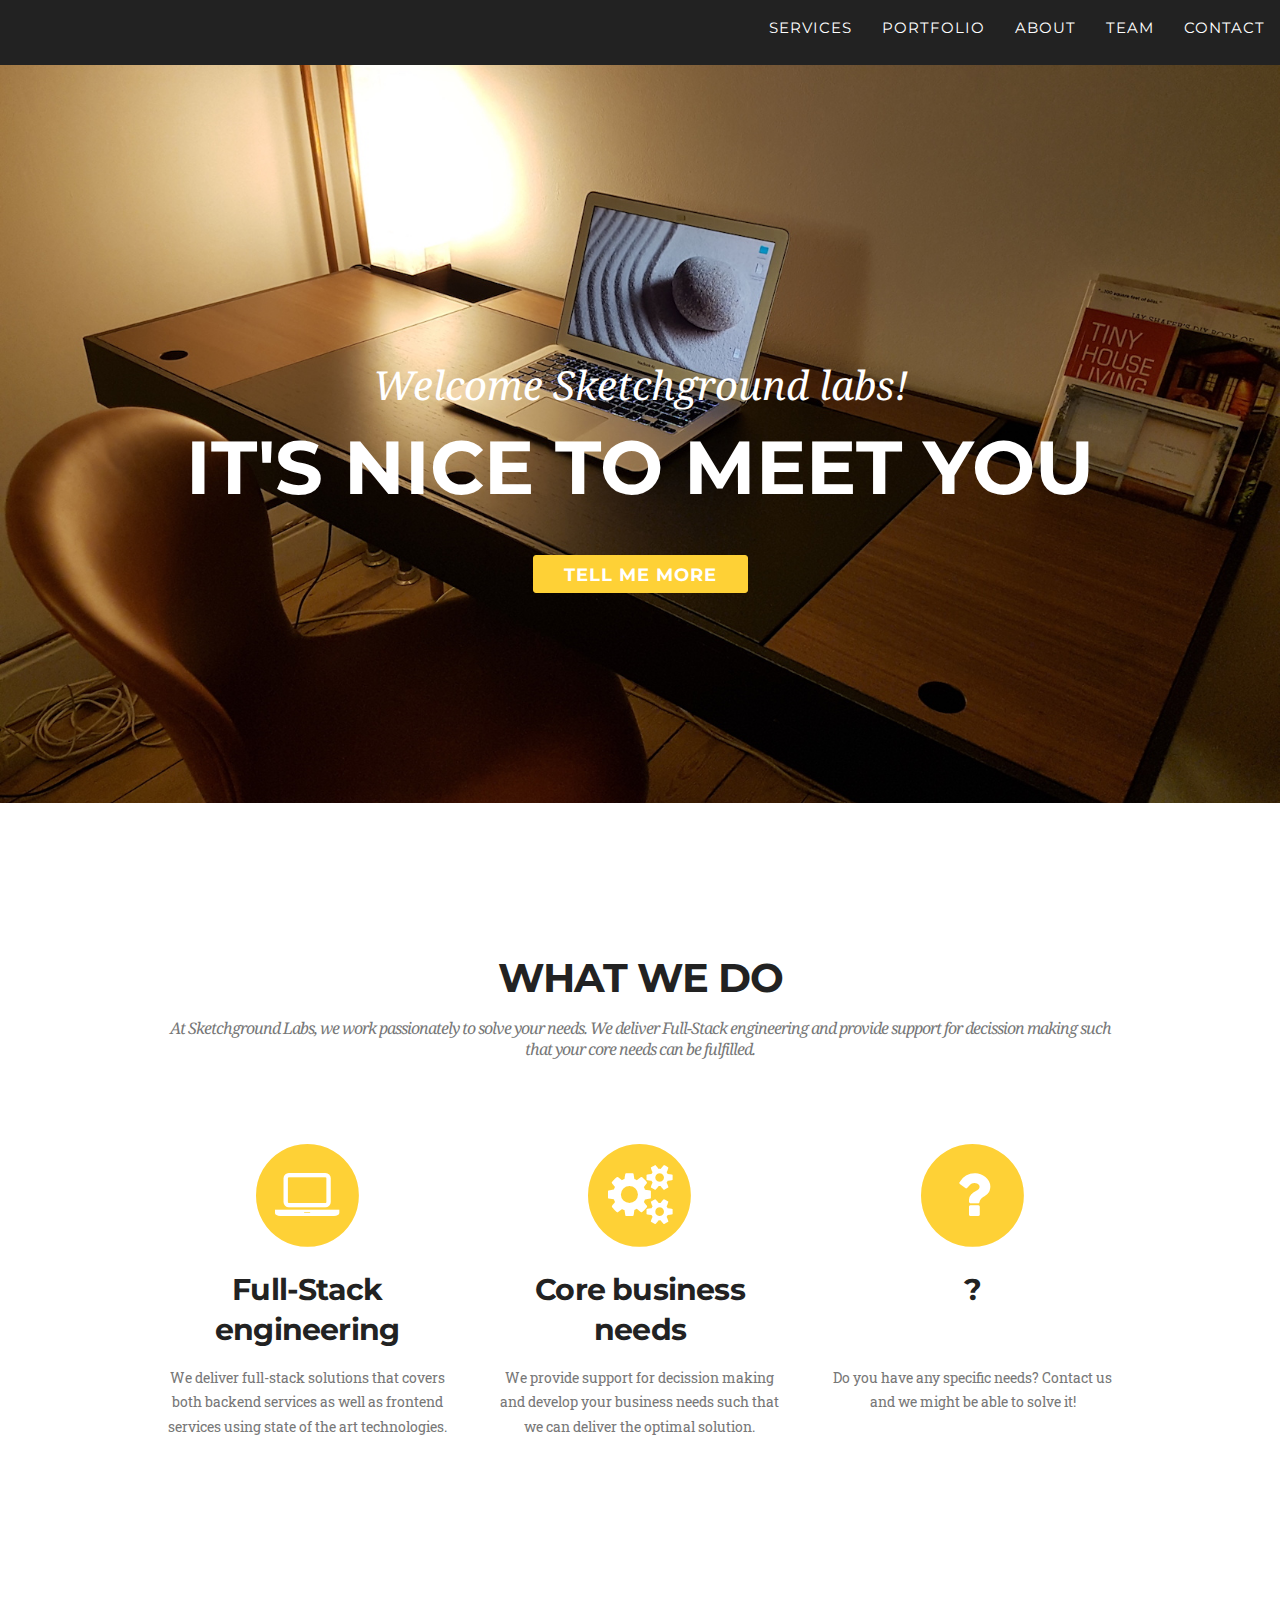
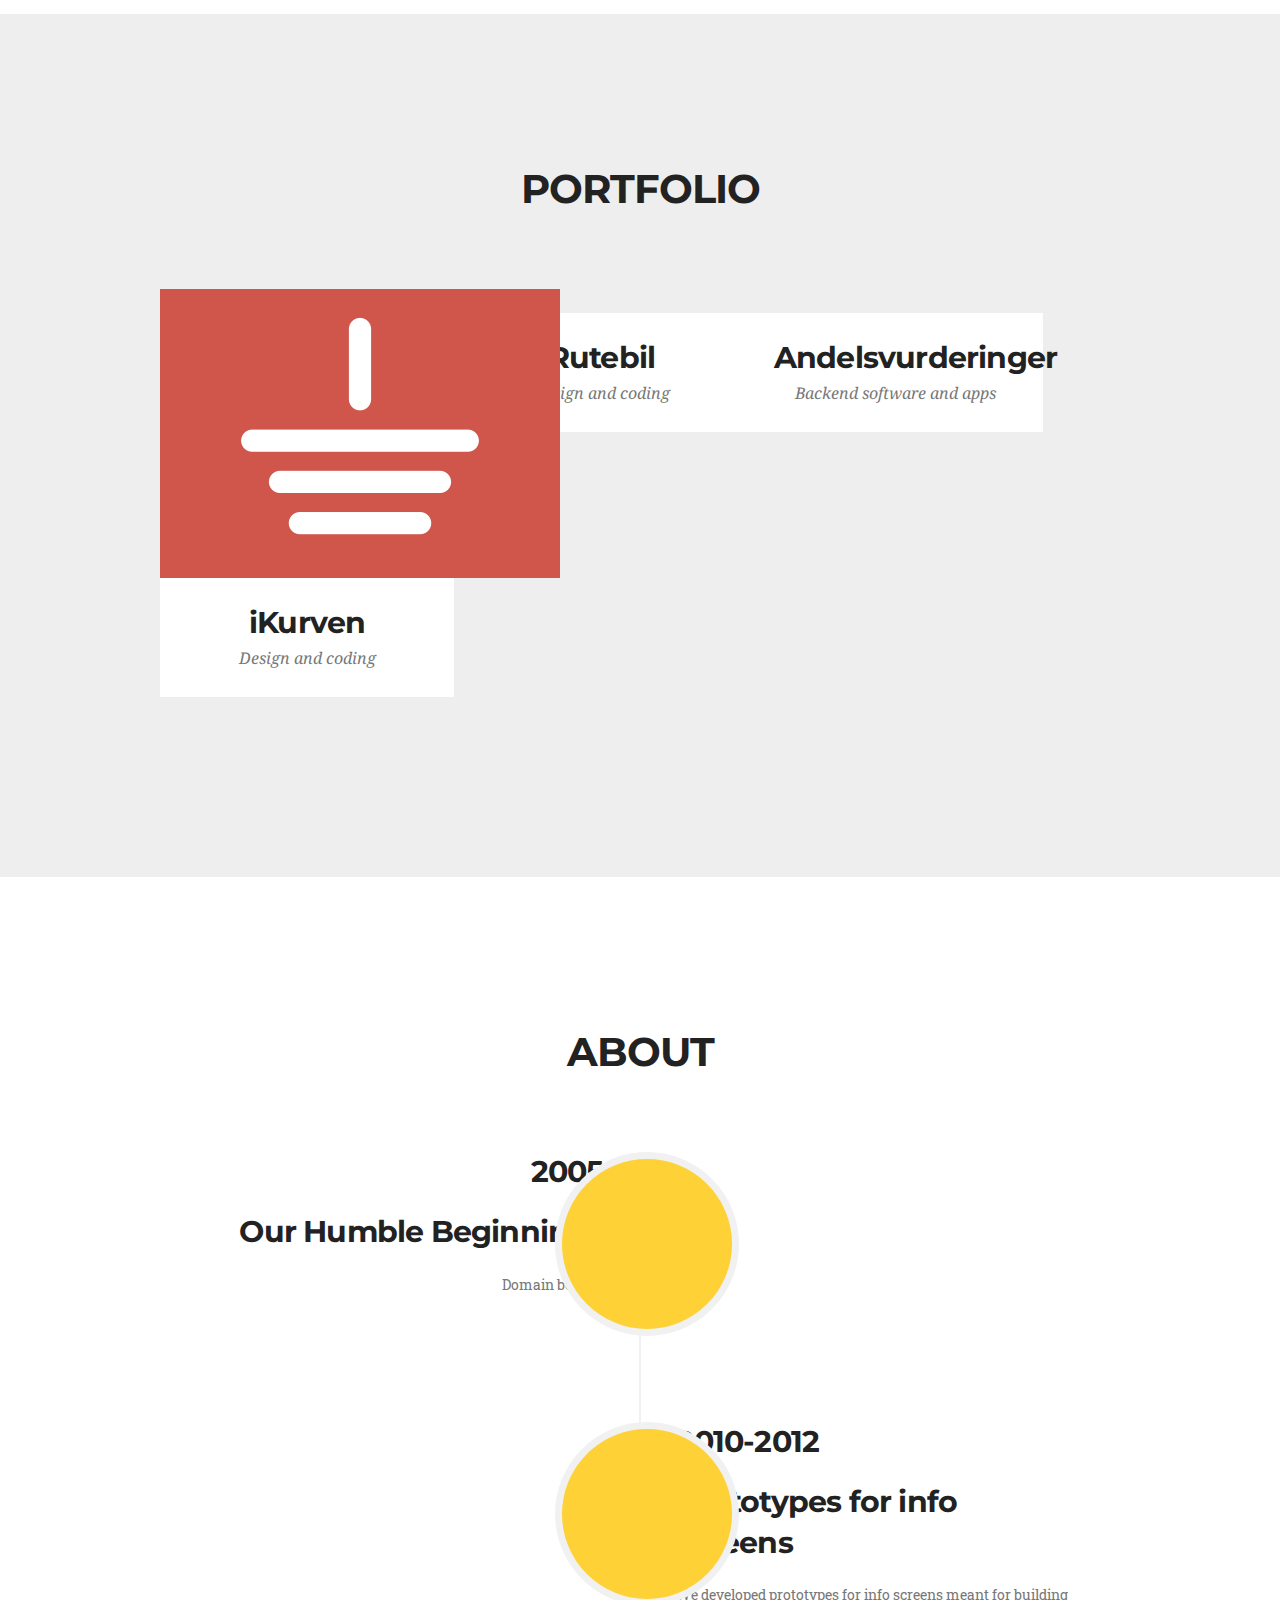
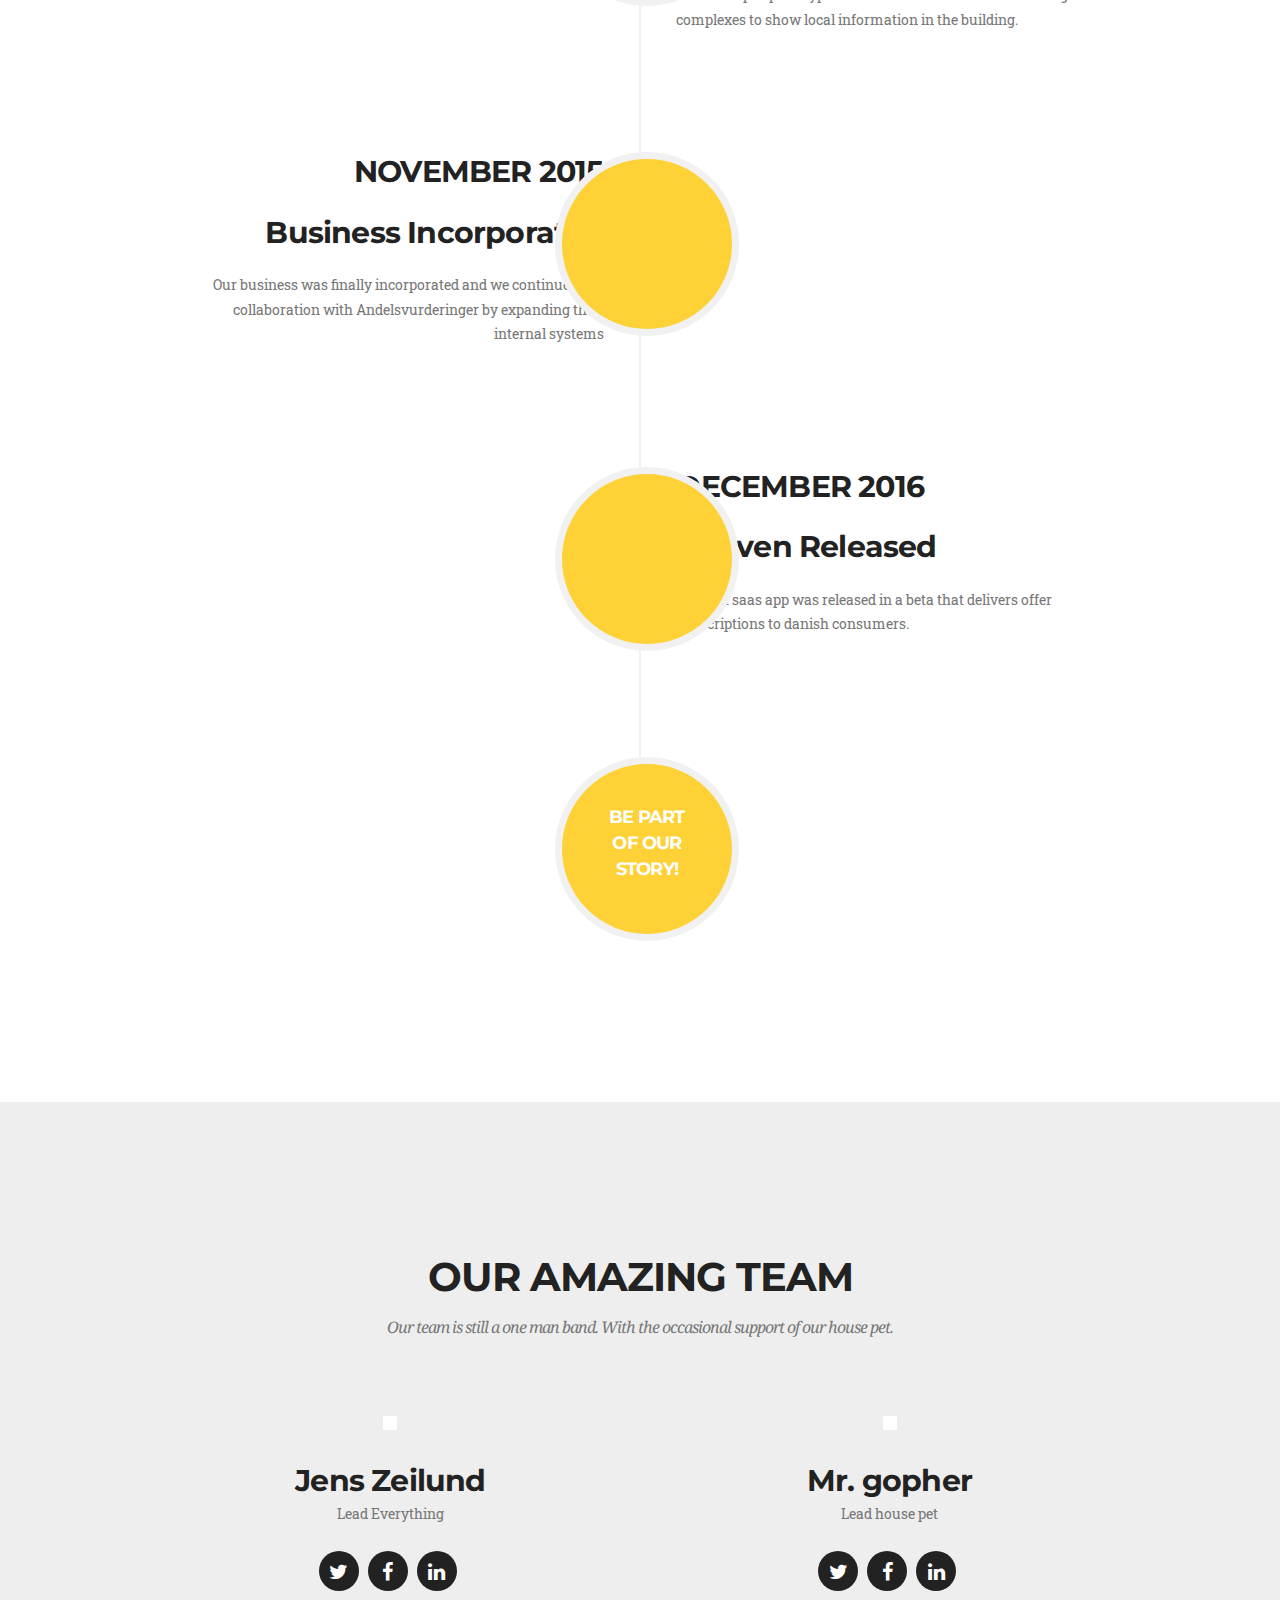
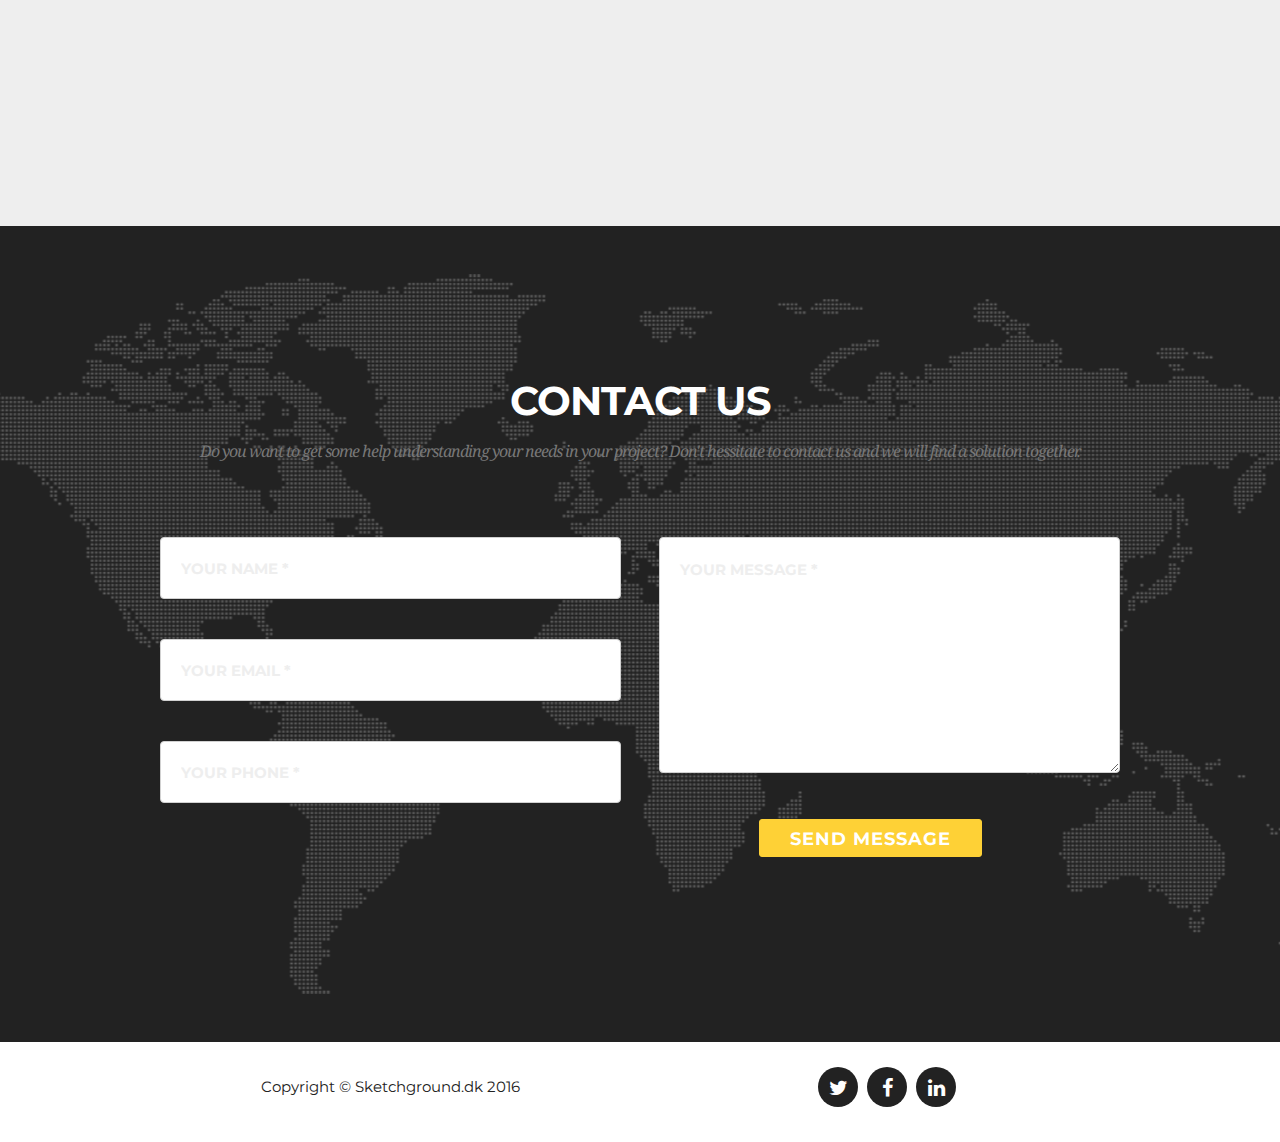
==== index.html @ a4024d09 "More work on landing page" ====
<!DOCTYPE html>
<html lang="en">

<head>

    <meta charset="utf-8">
    <meta http-equiv="X-UA-Compatible" content="IE=edge">
    <meta name="viewport" content="width=device-width, initial-scale=1">
    <meta name="description" content="">
    <meta name="author" content="">

    <title>Sketchground Labs</title>

    <!-- Bootstrap Core CSS -->
	<!--    <link href="vendor/bootstrap/css/bootstrap.min.css" rel="stylesheet">    -->
	<link href="/css/normalize.css" rel="stylesheet">
	<link href="/css/skeleton.css" rel="stylesheet">

    <!-- Custom Fonts -->
    <link href="/css/font-awesome.min.css" rel="stylesheet" type="text/css">
    <link href="https://fonts.googleapis.com/css?family=Montserrat:400,700" rel="stylesheet" type="text/css">
    <link href='https://fonts.googleapis.com/css?family=Kaushan+Script' rel='stylesheet' type='text/css'>
    <link href='https://fonts.googleapis.com/css?family=Droid+Serif:400,700,400italic,700italic' rel='stylesheet' type='text/css'>
    <link href='https://fonts.googleapis.com/css?family=Roboto+Slab:400,100,300,700' rel='stylesheet' type='text/css'>

    <!-- Theme CSS -->
	<link href="css/app.css" rel="stylesheet">

    <!-- HTML5 Shim and Respond.js IE8 support of HTML5 elements and media queries -->
    <!-- WARNING: Respond.js doesn't work if you view the page via file:// -->
    <!--[if lt IE 9]>
        <script src="https://oss.maxcdn.com/libs/html5shiv/3.7.0/html5shiv.js"></script>
        <script src="https://oss.maxcdn.com/libs/respond.js/1.4.2/respond.min.js"></script>
    <![endif]-->

</head>

<body id="page-top" class="index">

    <!-- Navigation -->
    <nav id="mainNav" class="navbar navbar-default navbar-custom navbar-fixed-top">
        <div class="">
            <!-- Collect the nav links, forms, and other content for toggling -->
            <div class="collapse navbar-collapse" id="bs-example-navbar-collapse-1">
                <ul class="nav navbar-nav navbar-right">
                    <li class="hidden">
                        <a href="#page-top"></a>
                    </li>
                    <li>
                        <a class="page-scroll" href="#services">Services</a>
                    </li>
                    <li>
                        <a class="page-scroll" href="#portfolio">Portfolio</a>
                    </li>
                    <li>
                        <a class="page-scroll" href="#about">About</a>
                    </li>
                    <li>
                        <a class="page-scroll" href="#team">Team</a>
                    </li>
                    <li>
                        <a class="page-scroll" href="#contact">Contact</a>
                    </li>
                </ul>
            </div>
            <!-- /.navbar-collapse -->
        </div>
        <!-- /.container-fluid -->
    </nav>

    <!-- Header -->
    <header>
        <div class="container">
            <div class="intro-text">
                <div class="intro-lead-in">Welcome Sketchground labs!</div>
                <div class="intro-heading">It's Nice To Meet You</div>
                <a href="#services" class="page-scroll button btn btn-xl">Tell Me More</a>
            </div>
        </div>
    </header>

    <!-- Services Section -->
    <section id="services">
        <div class="container">
            <div class="row">
                <div class="col-lg-12 text-center">
                    <h2 class="section-heading">What we do</h2>
                    <h3 class="section-subheading text-muted">At Sketchground Labs, we work passionately to solve your needs. We deliver Full-Stack engineering and provide support for decission making such that your core needs can be fulfilled.</h3>
                </div>
            </div>
            <div class="row text-center">
                <div class="four columns col-md-4">
                    <span class="fa-stack fa-4x">
                        <i class="fa fa-circle fa-stack-2x text-primary"></i>
                        <i class="fa fa-laptop fa-stack-1x fa-inverse"></i>
                    </span>
                    <h4 class="service-heading">Full-Stack engineering</h4>
                    <p class="text-muted">We deliver full-stack solutions that covers both backend services as well as frontend services using state of the art technologies.</p>
                </div>
                <div class="four columns col-md-4">
                    <span class="fa-stack fa-4x">
                        <i class="fa fa-circle fa-stack-2x text-primary"></i>
                        <i class="fa fa-gears fa-stack-1x fa-inverse"></i>
                    </span>
                    <h4 class="service-heading">Core business needs</h4>
                    <p class="text-muted">We provide support for decission making and develop your business needs such that we can deliver the optimal solution.</p>
                </div>
                <div class="four columns col-md-4">
                    <span class="fa-stack fa-4x">
                        <i class="fa fa-circle fa-stack-2x text-primary"></i>
                        <i class="fa fa-question fa-stack-1x fa-inverse"></i>
                    </span>
					<h4 class="service-heading">?<br/>&nbsp;</h4>
                    <p class="text-muted">Do you have any specific needs? Contact us and we might be able to solve it!</p>
                </div>
            </div>
        </div>
    </section>

    <!-- Portfolio Grid Section -->
    <section id="portfolio" class="bg-light-gray">
        <div class="container">
            <div class="row">
                <div class="col-lg-12 text-center">
                    <h2 class="section-heading">Portfolio</h2>
                    <h3 class="section-subheading text-muted"></h3>
                </div>
            </div>
            <div class="row">
                <div class="four columns col-md-4 col-sm-6 portfolio-item">
                    <a href="#portfolioModal1" class="portfolio-link" data-toggle="modal">
                        <div class="portfolio-hover">
                            <div class="portfolio-hover-content">
                                <i class="fa fa-plus fa-3x"></i>
                            </div>
                        </div>
                        <img src="img/portfolio/ikurven.png" class="img-responsive" alt="">
                    </a>
                    <div class="portfolio-caption">
                        <h4>iKurven</h4>
                        <p class="text-muted">Design and coding</p>
                    </div>
                </div>
                <div class="four columns col-md-4 col-sm-6 portfolio-item">
                    <a href="#portfolioModal2" class="portfolio-link" data-toggle="modal">
                        <div class="portfolio-hover">
                            <div class="portfolio-hover-content">
                                <i class="fa fa-plus fa-3x"></i>
                            </div>
                        </div>
                        <img src="img/portfolio/rutebil.png" class="img-responsive" alt="">
                    </a>
                    <div class="portfolio-caption">
                        <h4>Rutebil</h4>
                        <p class="text-muted">Design and coding</p>
                    </div>
                </div>
                <div class="four columns col-md-4 col-sm-6 portfolio-item">
                    <a href="#portfolioModal2" class="portfolio-link" data-toggle="modal">
                        <div class="portfolio-hover">
                            <div class="portfolio-hover-content">
                                <i class="fa fa-plus fa-3x"></i>
                            </div>
                        </div>
                        <img src="img/portfolio/andelsvurderinger.png" class="img-responsive" alt="">
                    </a>
                    <div class="portfolio-caption">
                        <h4>Andelsvurderinger</h4>
                        <p class="text-muted">Backend software and apps</p>
                    </div>
                </div>
            </div>
        </div>
    </section>

    <!-- About Section -->
    <section id="about">
        <div class="container">
            <div class="row">
                <div class="col-lg-12 text-center">
                    <h2 class="section-heading">About</h2>
                    <h3 class="section-subheading text-muted"></h3>
                </div>
            </div>
            <div class="row">
                <div class="col-lg-12">
                    <ul class="timeline">
                        <li>
                            <div class="timeline-image">
                                <img class="img-circle img-responsive" src="img/about/1.jpg" alt="">
                            </div>
                            <div class="timeline-panel">
                                <div class="timeline-heading">
                                    <h4>2005</h4>
                                    <h4 class="subheading">Our Humble Beginnings</h4>
                                </div>
                                <div class="timeline-body">
                                    <p class="text-muted">Domain bought</p>
                                </div>
                            </div>
                        </li>
                        <li class="timeline-inverted">
                            <div class="timeline-image">
                                <img class="img-circle img-responsive" src="img/about/1.jpg" alt="">
                            </div>
                            <div class="timeline-panel">
                                <div class="timeline-heading">
                                    <h4>2010-2012</h4>
                                    <h4 class="subheading">Prototypes for info screens</h4>
                                </div>
                                <div class="timeline-body">
                                    <p class="text-muted">We developed prototypes for info screens meant for building complexes to show local information in the building.</p>
                                </div>
                            </div>
                        </li>
                        <li>
                            <div class="timeline-image">
                                <img class="img-circle img-responsive" src="img/about/2.jpg" alt="">
                            </div>
                            <div class="timeline-panel">
                                <div class="timeline-heading">
                                    <h4>November 2015</h4>
                                    <h4 class="subheading">Business Incorporated</h4>
                                </div>
                                <div class="timeline-body">
                                    <p class="text-muted">Our business was finally incorporated and we continued our collaboration with Andelsvurderinger by expanding their internal systems</p>
                                </div>
                            </div>
                        </li>
                        <li class="timeline-inverted">
                            <div class="timeline-image">
                                <img class="img-circle img-responsive" src="img/about/4.jpg" alt="">
                            </div>
                            <div class="timeline-panel">
                                <div class="timeline-heading">
                                    <h4>December 2016</h4>
                                    <h4 class="subheading">ikurven Released</h4>
                                </div>
                                <div class="timeline-body">
                                    <p class="text-muted">Our first saas app was released in a beta that delivers offer subscriptions to danish consumers.</p>
                                </div>
                            </div>
                        </li>
                        <li class="timeline-inverted">
                            <div class="timeline-image">
                                <h4>Be Part
                                    <br>Of Our
                                    <br>Story!</h4>
                            </div>
                        </li>
                    </ul>
                </div>
            </div>
        </div>
    </section>

    <!-- Team Section -->
    <section id="team" class="bg-light-gray">
        <div class="container">
            <div class="row">
                <div class="col-lg-12 text-center">
                    <h2 class="section-heading">Our Amazing Team</h2>
                    <h3 class="section-subheading text-muted">Our team is still a one man band. With the occasional support of our house pet.</h3>
                </div>
            </div>
            <div class="row">
                <div class="six columns col-sm-6">
                    <div class="team-member">
                        <img src="img/team/1.jpg" class="img-responsive img-circle" alt="">
                        <h4>Jens Zeilund</h4>
                        <p class="text-muted">Lead Everything</p>
                        <ul class="list-inline social-buttons">
                            <li><a href="#"><i class="fa fa-twitter"></i></a>
                            </li>
                            <li><a href="#"><i class="fa fa-facebook"></i></a>
                            </li>
                            <li><a href="#"><i class="fa fa-linkedin"></i></a>
                            </li>
                        </ul>
                    </div>
                </div>
                <div class="six columns col-sm-6">
                    <div class="team-member">
                        <img src="img/team/2.jpg" class="img-responsive img-circle" alt="">
                        <h4>Mr. gopher</h4>
                        <p class="text-muted">Lead house pet</p>
                        <ul class="list-inline social-buttons">
                            <li><a href="#"><i class="fa fa-twitter"></i></a>
                            </li>
                            <li><a href="#"><i class="fa fa-facebook"></i></a>
                            </li>
                            <li><a href="#"><i class="fa fa-linkedin"></i></a>
                            </li>
                        </ul>
                    </div>
                </div>
            </div>
            <div class="row">
                <div class="col-lg-8 col-lg-offset-2 text-center">
                    <p class="large text-muted"></p>
                </div>
            </div>
        </div>
    </section>

    <!-- Clients Aside -->
	<!--
    <aside class="clients">
        <div class="container">
            <div class="row">
                <div class="col-md-3 col-sm-6">
                    <a href="#">
                        <img src="img/logos/andelsvurderinger.jpg" class="img-responsive img-centered" alt="">
                    </a>
                </div>
                <div class="col-md-3 col-sm-6">
                    <a href="#">
                        <img src="img/logos/designmodo.jpg" class="img-responsive img-centered" alt="">
                    </a>
                </div>
                <div class="col-md-3 col-sm-6">
                    <a href="#">
                        <img src="img/logos/themeforest.jpg" class="img-responsive img-centered" alt="">
                    </a>
                </div>
                <div class="col-md-3 col-sm-6">
                    <a href="#">
                        <img src="img/logos/creative-market.jpg" class="img-responsive img-centered" alt="">
                    </a>
                </div>
            </div>
        </div>
    </aside>
	-->

    <!-- Contact Section -->
    <section id="contact">
        <div class="container">
            <div class="row">
                <div class="col-lg-12 text-center">
                    <h2 class="section-heading">Contact Us</h2>
                    <h3 class="section-subheading text-muted">Do you want to get some help understanding your needs in your project? Don't hessitate to contact us and we will find a solution together.</h3>
                </div>
            </div>
            <div class="row">
                <div class="col-lg-12">
                    <form name="sentMessage" id="contactForm" novalidate>
                        <div class="row">
                            <div class="six columns col-md-6">
                                <div class="form-group">
                                    <input type="text" class="form-control u-full-width" placeholder="Your Name *" id="name" required data-validation-required-message="Please enter your name.">
                                    <p class="help-block text-danger"></p>
                                </div>
                                <div class="form-group">
                                    <input type="email" class="form-control u-full-width" placeholder="Your Email *" id="email" required data-validation-required-message="Please enter your email address.">
                                    <p class="help-block text-danger"></p>
                                </div>
                                <div class="form-group">
                                    <input type="tel" class="form-control u-full-width" placeholder="Your Phone *" id="phone" required data-validation-required-message="Please enter your phone number.">
                                    <p class="help-block text-danger"></p>
                                </div>
                            </div>
                            <div class="six columns col-md-6">
                                <div class="form-group">
                                    <textarea class="form-control u-full-width" placeholder="Your Message *" id="message" required data-validation-required-message="Please enter a message."></textarea>
                                    <p class="help-block text-danger"></p>
                                </div>
                            </div>
                            <div class="clearfix"></div>
                            <div class="col-lg-12 text-center">
                                <div id="success"></div>
                                <button type="submit" class="btn button btn-xl">Send Message</button>
                            </div>
                        </div>
                    </form>
                </div>
            </div>
        </div>
    </section>

    <footer>
        <div class="container">
            <div class="row">
                <div class="six columns col-md-4">
                    <span class="copyright">Copyright &copy; Sketchground.dk 2016</span>
                </div>
                <div class="six columns col-md-4">
                    <ul class="list-inline social-buttons">
                        <li><a href="#"><i class="fa fa-twitter"></i></a>
                        </li>
                        <li><a href="#"><i class="fa fa-facebook"></i></a>
                        </li>
                        <li><a href="#"><i class="fa fa-linkedin"></i></a>
                        </li>
                    </ul>
                </div>
            </div>
        </div>
    </footer>

    <!-- Portfolio Modals -->
    <!-- Use the modals below to showcase details about your portfolio projects! -->

    <!-- Portfolio Modal 1 -->
    <div class="portfolio-modal modal fade" id="portfolioModal1" tabindex="-1" role="dialog" aria-hidden="true">
        <div class="modal-dialog">
            <div class="modal-content">
                <div class="close-modal" data-dismiss="modal">
                    <div class="lr">
                        <div class="rl">
                        </div>
                    </div>
                </div>
                <div class="container">
                    <div class="row">
                        <div class="col-lg-8 col-lg-offset-2">
                            <div class="modal-body">
                                <!-- Project Details Go Here -->
                                <h2>Project Name</h2>
                                <p class="item-intro text-muted">Lorem ipsum dolor sit amet consectetur.</p>
                                <img class="img-responsive img-centered" src="img/portfolio/roundicons-free.png" alt="">
                                <p>Use this area to describe your project. Lorem ipsum dolor sit amet, consectetur adipisicing elit. Est blanditiis dolorem culpa incidunt minus dignissimos deserunt repellat aperiam quasi sunt officia expedita beatae cupiditate, maiores repudiandae, nostrum, reiciendis facere nemo!</p>
                                <p>
                                    <strong>Want these icons in this portfolio item sample?</strong>You can download 60 of them for free, courtesy of <a href="https://getdpd.com/cart/hoplink/18076?referrer=bvbo4kax5k8ogc">RoundIcons.com</a>, or you can purchase the 1500 icon set <a href="https://getdpd.com/cart/hoplink/18076?referrer=bvbo4kax5k8ogc">here</a>.</p>
                                <ul class="list-inline">
                                    <li>Date: July 2014</li>
                                    <li>Client: Round Icons</li>
                                    <li>Category: Graphic Design</li>
                                </ul>
                                <button type="button" class="btn btn-primary" data-dismiss="modal"><i class="fa fa-times"></i> Close Project</button>
                            </div>
                        </div>
                    </div>
                </div>
            </div>
        </div>
    </div>

    <!-- Portfolio Modal 2 -->
    <div class="portfolio-modal modal fade" id="portfolioModal2" tabindex="-1" role="dialog" aria-hidden="true">
        <div class="modal-dialog">
            <div class="modal-content">
                <div class="close-modal" data-dismiss="modal">
                    <div class="lr">
                        <div class="rl">
                        </div>
                    </div>
                </div>
                <div class="container">
                    <div class="row">
                        <div class="col-lg-8 col-lg-offset-2">
                            <div class="modal-body">
                                <h2>Project Heading</h2>
                                <p class="item-intro text-muted">Lorem ipsum dolor sit amet consectetur.</p>
                                <img class="img-responsive img-centered" src="img/portfolio/startup-framework-preview.png" alt="">
                                <p><a href="http://designmodo.com/startup/?u=787">Startup Framework</a> is a website builder for professionals. Startup Framework contains components and complex blocks (PSD+HTML Bootstrap themes and templates) which can easily be integrated into almost any design. All of these components are made in the same style, and can easily be integrated into projects, allowing you to create hundreds of solutions for your future projects.</p>
                                <p>You can preview Startup Framework <a href="http://designmodo.com/startup/?u=787">here</a>.</p>
                                <button type="button" class="btn btn-primary" data-dismiss="modal"><i class="fa fa-times"></i> Close Project</button>
                            </div>
                        </div>
                    </div>
                </div>
            </div>
        </div>
    </div>

    <!-- Portfolio Modal 3 -->
    <div class="portfolio-modal modal fade" id="portfolioModal3" tabindex="-1" role="dialog" aria-hidden="true">
        <div class="modal-dialog">
            <div class="modal-content">
                <div class="close-modal" data-dismiss="modal">
                    <div class="lr">
                        <div class="rl">
                        </div>
                    </div>
                </div>
                <div class="container">
                    <div class="row">
                        <div class="col-lg-8 col-lg-offset-2">
                            <div class="modal-body">
                                <!-- Project Details Go Here -->
                                <h2>Project Name</h2>
                                <p class="item-intro text-muted">Lorem ipsum dolor sit amet consectetur.</p>
                                <img class="img-responsive img-centered" src="img/portfolio/treehouse-preview.png" alt="">
                                <p>Treehouse is a free PSD web template built by <a href="https://www.behance.net/MathavanJaya">Mathavan Jaya</a>. This is bright and spacious design perfect for people or startup companies looking to showcase their apps or other projects.</p>
                                <p>You can download the PSD template in this portfolio sample item at <a href="http://freebiesxpress.com/gallery/treehouse-free-psd-web-template/">FreebiesXpress.com</a>.</p>
                                <button type="button" class="btn btn-primary" data-dismiss="modal"><i class="fa fa-times"></i> Close Project</button>
                            </div>
                        </div>
                    </div>
                </div>
            </div>
        </div>
    </div>

    <!-- Portfolio Modal 4 -->
    <div class="portfolio-modal modal fade" id="portfolioModal4" tabindex="-1" role="dialog" aria-hidden="true">
        <div class="modal-dialog">
            <div class="modal-content">
                <div class="close-modal" data-dismiss="modal">
                    <div class="lr">
                        <div class="rl">
                        </div>
                    </div>
                </div>
                <div class="container">
                    <div class="row">
                        <div class="col-lg-8 col-lg-offset-2">
                            <div class="modal-body">
                                <!-- Project Details Go Here -->
                                <h2>Project Name</h2>
                                <p class="item-intro text-muted">Lorem ipsum dolor sit amet consectetur.</p>
                                <img class="img-responsive img-centered" src="img/portfolio/golden-preview.png" alt="">
                                <p>Start Bootstrap's Agency theme is based on Golden, a free PSD website template built by <a href="https://www.behance.net/MathavanJaya">Mathavan Jaya</a>. Golden is a modern and clean one page web template that was made exclusively for Best PSD Freebies. This template has a great portfolio, timeline, and meet your team sections that can be easily modified to fit your needs.</p>
                                <p>You can download the PSD template in this portfolio sample item at <a href="http://freebiesxpress.com/gallery/golden-free-one-page-web-template/">FreebiesXpress.com</a>.</p>
                                <button type="button" class="btn btn-primary" data-dismiss="modal"><i class="fa fa-times"></i> Close Project</button>
                            </div>
                        </div>
                    </div>
                </div>
            </div>
        </div>
    </div>

    <!-- Portfolio Modal 5 -->
    <div class="portfolio-modal modal fade" id="portfolioModal5" tabindex="-1" role="dialog" aria-hidden="true">
        <div class="modal-dialog">
            <div class="modal-content">
                <div class="close-modal" data-dismiss="modal">
                    <div class="lr">
                        <div class="rl">
                        </div>
                    </div>
                </div>
                <div class="container">
                    <div class="row">
                        <div class="col-lg-8 col-lg-offset-2">
                            <div class="modal-body">
                                <!-- Project Details Go Here -->
                                <h2>Project Name</h2>
                                <p class="item-intro text-muted">Lorem ipsum dolor sit amet consectetur.</p>
                                <img class="img-responsive img-centered" src="img/portfolio/escape-preview.png" alt="">
                                <p>Escape is a free PSD web template built by <a href="https://www.behance.net/MathavanJaya">Mathavan Jaya</a>. Escape is a one page web template that was designed with agencies in mind. This template is ideal for those looking for a simple one page solution to describe your business and offer your services.</p>
                                <p>You can download the PSD template in this portfolio sample item at <a href="http://freebiesxpress.com/gallery/escape-one-page-psd-web-template/">FreebiesXpress.com</a>.</p>
                                <button type="button" class="btn btn-primary" data-dismiss="modal"><i class="fa fa-times"></i> Close Project</button>
                            </div>
                        </div>
                    </div>
                </div>
            </div>
        </div>
    </div>

    <!-- Portfolio Modal 6 -->
    <div class="portfolio-modal modal fade" id="portfolioModal6" tabindex="-1" role="dialog" aria-hidden="true">
        <div class="modal-dialog">
            <div class="modal-content">
                <div class="close-modal" data-dismiss="modal">
                    <div class="lr">
                        <div class="rl">
                        </div>
                    </div>
                </div>
                <div class="container">
                    <div class="row">
                        <div class="col-lg-8 col-lg-offset-2">
                            <div class="modal-body">
                                <!-- Project Details Go Here -->
                                <h2>Project Name</h2>
                                <p class="item-intro text-muted">Lorem ipsum dolor sit amet consectetur.</p>
                                <img class="img-responsive img-centered" src="img/portfolio/dreams-preview.png" alt="">
                                <p>Dreams is a free PSD web template built by <a href="https://www.behance.net/MathavanJaya">Mathavan Jaya</a>. Dreams is a modern one page web template designed for almost any purpose. It’s a beautiful template that’s designed with the Bootstrap framework in mind.</p>
                                <p>You can download the PSD template in this portfolio sample item at <a href="http://freebiesxpress.com/gallery/dreams-free-one-page-web-template/">FreebiesXpress.com</a>.</p>
                                <button type="button" class="btn btn-primary" data-dismiss="modal"><i class="fa fa-times"></i> Close Project</button>
                            </div>
                        </div>
                    </div>
                </div>
            </div>
        </div>
    </div>

</body>

</html>
---- css/skeleton.css ----
/*
* Skeleton V2.0.4
* Copyright 2014, Dave Gamache
* www.getskeleton.com
* Free to use under the MIT license.
* http://www.opensource.org/licenses/mit-license.php
* 12/29/2014
*/


/* Table of contents
––––––––––––––––––––––––––––––––––––––––––––––––––
- Grid
- Base Styles
- Typography
- Links
- Buttons
- Forms
- Lists
- Code
- Tables
- Spacing
- Utilities
- Clearing
- Media Queries
*/


/* Grid
–––––––––––––––––––––––––––––––––––––––––––––––––– */
.container {
  position: relative;
  width: 100%;
  max-width: 960px;
  margin: 0 auto;
  padding: 0 20px;
  box-sizing: border-box; }
.column,
.columns {
  width: 100%;
  float: left;
  box-sizing: border-box; }

/* For devices larger than 400px */
@media (min-width: 400px) {
  .container {
    width: 85%;
    padding: 0; }
}

/* For devices larger than 550px */
@media (min-width: 550px) {
  .container {
    width: 80%; }
  .column,
  .columns {
    margin-left: 4%; }
  .column:first-child,
  .columns:first-child {
    margin-left: 0; }

  .one.column,
  .one.columns                    { width: 4.66666666667%; }
  .two.columns                    { width: 13.3333333333%; }
  .three.columns                  { width: 22%;            }
  .four.columns                   { width: 30.6666666667%; }
  .five.columns                   { width: 39.3333333333%; }
  .six.columns                    { width: 48%;            }
  .seven.columns                  { width: 56.6666666667%; }
  .eight.columns                  { width: 65.3333333333%; }
  .nine.columns                   { width: 74.0%;          }
  .ten.columns                    { width: 82.6666666667%; }
  .eleven.columns                 { width: 91.3333333333%; }
  .twelve.columns                 { width: 100%; margin-left: 0; }

  .one-third.column               { width: 30.6666666667%; }
  .two-thirds.column              { width: 65.3333333333%; }

  .one-half.column                { width: 48%; }

  /* Offsets */
  .offset-by-one.column,
  .offset-by-one.columns          { margin-left: 8.66666666667%; }
  .offset-by-two.column,
  .offset-by-two.columns          { margin-left: 17.3333333333%; }
  .offset-by-three.column,
  .offset-by-three.columns        { margin-left: 26%;            }
  .offset-by-four.column,
  .offset-by-four.columns         { margin-left: 34.6666666667%; }
  .offset-by-five.column,
  .offset-by-five.columns         { margin-left: 43.3333333333%; }
  .offset-by-six.column,
  .offset-by-six.columns          { margin-left: 52%;            }
  .offset-by-seven.column,
  .offset-by-seven.columns        { margin-left: 60.6666666667%; }
  .offset-by-eight.column,
  .offset-by-eight.columns        { margin-left: 69.3333333333%; }
  .offset-by-nine.column,
  .offset-by-nine.columns         { margin-left: 78.0%;          }
  .offset-by-ten.column,
  .offset-by-ten.columns          { margin-left: 86.6666666667%; }
  .offset-by-eleven.column,
  .offset-by-eleven.columns       { margin-left: 95.3333333333%; }

  .offset-by-one-third.column,
  .offset-by-one-third.columns    { margin-left: 34.6666666667%; }
  .offset-by-two-thirds.column,
  .offset-by-two-thirds.columns   { margin-left: 69.3333333333%; }

  .offset-by-one-half.column,
  .offset-by-one-half.columns     { margin-left: 52%; }

}


/* Base Styles
–––––––––––––––––––––––––––––––––––––––––––––––––– */
/* NOTE
html is set to 62.5% so that all the REM measurements throughout Skeleton
are based on 10px sizing. So basically 1.5rem = 15px :) */
html {
  font-size: 62.5%; }
body {
  font-size: 1.5em; /* currently ems cause chrome bug misinterpreting rems on body element */
  line-height: 1.6;
  font-weight: 400;
  font-family: "Raleway", "HelveticaNeue", "Helvetica Neue", Helvetica, Arial, sans-serif;
  color: #222; }


/* Typography
–––––––––––––––––––––––––––––––––––––––––––––––––– */
h1, h2, h3, h4, h5, h6 {
  margin-top: 0;
  margin-bottom: 2rem;
  font-weight: 300; }
h1 { font-size: 4.0rem; line-height: 1.2;  letter-spacing: -.1rem;}
h2 { font-size: 3.6rem; line-height: 1.25; letter-spacing: -.1rem; }
h3 { font-size: 3.0rem; line-height: 1.3;  letter-spacing: -.1rem; }
h4 { font-size: 2.4rem; line-height: 1.35; letter-spacing: -.08rem; }
h5 { font-size: 1.8rem; line-height: 1.5;  letter-spacing: -.05rem; }
h6 { font-size: 1.5rem; line-height: 1.6;  letter-spacing: 0; }

/* Larger than phablet */
@media (min-width: 550px) {
  h1 { font-size: 5.0rem; }
  h2 { font-size: 4.2rem; }
  h3 { font-size: 3.6rem; }
  h4 { font-size: 3.0rem; }
  h5 { font-size: 2.4rem; }
  h6 { font-size: 1.5rem; }
}

p {
  margin-top: 0; }


/* Links
–––––––––––––––––––––––––––––––––––––––––––––––––– */
a {
  color: #1EAEDB; }
a:hover {
  color: #0FA0CE; }


/* Buttons
–––––––––––––––––––––––––––––––––––––––––––––––––– */
.button,
button,
input[type="submit"],
input[type="reset"],
input[type="button"] {
  display: inline-block;
  height: 38px;
  padding: 0 30px;
  color: #555;
  text-align: center;
  font-size: 11px;
  font-weight: 600;
  line-height: 38px;
  letter-spacing: .1rem;
  text-transform: uppercase;
  text-decoration: none;
  white-space: nowrap;
  background-color: transparent;
  border-radius: 4px;
  border: 1px solid #bbb;
  cursor: pointer;
  box-sizing: border-box; }
.button:hover,
button:hover,
input[type="submit"]:hover,
input[type="reset"]:hover,
input[type="button"]:hover,
.button:focus,
button:focus,
input[type="submit"]:focus,
input[type="reset"]:focus,
input[type="button"]:focus {
  color: #333;
  border-color: #888;
  outline: 0; }
.button.button-primary,
button.button-primary,
input[type="submit"].button-primary,
input[type="reset"].button-primary,
input[type="button"].button-primary {
  color: #FFF;
  background-color: #33C3F0;
  border-color: #33C3F0; }
.button.button-primary:hover,
button.button-primary:hover,
input[type="submit"].button-primary:hover,
input[type="reset"].button-primary:hover,
input[type="button"].button-primary:hover,
.button.button-primary:focus,
button.button-primary:focus,
input[type="submit"].button-primary:focus,
input[type="reset"].button-primary:focus,
input[type="button"].button-primary:focus {
  color: #FFF;
  background-color: #1EAEDB;
  border-color: #1EAEDB; }


/* Forms
–––––––––––––––––––––––––––––––––––––––––––––––––– */
input[type="email"],
input[type="number"],
input[type="search"],
input[type="text"],
input[type="tel"],
input[type="url"],
input[type="password"],
textarea,
select {
  height: 38px;
  padding: 6px 10px; /* The 6px vertically centers text on FF, ignored by Webkit */
  background-color: #fff;
  border: 1px solid #D1D1D1;
  border-radius: 4px;
  box-shadow: none;
  box-sizing: border-box; }
/* Removes awkward default styles on some inputs for iOS */
input[type="email"],
input[type="number"],
input[type="search"],
input[type="text"],
input[type="tel"],
input[type="url"],
input[type="password"],
textarea {
  -webkit-appearance: none;
     -moz-appearance: none;
          appearance: none; }
textarea {
  min-height: 65px;
  padding-top: 6px;
  padding-bottom: 6px; }
input[type="email"]:focus,
input[type="number"]:focus,
input[type="search"]:focus,
input[type="text"]:focus,
input[type="tel"]:focus,
input[type="url"]:focus,
input[type="password"]:focus,
textarea:focus,
select:focus {
  border: 1px solid #33C3F0;
  outline: 0; }
label,
legend {
  display: block;
  margin-bottom: .5rem;
  font-weight: 600; }
fieldset {
  padding: 0;
  border-width: 0; }
input[type="checkbox"],
input[type="radio"] {
  display: inline; }
label > .label-body {
  display: inline-block;
  margin-left: .5rem;
  font-weight: normal; }


/* Lists
–––––––––––––––––––––––––––––––––––––––––––––––––– */
ul {
  list-style: circle inside; }
ol {
  list-style: decimal inside; }
ol, ul {
  padding-left: 0;
  margin-top: 0; }
ul ul,
ul ol,
ol ol,
ol ul {
  margin: 1.5rem 0 1.5rem 3rem;
  font-size: 90%; }
li {
  margin-bottom: 1rem; }


/* Code
–––––––––––––––––––––––––––––––––––––––––––––––––– */
code {
  padding: .2rem .5rem;
  margin: 0 .2rem;
  font-size: 90%;
  white-space: nowrap;
  background: #F1F1F1;
  border: 1px solid #E1E1E1;
  border-radius: 4px; }
pre > code {
  display: block;
  padding: 1rem 1.5rem;
  white-space: pre; }


/* Tables
–––––––––––––––––––––––––––––––––––––––––––––––––– */
th,
td {
  padding: 12px 15px;
  text-align: left;
  border-bottom: 1px solid #E1E1E1; }
th:first-child,
td:first-child {
  padding-left: 0; }
th:last-child,
td:last-child {
  padding-right: 0; }


/* Spacing
–––––––––––––––––––––––––––––––––––––––––––––––––– */
button,
.button {
  margin-bottom: 1rem; }
input,
textarea,
select,
fieldset {
  margin-bottom: 1.5rem; }
pre,
blockquote,
dl,
figure,
table,
p,
ul,
ol,
form {
  margin-bottom: 2.5rem; }


/* Utilities
–––––––––––––––––––––––––––––––––––––––––––––––––– */
.u-full-width {
  width: 100%;
  box-sizing: border-box; }
.u-max-full-width {
  max-width: 100%;
  box-sizing: border-box; }
.u-pull-right {
  float: right; }
.u-pull-left {
  float: left; }


/* Misc
–––––––––––––––––––––––––––––––––––––––––––––––––– */
hr {
  margin-top: 3rem;
  margin-bottom: 3.5rem;
  border-width: 0;
  border-top: 1px solid #E1E1E1; }


/* Clearing
–––––––––––––––––––––––––––––––––––––––––––––––––– */

/* Self Clearing Goodness */
.container:after,
.row:after,
.u-cf {
  content: "";
  display: table;
  clear: both; }


/* Media Queries
–––––––––––––––––––––––––––––––––––––––––––––––––– */
/*
Note: The best way to structure the use of media queries is to create the queries
near the relevant code. For example, if you wanted to change the styles for buttons
on small devices, paste the mobile query code up in the buttons section and style it
there.
*/


/* Larger than mobile */
@media (min-width: 400px) {}

/* Larger than phablet (also point when grid becomes active) */
@media (min-width: 550px) {}

/* Larger than tablet */
@media (min-width: 750px) {}

/* Larger than desktop */
@media (min-width: 1000px) {}

/* Larger than Desktop HD */
@media (min-width: 1200px) {}
---- css/app.css ----
body {
  overflow-x: hidden;
  font-family: "Roboto Slab", "Helvetica Neue", Helvetica, Arial, sans-serif;
}
.text-muted {
  color: #777777;
}
.text-primary {
  color: #fed136;
}
p {
  font-size: 14px;
  line-height: 1.75;
}
p.large {
  font-size: 16px;
}
a,
a:hover,
a:focus,
a:active,
a.active {
  outline: none;
  text-decoration: none;
}
a {
  color: #fed136;
}
a:hover,
a:focus,
a:active,
a.active {
  color: #fec503;
}
h1,
h2,
h3,
h4,
h5,
h6 {
  font-family: "Montserrat", "Helvetica Neue", Helvetica, Arial, sans-serif;
  text-transform: uppercase;
  font-weight: 700;
}
.img-centered {
  margin: 0 auto;
}
.bg-light-gray {
  background-color: #eeeeee;
}
.bg-darkest-gray {
  background-color: #222222;
}
.btn-primary {
  color: white;
  background-color: #fed136;
  border-color: #fed136;
  font-family: "Montserrat", "Helvetica Neue", Helvetica, Arial, sans-serif;
  text-transform: uppercase;
  font-weight: 700;
}
.btn-primary:hover,
.btn-primary:focus,
.btn-primary:active,
.btn-primary.active,
.open .dropdown-toggle.btn-primary {
  color: white;
  background-color: #fec503;
  border-color: #f6bf01;
}
.btn-primary:active,
.btn-primary.active,
.open .dropdown-toggle.btn-primary {
  background-image: none;
}
.btn-primary.disabled,
.btn-primary[disabled],
fieldset[disabled] .btn-primary,
.btn-primary.disabled:hover,
.btn-primary[disabled]:hover,
fieldset[disabled] .btn-primary:hover,
.btn-primary.disabled:focus,
.btn-primary[disabled]:focus,
fieldset[disabled] .btn-primary:focus,
.btn-primary.disabled:active,
.btn-primary[disabled]:active,
fieldset[disabled] .btn-primary:active,
.btn-primary.disabled.active,
.btn-primary[disabled].active,
fieldset[disabled] .btn-primary.active {
  background-color: #fed136;
  border-color: #fed136;
}
.btn-primary .badge {
  color: #fed136;
  background-color: white;
}
.btn-xl {
  color: white;
  background-color: #fed136;
  border-color: #fed136;
  font-family: "Montserrat", "Helvetica Neue", Helvetica, Arial, sans-serif;
  text-transform: uppercase;
  font-weight: 700;
  border-radius: 3px;
  font-size: 18px;
}
.btn-xl:hover,
.btn-xl:focus,
.btn-xl:active,
.btn-xl.active,
.open .dropdown-toggle.btn-xl {
  color: white;
  background-color: #fec503;
  border-color: #f6bf01;
}
.btn-xl:active,
.btn-xl.active,
.open .dropdown-toggle.btn-xl {
  background-image: none;
}
.btn-xl.disabled,
.btn-xl[disabled],
fieldset[disabled] .btn-xl,
.btn-xl.disabled:hover,
.btn-xl[disabled]:hover,
fieldset[disabled] .btn-xl:hover,
.btn-xl.disabled:focus,
.btn-xl[disabled]:focus,
fieldset[disabled] .btn-xl:focus,
.btn-xl.disabled:active,
.btn-xl[disabled]:active,
fieldset[disabled] .btn-xl:active,
.btn-xl.disabled.active,
.btn-xl[disabled].active,
fieldset[disabled] .btn-xl.active {
  background-color: #fed136;
  border-color: #fed136;
}
.btn-xl .badge {
  color: #fed136;
  background-color: white;
}
.navbar-fixed-top {
  position: fixed;
  top: 0;
  left: 0;
  right: 0;
  z-index: 1030;
}
.navbar-custom {
  background-color: #222222;
  border-color: transparent;
}
.navbar-custom .navbar-brand {
  float: left;
  color: #fed136;
  font-family: "Kaushan Script", "Helvetica Neue", Helvetica, Arial, cursive;
}
.navbar-custom .navbar-brand:hover,
.navbar-custom .navbar-brand:focus,
.navbar-custom .navbar-brand:active,
.navbar-custom .navbar-brand.active {
  color: #fec503;
}
.navbar-custom .navbar-collapse {
  border-color: rgba(255, 255, 255, 0.02);
}
.navbar-custom .navbar-toggle {
  background-color: #fed136;
  border-color: #fed136;
  font-family: "Montserrat", "Helvetica Neue", Helvetica, Arial, sans-serif;
  text-transform: uppercase;
  color: white;
  font-size: 12px;
}
.navbar-custom .navbar-toggle:hover,
.navbar-custom .navbar-toggle:focus {
  background-color: #fed136;
}
.navbar-custom .nav {
  margin-top: 15px;
  margin-bottom: 15px;
  list-style: none;
  float: right;
}
.navbar-custom .nav li {
  padding-left: 0;
  float: left;
}
.navbar-custom .nav li a {
  text-decoration: none;
  font-family: "Montserrat", "Helvetica Neue", Helvetica, Arial, sans-serif;
  text-transform: uppercase;
  font-weight: 400;
  letter-spacing: 1px;
  color: white;
  padding: 10px 15px;
}
.navbar-custom .nav li a:hover,
.navbar-custom .nav li a:focus {
  color: #fed136;
  outline: none;
}
.navbar-custom .navbar-nav > .active > a {
  border-radius: 0;
  color: white;
  background-color: #fed136;
}
.navbar-custom .navbar-nav > .active > a:hover,
.navbar-custom .navbar-nav > .active > a:focus {
  color: white;
  background-color: #fec503;
}
@media (min-width: 768px) {
  .navbar-custom {
    -webkit-transition: padding 0.3s;
    -moz-transition: padding 0.3s;
    transition: padding 0.3s;
    border: none;
  }
  .navbar-custom .navbar-brand {
    font-size: 2em;
    -webkit-transition: all 0.3s;
    -moz-transition: all 0.3s;
    transition: all 0.3s;
  }
  .navbar-custom .navbar-nav > .active > a {
    border-radius: 3px;
  }
  .navbar-custom .navbar-toggle {
    display: none;
  }
}
header {
  margin-top: 100px;
}
@media (min-width: 555px) {
  header {
    margin-top: 65px;
  }
}
@media (min-width: 768px) {
  .navbar-custom.affix {
    background-color: #222222;
    padding: 10px 0;
  }
  .navbar-custom.affix .navbar-brand {
    font-size: 1.5em;
  }
}
header {
  z-index: 2000;
  background-image: url('../img/desktop-bg.jpg');
  background-repeat: no-repeat;
  background-attachment: scroll;
  background-position: center center;
  -webkit-background-size: cover;
  -moz-background-size: cover;
  background-size: cover;
  -o-background-size: cover;
  text-align: center;
  color: white;
}
header .intro-text {
  padding-top: 100px;
  padding-bottom: 50px;
}
header .intro-text .intro-lead-in {
  font-family: "Droid Serif", "Helvetica Neue", Helvetica, Arial, sans-serif;
  font-style: italic;
  font-size: 22px;
  line-height: 22px;
  margin-bottom: 25px;
}
header .intro-text .intro-heading {
  font-family: "Montserrat", "Helvetica Neue", Helvetica, Arial, sans-serif;
  text-transform: uppercase;
  font-weight: 700;
  font-size: 50px;
  line-height: 50px;
  margin-bottom: 25px;
}
@media (min-width: 768px) {
  header .intro-text {
    padding-top: 300px;
    padding-bottom: 200px;
  }
  header .intro-text .intro-lead-in {
    font-family: "Droid Serif", "Helvetica Neue", Helvetica, Arial, sans-serif;
    font-style: italic;
    font-size: 40px;
    line-height: 40px;
    margin-bottom: 25px;
  }
  header .intro-text .intro-heading {
    font-family: "Montserrat", "Helvetica Neue", Helvetica, Arial, sans-serif;
    text-transform: uppercase;
    font-weight: 700;
    font-size: 75px;
    line-height: 75px;
    margin-bottom: 50px;
  }
}
section {
  padding: 100px 0;
}
section h2.section-heading {
  font-size: 40px;
  margin-top: 0;
  margin-bottom: 15px;
}
section h3.section-subheading {
  font-size: 16px;
  font-family: "Droid Serif", "Helvetica Neue", Helvetica, Arial, sans-serif;
  text-transform: none;
  font-style: italic;
  font-weight: 400;
  margin-bottom: 75px;
}
@media (min-width: 768px) {
  section {
    padding: 150px 0;
  }
}
.service-heading {
  margin: 15px 0;
  text-transform: none;
}
#portfolio .portfolio-item {
  margin: 0 0 15px;
  right: 0;
}
#portfolio .portfolio-item .portfolio-link {
  display: block;
  position: relative;
  max-width: 400px;
  max-height: 289px;
  margin: 0 auto;
}
#portfolio .portfolio-item .portfolio-link .portfolio-hover {
  background: rgba(254, 209, 54, 0.9);
  position: absolute;
  width: 100%;
  height: 100%;
  opacity: 0;
  transition: all ease 0.5s;
  -webkit-transition: all ease 0.5s;
  -moz-transition: all ease 0.5s;
}
#portfolio .portfolio-item .portfolio-link .portfolio-hover:hover {
  opacity: 1;
}
#portfolio .portfolio-item .portfolio-link .portfolio-hover .portfolio-hover-content {
  position: absolute;
  width: 100%;
  height: 20px;
  font-size: 20px;
  text-align: center;
  top: 50%;
  margin-top: -12px;
  color: white;
}
#portfolio .portfolio-item .portfolio-link .portfolio-hover .portfolio-hover-content i {
  margin-top: -12px;
}
#portfolio .portfolio-item .portfolio-link .portfolio-hover .portfolio-hover-content h3,
#portfolio .portfolio-item .portfolio-link .portfolio-hover .portfolio-hover-content h4 {
  margin: 0;
}
#portfolio .portfolio-item .portfolio-caption {
  max-width: 400px;
  margin: 0 auto;
  background-color: white;
  text-align: center;
  padding: 25px;
}
#portfolio .portfolio-item .portfolio-caption h4 {
  text-transform: none;
  margin: 0;
}
#portfolio .portfolio-item .portfolio-caption p {
  font-family: "Droid Serif", "Helvetica Neue", Helvetica, Arial, sans-serif;
  font-style: italic;
  font-size: 16px;
  margin: 0;
}
#portfolio * {
  z-index: 2;
}
@media (min-width: 767px) {
  #portfolio .portfolio-item {
    margin: 0 0 30px;
  }
}
.timeline {
  list-style: none;
  padding: 0;
  position: relative;
}
.timeline:before {
  top: 0;
  bottom: 0;
  position: absolute;
  content: "";
  width: 2px;
  background-color: #f1f1f1;
  left: 40px;
  margin-left: -1.5px;
}
.timeline > li {
  margin-bottom: 50px;
  position: relative;
  min-height: 50px;
}
.timeline > li:before,
.timeline > li:after {
  content: " ";
  display: table;
}
.timeline > li:after {
  clear: both;
}
.timeline > li .timeline-panel {
  margin-left: -50px;
  width: 100%;
  float: right;
  padding: 0 20px 0 100px;
  position: relative;
  text-align: left;
}
.timeline > li .timeline-panel:before {
  border-left-width: 0;
  border-right-width: 15px;
  left: -15px;
  right: auto;
}
.timeline > li .timeline-panel:after {
  border-left-width: 0;
  border-right-width: 14px;
  left: -14px;
  right: auto;
}
.timeline > li .timeline-image {
  left: 0;
  margin-left: 0;
  width: 80px;
  height: 80px;
  position: absolute;
  z-index: 100;
  background-color: #fed136;
  color: white;
  border-radius: 100%;
  border: 7px solid #f1f1f1;
  text-align: center;
}
.timeline > li .timeline-image h4 {
  font-size: 10px;
  margin-top: 12px;
  line-height: 14px;
}
.timeline > li.timeline-inverted > .timeline-panel {
  margin-right: -50px;
  float: right;
  text-align: left;
  padding: 0 20px 0 100px;
}
.timeline > li.timeline-inverted > .timeline-panel:before {
  border-left-width: 0;
  border-right-width: 15px;
  left: -15px;
  right: auto;
}
.timeline > li.timeline-inverted > .timeline-panel:after {
  border-left-width: 0;
  border-right-width: 14px;
  left: -14px;
  right: auto;
}
.timeline > li:last-child {
  margin-bottom: 0;
}
.timeline .timeline-heading h4 {
  margin-top: 0;
  color: inherit;
}
.timeline .timeline-heading h4.subheading {
  text-transform: none;
}
.timeline .timeline-body > p,
.timeline .timeline-body > ul {
  margin-bottom: 0;
}
@media (min-width: 768px) {
  .timeline:before {
    left: 50%;
  }
  .timeline > li {
    margin-bottom: 100px;
    min-height: 100px;
  }
  .timeline > li .timeline-panel {
    width: 41%;
    float: left;
    padding: 0 20px 20px 30px;
    text-align: right;
  }
  .timeline > li .timeline-image {
    width: 100px;
    height: 100px;
    left: 50%;
    margin-left: -50px;
  }
  .timeline > li .timeline-image h4 {
    font-size: 13px;
    margin-top: 16px;
    line-height: 18px;
  }
  .timeline > li.timeline-inverted > .timeline-panel {
    float: right;
    text-align: left;
    padding: 0 30px 20px 20px;
  }
}
@media (min-width: 992px) {
  .timeline > li {
    min-height: 150px;
  }
  .timeline > li .timeline-panel {
    padding: 0 20px 20px;
  }
  .timeline > li .timeline-image {
    width: 150px;
    height: 150px;
    margin-left: -75px;
  }
  .timeline > li .timeline-image h4 {
    font-size: 18px;
    margin-top: 30px;
    line-height: 26px;
  }
  .timeline > li.timeline-inverted > .timeline-panel {
    padding: 0 20px 20px;
  }
}
@media (min-width: 1200px) {
  .timeline > li {
    min-height: 170px;
  }
  .timeline > li .timeline-panel {
    padding: 0 20px 20px 100px;
  }
  .timeline > li .timeline-image {
    width: 170px;
    height: 170px;
    margin-left: -85px;
  }
  .timeline > li .timeline-image h4 {
    margin-top: 40px;
  }
  .timeline > li.timeline-inverted > .timeline-panel {
    padding: 0 100px 20px 20px;
  }
}
.team-member {
  text-align: center;
  margin-bottom: 50px;
}
.team-member img {
  margin: 0 auto;
  border: 7px solid white;
}
.team-member h4 {
  margin-top: 25px;
  margin-bottom: 0;
  text-transform: none;
}
.team-member p {
  margin-top: 0;
}
aside.clients img {
  margin: 50px auto;
}
section#contact {
  background-color: #222222;
  background-image: url('../img/map-image.png');
  background-position: center;
  background-repeat: no-repeat;
}
section#contact .section-heading {
  color: white;
}
section#contact .form-group {
  margin-bottom: 25px;
}
section#contact .form-group input,
section#contact .form-group textarea {
  padding: 20px;
}
section#contact .form-group input.form-control {
  height: auto;
}
section#contact .form-group textarea.form-control {
  height: 236px;
}
section#contact .form-control:focus {
  border-color: #fed136;
  box-shadow: none;
}
section#contact ::-webkit-input-placeholder {
  font-family: "Montserrat", "Helvetica Neue", Helvetica, Arial, sans-serif;
  text-transform: uppercase;
  font-weight: 700;
  color: #eeeeee;
}
section#contact :-moz-placeholder {
  /* Firefox 18- */
  font-family: "Montserrat", "Helvetica Neue", Helvetica, Arial, sans-serif;
  text-transform: uppercase;
  font-weight: 700;
  color: #eeeeee;
}
section#contact ::-moz-placeholder {
  /* Firefox 19+ */
  font-family: "Montserrat", "Helvetica Neue", Helvetica, Arial, sans-serif;
  text-transform: uppercase;
  font-weight: 700;
  color: #eeeeee;
}
section#contact :-ms-input-placeholder {
  font-family: "Montserrat", "Helvetica Neue", Helvetica, Arial, sans-serif;
  text-transform: uppercase;
  font-weight: 700;
  color: #eeeeee;
}
section#contact .text-danger {
  color: #e74c3c;
}
footer {
  padding: 25px 0;
  text-align: center;
}
footer span.copyright {
  line-height: 40px;
  font-family: "Montserrat", "Helvetica Neue", Helvetica, Arial, sans-serif;
  text-transform: uppercase;
  text-transform: none;
}
footer ul.quicklinks {
  margin-bottom: 0;
  line-height: 40px;
  font-family: "Montserrat", "Helvetica Neue", Helvetica, Arial, sans-serif;
  text-transform: uppercase;
  text-transform: none;
}
ul.social-buttons {
  list-style: none;
  margin-bottom: 0;
}
ul.social-buttons li {
  display: inline-block;
  padding-right: 5px;
}
ul.social-buttons li a {
  display: block;
  background-color: #222222;
  height: 40px;
  width: 40px;
  border-radius: 100%;
  font-size: 20px;
  line-height: 40px;
  color: white;
  outline: none;
  -webkit-transition: all 0.3s;
  -moz-transition: all 0.3s;
  transition: all 0.3s;
}
ul.social-buttons li a:hover,
ul.social-buttons li a:focus,
ul.social-buttons li a:active {
  background-color: #fed136;
}
.btn:focus,
.btn:active,
.btn.active,
.btn:active:focus {
  outline: none;
}
.portfolio-modal .modal-dialog {
  display: none;
  margin: 0;
  height: 100%;
  width: auto;
}
.portfolio-modal .modal-content {
  border-radius: 0;
  background-clip: border-box;
  -webkit-box-shadow: none;
  box-shadow: none;
  border: none;
  min-height: 100%;
  padding: 100px 0;
  text-align: center;
}
.portfolio-modal .modal-content h2 {
  margin-bottom: 15px;
  font-size: 3em;
}
.portfolio-modal .modal-content p {
  margin-bottom: 30px;
}
.portfolio-modal .modal-content p.item-intro {
  margin: 20px 0 30px;
  font-family: "Droid Serif", "Helvetica Neue", Helvetica, Arial, sans-serif;
  font-style: italic;
  font-size: 16px;
}
.portfolio-modal .modal-content ul.list-inline {
  margin-bottom: 30px;
  margin-top: 0;
}
.portfolio-modal .modal-content img {
  margin-bottom: 30px;
}
.portfolio-modal .close-modal {
  position: absolute;
  width: 75px;
  height: 75px;
  background-color: transparent;
  top: 25px;
  right: 25px;
  cursor: pointer;
}
.portfolio-modal .close-modal:hover {
  opacity: 0.3;
}
.portfolio-modal .close-modal .lr {
  height: 75px;
  width: 1px;
  margin-left: 35px;
  background-color: #222222;
  transform: rotate(45deg);
  -ms-transform: rotate(45deg);
  /* IE 9 */
  -webkit-transform: rotate(45deg);
  /* Safari and Chrome */
  z-index: 1051;
}
.portfolio-modal .close-modal .lr .rl {
  height: 75px;
  width: 1px;
  background-color: #222222;
  transform: rotate(90deg);
  -ms-transform: rotate(90deg);
  /* IE 9 */
  -webkit-transform: rotate(90deg);
  /* Safari and Chrome */
  z-index: 1052;
}
.portfolio-modal .modal-backdrop {
  opacity: 0;
  display: none;
}
::-moz-selection {
  text-shadow: none;
  background: #fed136;
}
::selection {
  text-shadow: none;
  background: #fed136;
}
img::selection {
  background: transparent;
}
img::-moz-selection {
  background: transparent;
}
body {
  webkit-tap-highlight-color: #fed136;
}
.text-center {
  text-align: center;
}
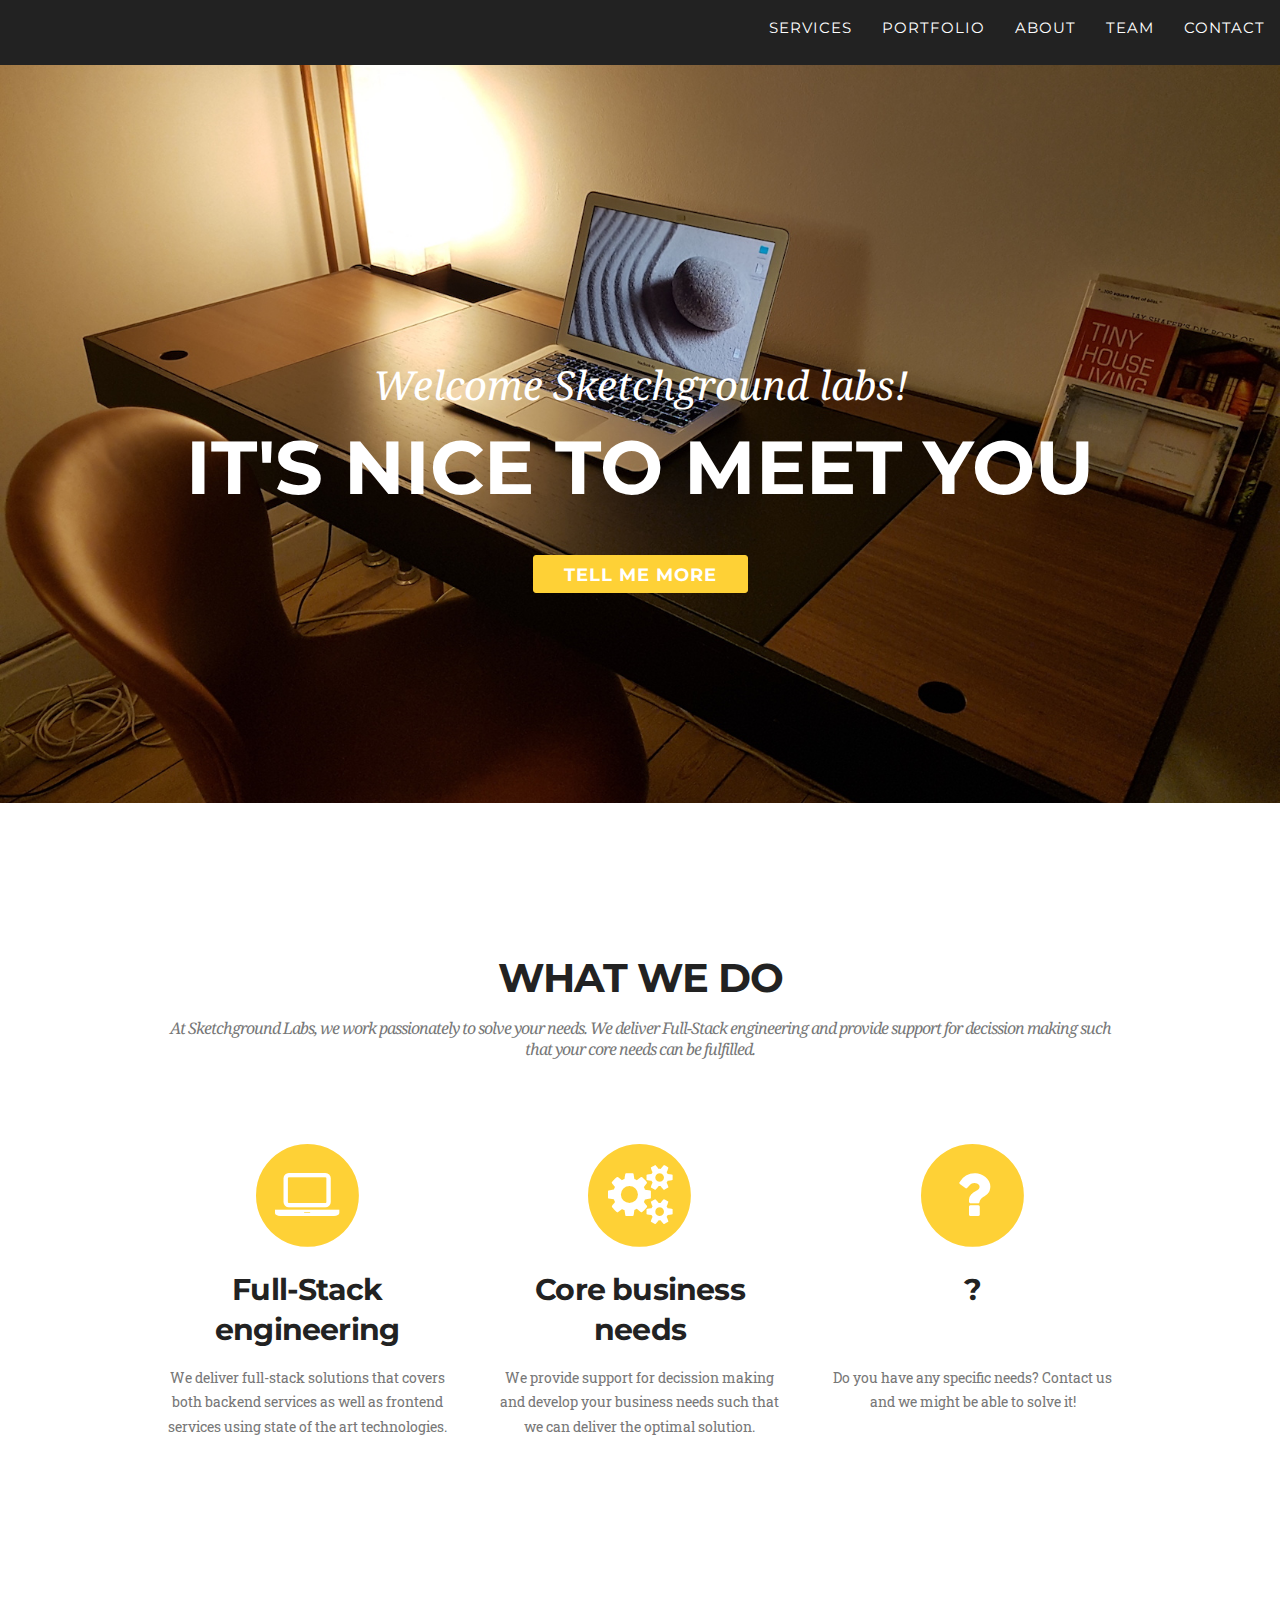
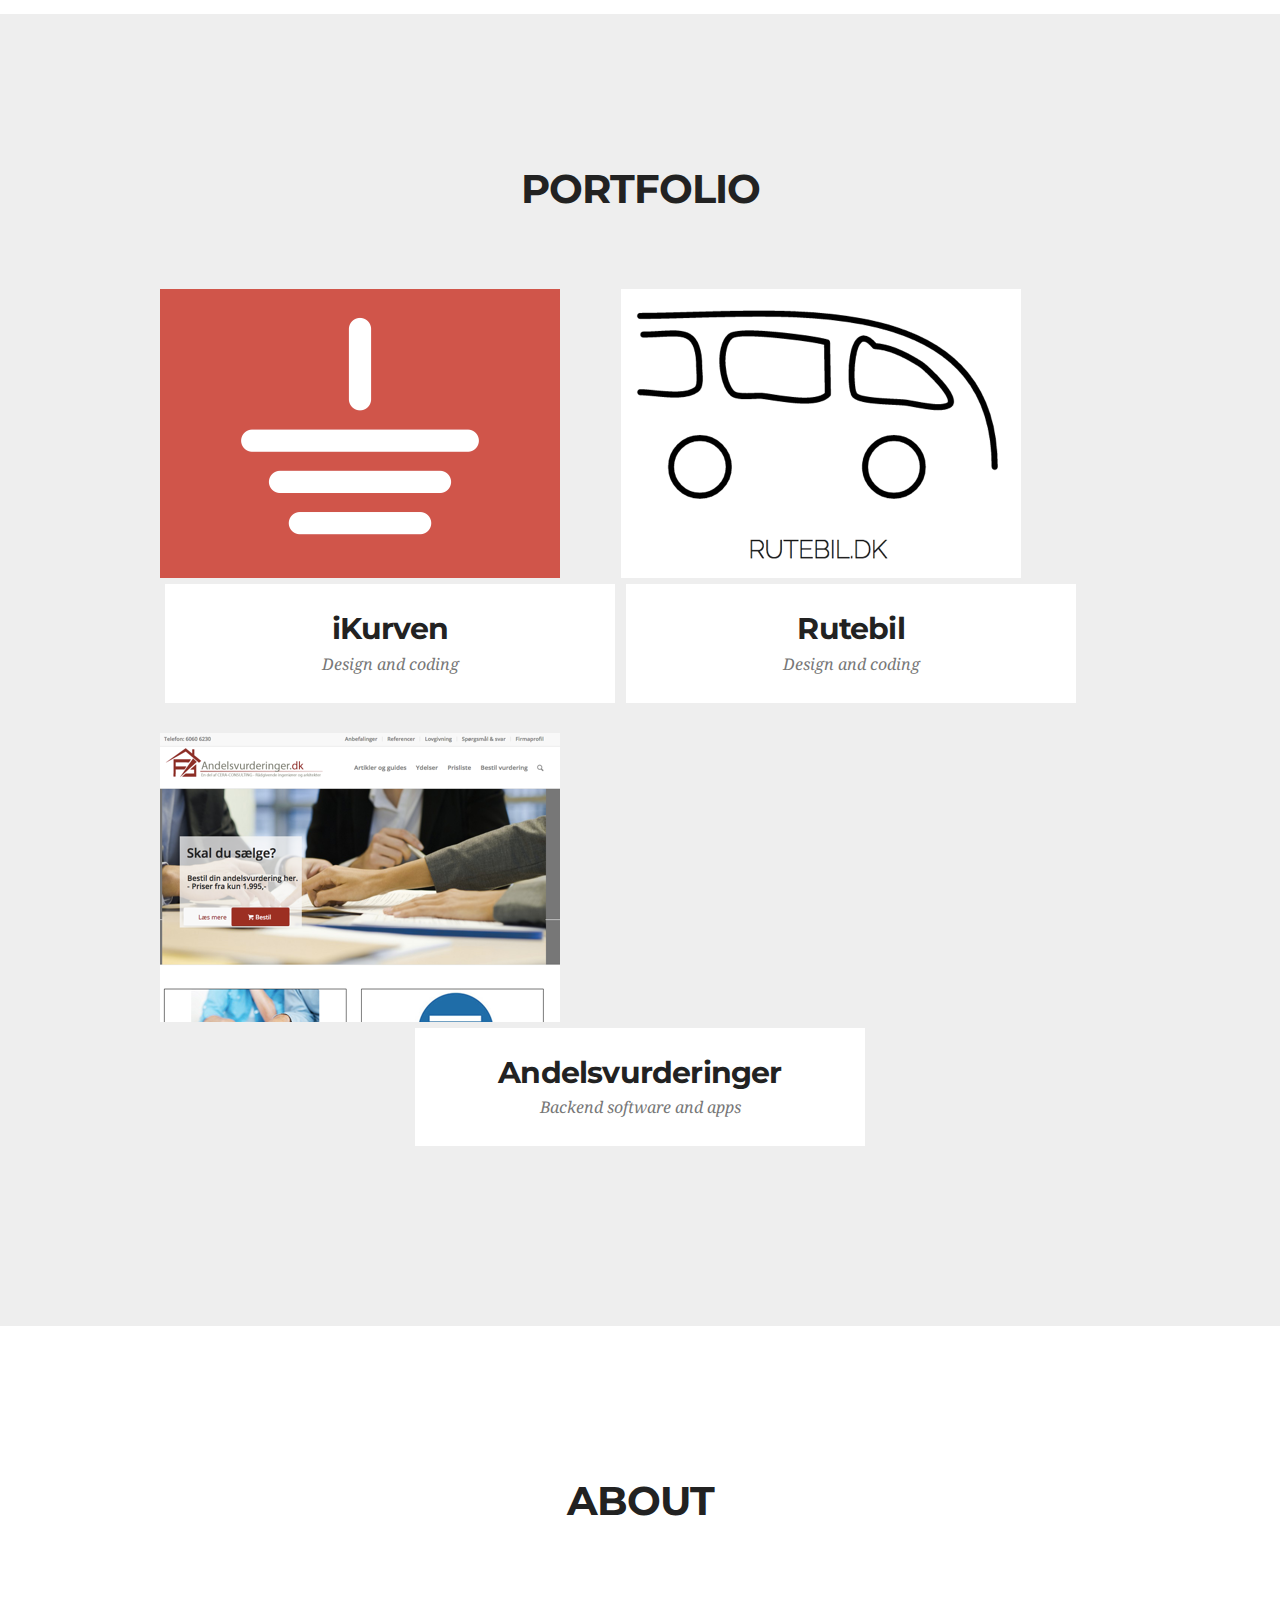
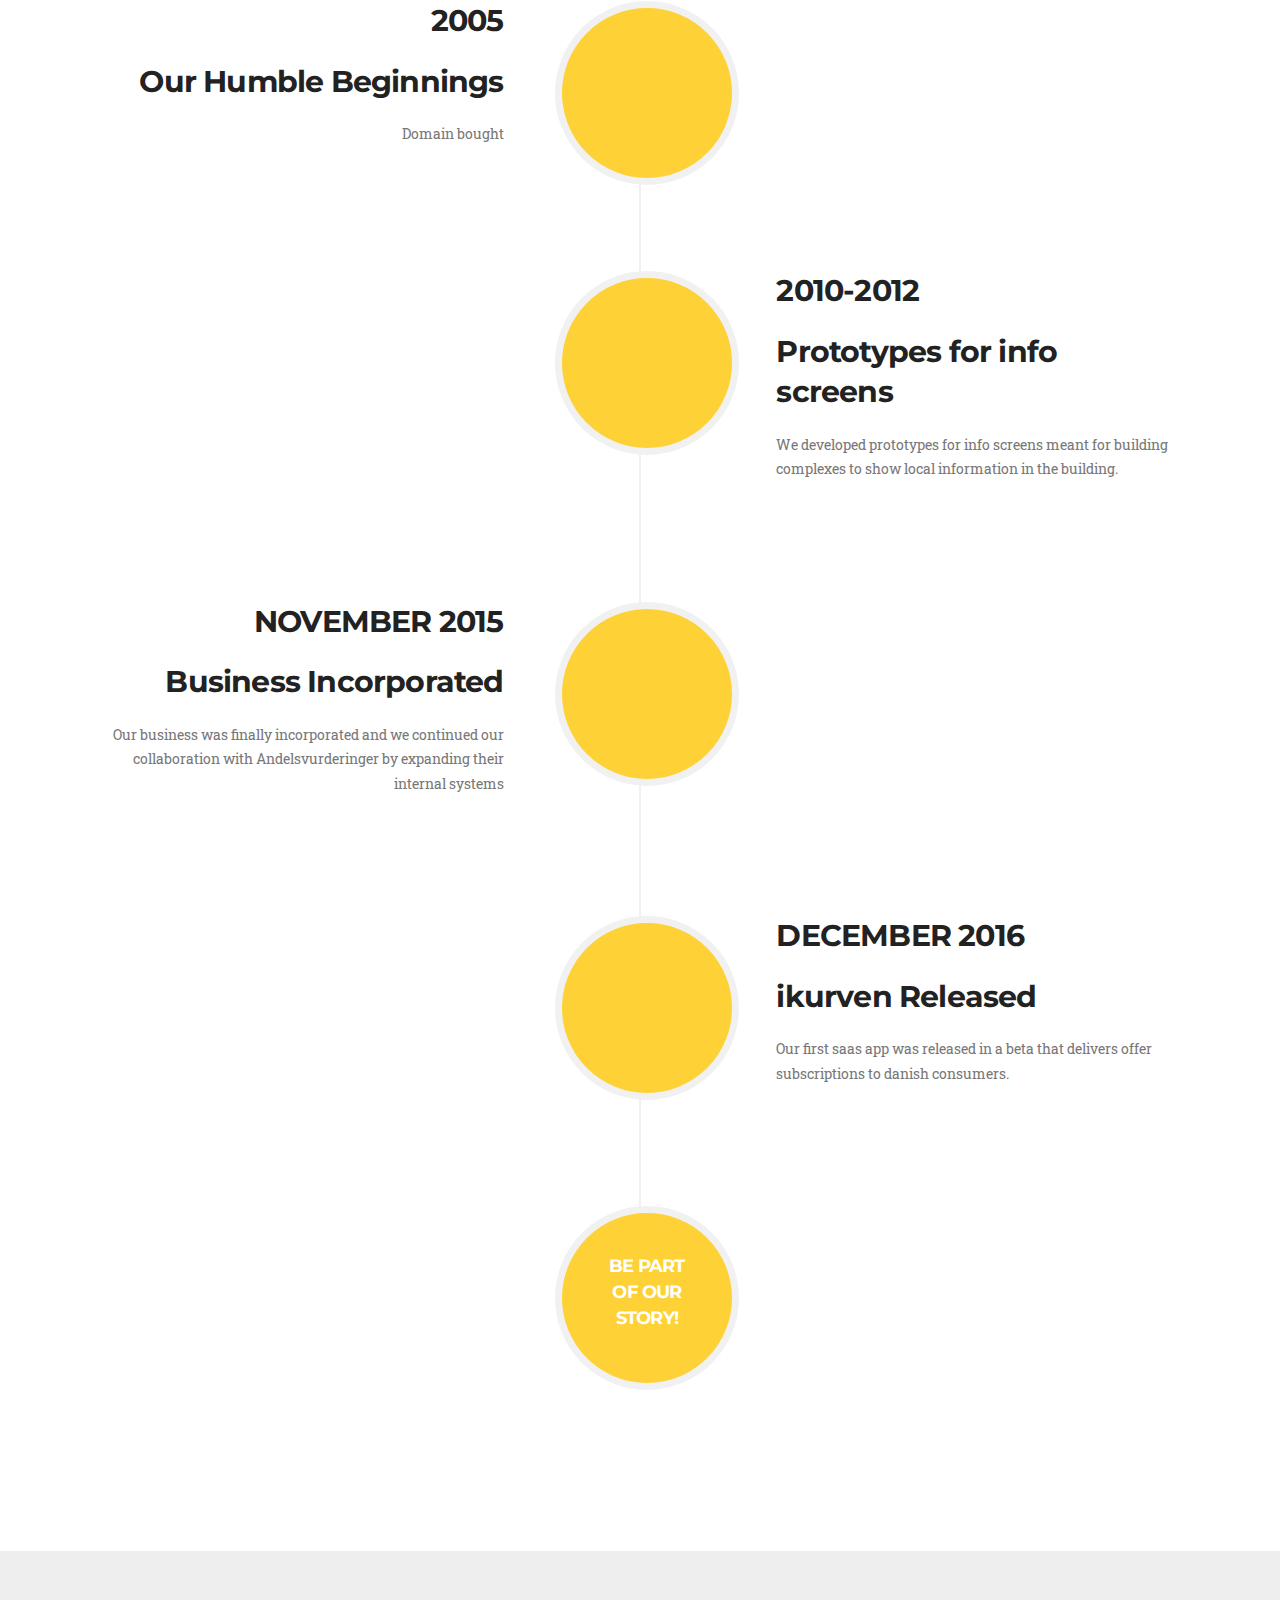
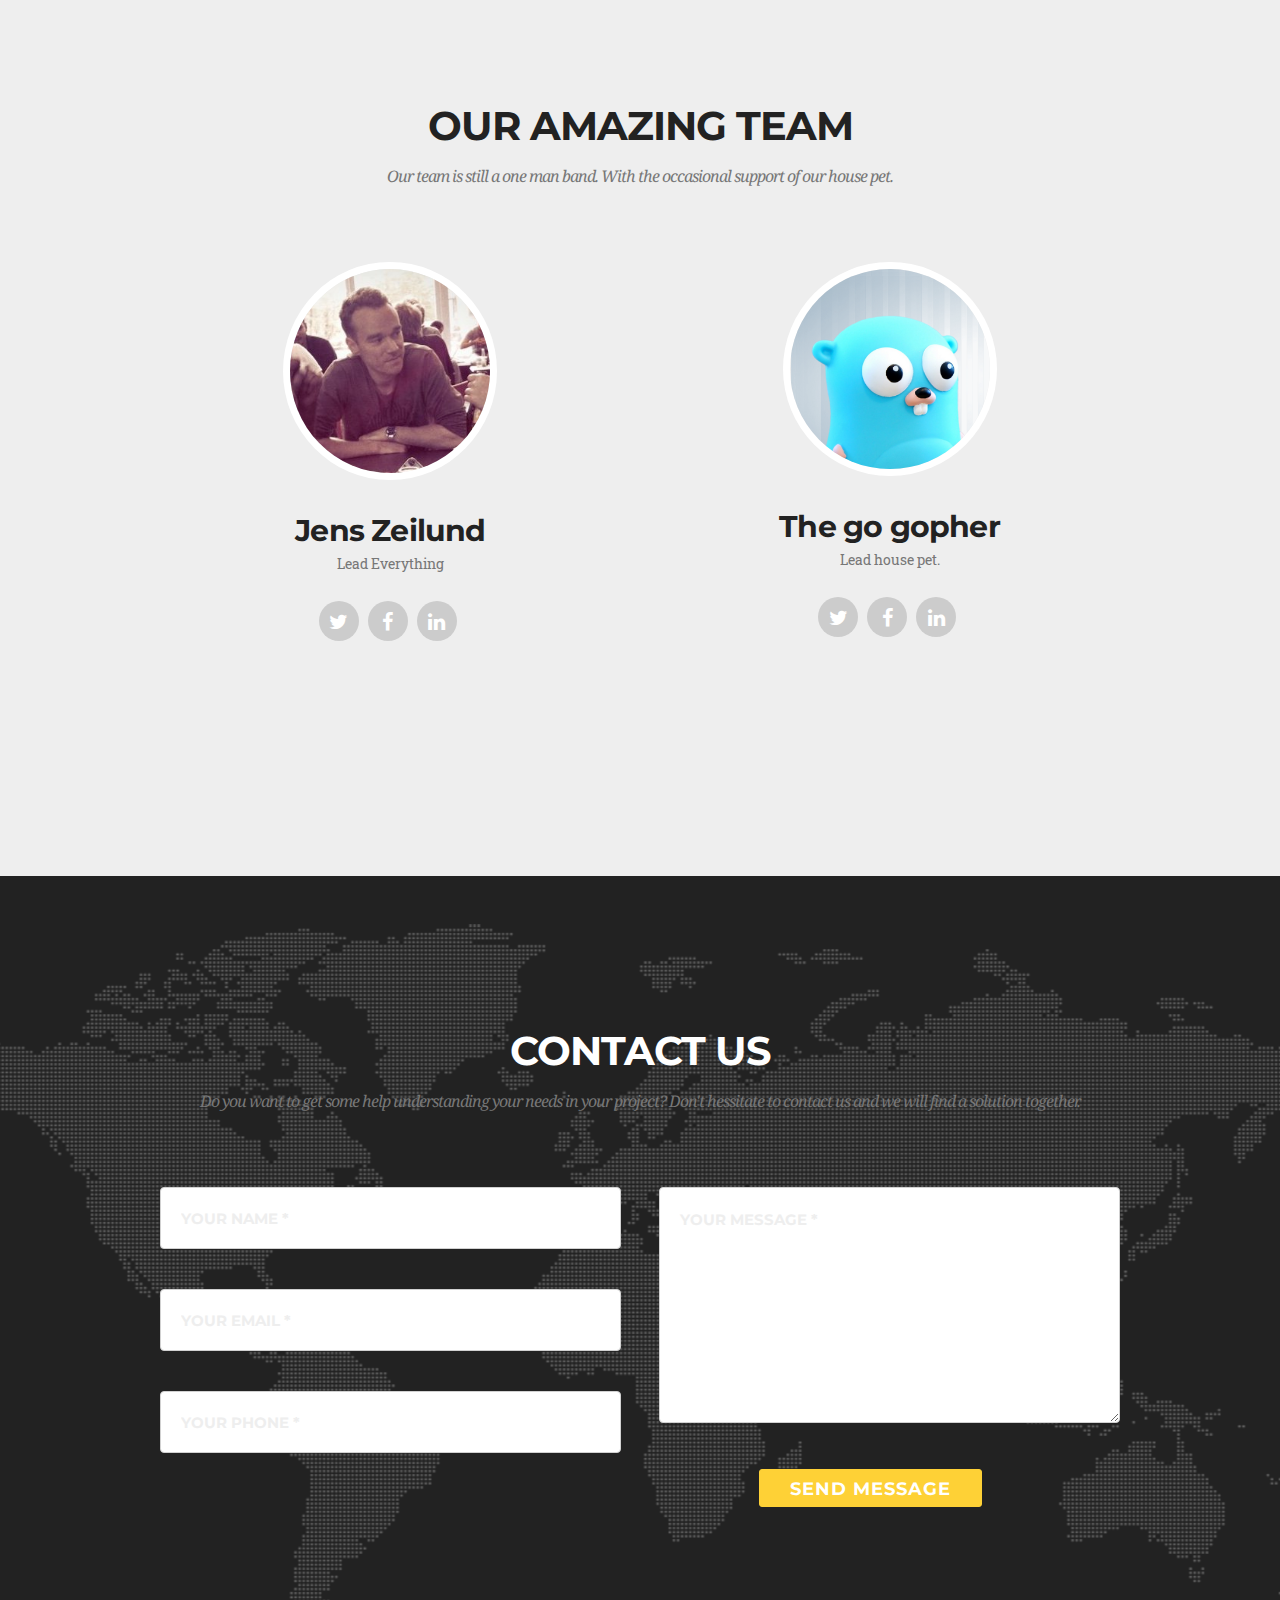
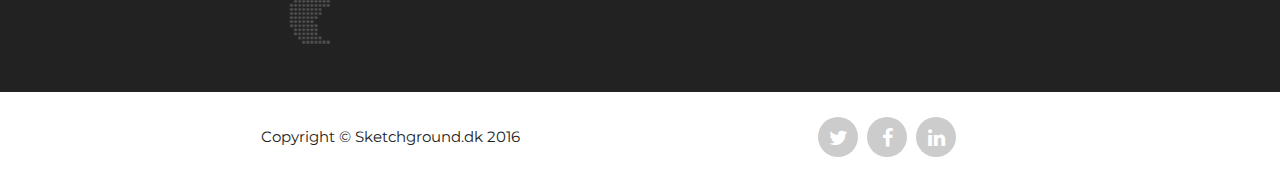
==== commit 08e1b833: "Added images and contact success page." ====
--- a/index.html
+++ b/index.html
@@ -1,585 +1,405 @@
 <!DOCTYPE html>
 <html lang="en">
 
-<head>
-
-    <meta charset="utf-8">
-    <meta http-equiv="X-UA-Compatible" content="IE=edge">
-    <meta name="viewport" content="width=device-width, initial-scale=1">
-    <meta name="description" content="">
-    <meta name="author" content="">
-
-    <title>Sketchground Labs</title>
-
-    <!-- Bootstrap Core CSS -->
-	<!--    <link href="vendor/bootstrap/css/bootstrap.min.css" rel="stylesheet">    -->
-	<link href="/css/normalize.css" rel="stylesheet">
-	<link href="/css/skeleton.css" rel="stylesheet">
-
-    <!-- Custom Fonts -->
-    <link href="/css/font-awesome.min.css" rel="stylesheet" type="text/css">
-    <link href="https://fonts.googleapis.com/css?family=Montserrat:400,700" rel="stylesheet" type="text/css">
-    <link href='https://fonts.googleapis.com/css?family=Kaushan+Script' rel='stylesheet' type='text/css'>
-    <link href='https://fonts.googleapis.com/css?family=Droid+Serif:400,700,400italic,700italic' rel='stylesheet' type='text/css'>
-    <link href='https://fonts.googleapis.com/css?family=Roboto+Slab:400,100,300,700' rel='stylesheet' type='text/css'>
-
-    <!-- Theme CSS -->
-	<link href="css/app.css" rel="stylesheet">
-
-    <!-- HTML5 Shim and Respond.js IE8 support of HTML5 elements and media queries -->
-    <!-- WARNING: Respond.js doesn't work if you view the page via file:// -->
-    <!--[if lt IE 9]>
-        <script src="https://oss.maxcdn.com/libs/html5shiv/3.7.0/html5shiv.js"></script>
-        <script src="https://oss.maxcdn.com/libs/respond.js/1.4.2/respond.min.js"></script>
-    <![endif]-->
-
-</head>
-
-<body id="page-top" class="index">
-
-    <!-- Navigation -->
-    <nav id="mainNav" class="navbar navbar-default navbar-custom navbar-fixed-top">
-        <div class="">
-            <!-- Collect the nav links, forms, and other content for toggling -->
-            <div class="collapse navbar-collapse" id="bs-example-navbar-collapse-1">
-                <ul class="nav navbar-nav navbar-right">
-                    <li class="hidden">
-                        <a href="#page-top"></a>
-                    </li>
-                    <li>
-                        <a class="page-scroll" href="#services">Services</a>
-                    </li>
-                    <li>
-                        <a class="page-scroll" href="#portfolio">Portfolio</a>
-                    </li>
-                    <li>
-                        <a class="page-scroll" href="#about">About</a>
-                    </li>
-                    <li>
-                        <a class="page-scroll" href="#team">Team</a>
-                    </li>
-                    <li>
-                        <a class="page-scroll" href="#contact">Contact</a>
-                    </li>
-                </ul>
-            </div>
-            <!-- /.navbar-collapse -->
-        </div>
-        <!-- /.container-fluid -->
-    </nav>
-
-    <!-- Header -->
-    <header>
-        <div class="container">
-            <div class="intro-text">
-                <div class="intro-lead-in">Welcome Sketchground labs!</div>
-                <div class="intro-heading">It's Nice To Meet You</div>
-                <a href="#services" class="page-scroll button btn btn-xl">Tell Me More</a>
-            </div>
-        </div>
-    </header>
-
-    <!-- Services Section -->
-    <section id="services">
-        <div class="container">
-            <div class="row">
-                <div class="col-lg-12 text-center">
-                    <h2 class="section-heading">What we do</h2>
-                    <h3 class="section-subheading text-muted">At Sketchground Labs, we work passionately to solve your needs. We deliver Full-Stack engineering and provide support for decission making such that your core needs can be fulfilled.</h3>
-                </div>
-            </div>
-            <div class="row text-center">
-                <div class="four columns col-md-4">
-                    <span class="fa-stack fa-4x">
-                        <i class="fa fa-circle fa-stack-2x text-primary"></i>
-                        <i class="fa fa-laptop fa-stack-1x fa-inverse"></i>
-                    </span>
-                    <h4 class="service-heading">Full-Stack engineering</h4>
-                    <p class="text-muted">We deliver full-stack solutions that covers both backend services as well as frontend services using state of the art technologies.</p>
-                </div>
-                <div class="four columns col-md-4">
-                    <span class="fa-stack fa-4x">
-                        <i class="fa fa-circle fa-stack-2x text-primary"></i>
-                        <i class="fa fa-gears fa-stack-1x fa-inverse"></i>
-                    </span>
-                    <h4 class="service-heading">Core business needs</h4>
-                    <p class="text-muted">We provide support for decission making and develop your business needs such that we can deliver the optimal solution.</p>
-                </div>
-                <div class="four columns col-md-4">
-                    <span class="fa-stack fa-4x">
-                        <i class="fa fa-circle fa-stack-2x text-primary"></i>
-                        <i class="fa fa-question fa-stack-1x fa-inverse"></i>
-                    </span>
-					<h4 class="service-heading">?<br/>&nbsp;</h4>
-                    <p class="text-muted">Do you have any specific needs? Contact us and we might be able to solve it!</p>
-                </div>
-            </div>
-        </div>
-    </section>
-
-    <!-- Portfolio Grid Section -->
-    <section id="portfolio" class="bg-light-gray">
-        <div class="container">
-            <div class="row">
-                <div class="col-lg-12 text-center">
-                    <h2 class="section-heading">Portfolio</h2>
-                    <h3 class="section-subheading text-muted"></h3>
-                </div>
-            </div>
-            <div class="row">
-                <div class="four columns col-md-4 col-sm-6 portfolio-item">
-                    <a href="#portfolioModal1" class="portfolio-link" data-toggle="modal">
-                        <div class="portfolio-hover">
-                            <div class="portfolio-hover-content">
-                                <i class="fa fa-plus fa-3x"></i>
-                            </div>
-                        </div>
-                        <img src="img/portfolio/ikurven.png" class="img-responsive" alt="">
-                    </a>
-                    <div class="portfolio-caption">
-                        <h4>iKurven</h4>
-                        <p class="text-muted">Design and coding</p>
-                    </div>
-                </div>
-                <div class="four columns col-md-4 col-sm-6 portfolio-item">
-                    <a href="#portfolioModal2" class="portfolio-link" data-toggle="modal">
-                        <div class="portfolio-hover">
-                            <div class="portfolio-hover-content">
-                                <i class="fa fa-plus fa-3x"></i>
-                            </div>
-                        </div>
-                        <img src="img/portfolio/rutebil.png" class="img-responsive" alt="">
-                    </a>
-                    <div class="portfolio-caption">
-                        <h4>Rutebil</h4>
-                        <p class="text-muted">Design and coding</p>
-                    </div>
-                </div>
-                <div class="four columns col-md-4 col-sm-6 portfolio-item">
-                    <a href="#portfolioModal2" class="portfolio-link" data-toggle="modal">
-                        <div class="portfolio-hover">
-                            <div class="portfolio-hover-content">
-                                <i class="fa fa-plus fa-3x"></i>
-                            </div>
-                        </div>
-                        <img src="img/portfolio/andelsvurderinger.png" class="img-responsive" alt="">
-                    </a>
-                    <div class="portfolio-caption">
-                        <h4>Andelsvurderinger</h4>
-                        <p class="text-muted">Backend software and apps</p>
-                    </div>
-                </div>
-            </div>
-        </div>
-    </section>
-
-    <!-- About Section -->
-    <section id="about">
-        <div class="container">
-            <div class="row">
-                <div class="col-lg-12 text-center">
-                    <h2 class="section-heading">About</h2>
-                    <h3 class="section-subheading text-muted"></h3>
-                </div>
-            </div>
-            <div class="row">
-                <div class="col-lg-12">
-                    <ul class="timeline">
-                        <li>
-                            <div class="timeline-image">
-                                <img class="img-circle img-responsive" src="img/about/1.jpg" alt="">
-                            </div>
-                            <div class="timeline-panel">
-                                <div class="timeline-heading">
-                                    <h4>2005</h4>
-                                    <h4 class="subheading">Our Humble Beginnings</h4>
-                                </div>
-                                <div class="timeline-body">
-                                    <p class="text-muted">Domain bought</p>
-                                </div>
-                            </div>
-                        </li>
-                        <li class="timeline-inverted">
-                            <div class="timeline-image">
-                                <img class="img-circle img-responsive" src="img/about/1.jpg" alt="">
-                            </div>
-                            <div class="timeline-panel">
-                                <div class="timeline-heading">
-                                    <h4>2010-2012</h4>
-                                    <h4 class="subheading">Prototypes for info screens</h4>
-                                </div>
-                                <div class="timeline-body">
-                                    <p class="text-muted">We developed prototypes for info screens meant for building complexes to show local information in the building.</p>
-                                </div>
-                            </div>
-                        </li>
-                        <li>
-                            <div class="timeline-image">
-                                <img class="img-circle img-responsive" src="img/about/2.jpg" alt="">
-                            </div>
-                            <div class="timeline-panel">
-                                <div class="timeline-heading">
-                                    <h4>November 2015</h4>
-                                    <h4 class="subheading">Business Incorporated</h4>
-                                </div>
-                                <div class="timeline-body">
-                                    <p class="text-muted">Our business was finally incorporated and we continued our collaboration with Andelsvurderinger by expanding their internal systems</p>
-                                </div>
-                            </div>
-                        </li>
-                        <li class="timeline-inverted">
-                            <div class="timeline-image">
-                                <img class="img-circle img-responsive" src="img/about/4.jpg" alt="">
-                            </div>
-                            <div class="timeline-panel">
-                                <div class="timeline-heading">
-                                    <h4>December 2016</h4>
-                                    <h4 class="subheading">ikurven Released</h4>
-                                </div>
-                                <div class="timeline-body">
-                                    <p class="text-muted">Our first saas app was released in a beta that delivers offer subscriptions to danish consumers.</p>
-                                </div>
-                            </div>
-                        </li>
-                        <li class="timeline-inverted">
-                            <div class="timeline-image">
-                                <h4>Be Part
-                                    <br>Of Our
-                                    <br>Story!</h4>
-                            </div>
-                        </li>
-                    </ul>
-                </div>
-            </div>
-        </div>
-    </section>
-
-    <!-- Team Section -->
-    <section id="team" class="bg-light-gray">
-        <div class="container">
-            <div class="row">
-                <div class="col-lg-12 text-center">
-                    <h2 class="section-heading">Our Amazing Team</h2>
-                    <h3 class="section-subheading text-muted">Our team is still a one man band. With the occasional support of our house pet.</h3>
-                </div>
-            </div>
-            <div class="row">
-                <div class="six columns col-sm-6">
-                    <div class="team-member">
-                        <img src="img/team/1.jpg" class="img-responsive img-circle" alt="">
-                        <h4>Jens Zeilund</h4>
-                        <p class="text-muted">Lead Everything</p>
-                        <ul class="list-inline social-buttons">
-                            <li><a href="#"><i class="fa fa-twitter"></i></a>
-                            </li>
-                            <li><a href="#"><i class="fa fa-facebook"></i></a>
-                            </li>
-                            <li><a href="#"><i class="fa fa-linkedin"></i></a>
-                            </li>
-                        </ul>
-                    </div>
-                </div>
-                <div class="six columns col-sm-6">
-                    <div class="team-member">
-                        <img src="img/team/2.jpg" class="img-responsive img-circle" alt="">
-                        <h4>Mr. gopher</h4>
-                        <p class="text-muted">Lead house pet</p>
-                        <ul class="list-inline social-buttons">
-                            <li><a href="#"><i class="fa fa-twitter"></i></a>
-                            </li>
-                            <li><a href="#"><i class="fa fa-facebook"></i></a>
-                            </li>
-                            <li><a href="#"><i class="fa fa-linkedin"></i></a>
-                            </li>
-                        </ul>
-                    </div>
-                </div>
-            </div>
-            <div class="row">
-                <div class="col-lg-8 col-lg-offset-2 text-center">
-                    <p class="large text-muted"></p>
-                </div>
-            </div>
-        </div>
-    </section>
-
-    <!-- Clients Aside -->
-	<!--
-    <aside class="clients">
-        <div class="container">
-            <div class="row">
-                <div class="col-md-3 col-sm-6">
-                    <a href="#">
-                        <img src="img/logos/andelsvurderinger.jpg" class="img-responsive img-centered" alt="">
-                    </a>
-                </div>
-                <div class="col-md-3 col-sm-6">
-                    <a href="#">
-                        <img src="img/logos/designmodo.jpg" class="img-responsive img-centered" alt="">
-                    </a>
-                </div>
-                <div class="col-md-3 col-sm-6">
-                    <a href="#">
-                        <img src="img/logos/themeforest.jpg" class="img-responsive img-centered" alt="">
-                    </a>
-                </div>
-                <div class="col-md-3 col-sm-6">
-                    <a href="#">
-                        <img src="img/logos/creative-market.jpg" class="img-responsive img-centered" alt="">
-                    </a>
-                </div>
-            </div>
-        </div>
-    </aside>
-	-->
-
-    <!-- Contact Section -->
-    <section id="contact">
-        <div class="container">
-            <div class="row">
-                <div class="col-lg-12 text-center">
-                    <h2 class="section-heading">Contact Us</h2>
-                    <h3 class="section-subheading text-muted">Do you want to get some help understanding your needs in your project? Don't hessitate to contact us and we will find a solution together.</h3>
-                </div>
-            </div>
-            <div class="row">
-                <div class="col-lg-12">
-                    <form name="sentMessage" id="contactForm" novalidate>
-                        <div class="row">
-                            <div class="six columns col-md-6">
-                                <div class="form-group">
-                                    <input type="text" class="form-control u-full-width" placeholder="Your Name *" id="name" required data-validation-required-message="Please enter your name.">
-                                    <p class="help-block text-danger"></p>
-                                </div>
-                                <div class="form-group">
-                                    <input type="email" class="form-control u-full-width" placeholder="Your Email *" id="email" required data-validation-required-message="Please enter your email address.">
-                                    <p class="help-block text-danger"></p>
-                                </div>
-                                <div class="form-group">
-                                    <input type="tel" class="form-control u-full-width" placeholder="Your Phone *" id="phone" required data-validation-required-message="Please enter your phone number.">
-                                    <p class="help-block text-danger"></p>
-                                </div>
-                            </div>
-                            <div class="six columns col-md-6">
-                                <div class="form-group">
-                                    <textarea class="form-control u-full-width" placeholder="Your Message *" id="message" required data-validation-required-message="Please enter a message."></textarea>
-                                    <p class="help-block text-danger"></p>
-                                </div>
-                            </div>
-                            <div class="clearfix"></div>
-                            <div class="col-lg-12 text-center">
-                                <div id="success"></div>
-                                <button type="submit" class="btn button btn-xl">Send Message</button>
-                            </div>
-                        </div>
-                    </form>
-                </div>
-            </div>
-        </div>
-    </section>
-
-    <footer>
-        <div class="container">
-            <div class="row">
-                <div class="six columns col-md-4">
-                    <span class="copyright">Copyright &copy; Sketchground.dk 2016</span>
-                </div>
-                <div class="six columns col-md-4">
-                    <ul class="list-inline social-buttons">
-                        <li><a href="#"><i class="fa fa-twitter"></i></a>
-                        </li>
-                        <li><a href="#"><i class="fa fa-facebook"></i></a>
-                        </li>
-                        <li><a href="#"><i class="fa fa-linkedin"></i></a>
-                        </li>
-                    </ul>
-                </div>
-            </div>
-        </div>
-    </footer>
-
-    <!-- Portfolio Modals -->
-    <!-- Use the modals below to showcase details about your portfolio projects! -->
-
-    <!-- Portfolio Modal 1 -->
-    <div class="portfolio-modal modal fade" id="portfolioModal1" tabindex="-1" role="dialog" aria-hidden="true">
-        <div class="modal-dialog">
-            <div class="modal-content">
-                <div class="close-modal" data-dismiss="modal">
-                    <div class="lr">
-                        <div class="rl">
-                        </div>
-                    </div>
-                </div>
-                <div class="container">
-                    <div class="row">
-                        <div class="col-lg-8 col-lg-offset-2">
-                            <div class="modal-body">
-                                <!-- Project Details Go Here -->
-                                <h2>Project Name</h2>
-                                <p class="item-intro text-muted">Lorem ipsum dolor sit amet consectetur.</p>
-                                <img class="img-responsive img-centered" src="img/portfolio/roundicons-free.png" alt="">
-                                <p>Use this area to describe your project. Lorem ipsum dolor sit amet, consectetur adipisicing elit. Est blanditiis dolorem culpa incidunt minus dignissimos deserunt repellat aperiam quasi sunt officia expedita beatae cupiditate, maiores repudiandae, nostrum, reiciendis facere nemo!</p>
-                                <p>
-                                    <strong>Want these icons in this portfolio item sample?</strong>You can download 60 of them for free, courtesy of <a href="https://getdpd.com/cart/hoplink/18076?referrer=bvbo4kax5k8ogc">RoundIcons.com</a>, or you can purchase the 1500 icon set <a href="https://getdpd.com/cart/hoplink/18076?referrer=bvbo4kax5k8ogc">here</a>.</p>
-                                <ul class="list-inline">
-                                    <li>Date: July 2014</li>
-                                    <li>Client: Round Icons</li>
-                                    <li>Category: Graphic Design</li>
-                                </ul>
-                                <button type="button" class="btn btn-primary" data-dismiss="modal"><i class="fa fa-times"></i> Close Project</button>
-                            </div>
-                        </div>
-                    </div>
-                </div>
-            </div>
-        </div>
-    </div>
-
-    <!-- Portfolio Modal 2 -->
-    <div class="portfolio-modal modal fade" id="portfolioModal2" tabindex="-1" role="dialog" aria-hidden="true">
-        <div class="modal-dialog">
-            <div class="modal-content">
-                <div class="close-modal" data-dismiss="modal">
-                    <div class="lr">
-                        <div class="rl">
-                        </div>
-                    </div>
-                </div>
-                <div class="container">
-                    <div class="row">
-                        <div class="col-lg-8 col-lg-offset-2">
-                            <div class="modal-body">
-                                <h2>Project Heading</h2>
-                                <p class="item-intro text-muted">Lorem ipsum dolor sit amet consectetur.</p>
-                                <img class="img-responsive img-centered" src="img/portfolio/startup-framework-preview.png" alt="">
-                                <p><a href="http://designmodo.com/startup/?u=787">Startup Framework</a> is a website builder for professionals. Startup Framework contains components and complex blocks (PSD+HTML Bootstrap themes and templates) which can easily be integrated into almost any design. All of these components are made in the same style, and can easily be integrated into projects, allowing you to create hundreds of solutions for your future projects.</p>
-                                <p>You can preview Startup Framework <a href="http://designmodo.com/startup/?u=787">here</a>.</p>
-                                <button type="button" class="btn btn-primary" data-dismiss="modal"><i class="fa fa-times"></i> Close Project</button>
-                            </div>
-                        </div>
-                    </div>
-                </div>
-            </div>
-        </div>
-    </div>
-
-    <!-- Portfolio Modal 3 -->
-    <div class="portfolio-modal modal fade" id="portfolioModal3" tabindex="-1" role="dialog" aria-hidden="true">
-        <div class="modal-dialog">
-            <div class="modal-content">
-                <div class="close-modal" data-dismiss="modal">
-                    <div class="lr">
-                        <div class="rl">
-                        </div>
-                    </div>
-                </div>
-                <div class="container">
-                    <div class="row">
-                        <div class="col-lg-8 col-lg-offset-2">
-                            <div class="modal-body">
-                                <!-- Project Details Go Here -->
-                                <h2>Project Name</h2>
-                                <p class="item-intro text-muted">Lorem ipsum dolor sit amet consectetur.</p>
-                                <img class="img-responsive img-centered" src="img/portfolio/treehouse-preview.png" alt="">
-                                <p>Treehouse is a free PSD web template built by <a href="https://www.behance.net/MathavanJaya">Mathavan Jaya</a>. This is bright and spacious design perfect for people or startup companies looking to showcase their apps or other projects.</p>
-                                <p>You can download the PSD template in this portfolio sample item at <a href="http://freebiesxpress.com/gallery/treehouse-free-psd-web-template/">FreebiesXpress.com</a>.</p>
-                                <button type="button" class="btn btn-primary" data-dismiss="modal"><i class="fa fa-times"></i> Close Project</button>
-                            </div>
-                        </div>
-                    </div>
-                </div>
-            </div>
-        </div>
-    </div>
-
-    <!-- Portfolio Modal 4 -->
-    <div class="portfolio-modal modal fade" id="portfolioModal4" tabindex="-1" role="dialog" aria-hidden="true">
-        <div class="modal-dialog">
-            <div class="modal-content">
-                <div class="close-modal" data-dismiss="modal">
-                    <div class="lr">
-                        <div class="rl">
-                        </div>
-                    </div>
-                </div>
-                <div class="container">
-                    <div class="row">
-                        <div class="col-lg-8 col-lg-offset-2">
-                            <div class="modal-body">
-                                <!-- Project Details Go Here -->
-                                <h2>Project Name</h2>
-                                <p class="item-intro text-muted">Lorem ipsum dolor sit amet consectetur.</p>
-                                <img class="img-responsive img-centered" src="img/portfolio/golden-preview.png" alt="">
-                                <p>Start Bootstrap's Agency theme is based on Golden, a free PSD website template built by <a href="https://www.behance.net/MathavanJaya">Mathavan Jaya</a>. Golden is a modern and clean one page web template that was made exclusively for Best PSD Freebies. This template has a great portfolio, timeline, and meet your team sections that can be easily modified to fit your needs.</p>
-                                <p>You can download the PSD template in this portfolio sample item at <a href="http://freebiesxpress.com/gallery/golden-free-one-page-web-template/">FreebiesXpress.com</a>.</p>
-                                <button type="button" class="btn btn-primary" data-dismiss="modal"><i class="fa fa-times"></i> Close Project</button>
-                            </div>
-                        </div>
-                    </div>
-                </div>
-            </div>
-        </div>
-    </div>
-
-    <!-- Portfolio Modal 5 -->
-    <div class="portfolio-modal modal fade" id="portfolioModal5" tabindex="-1" role="dialog" aria-hidden="true">
-        <div class="modal-dialog">
-            <div class="modal-content">
-                <div class="close-modal" data-dismiss="modal">
-                    <div class="lr">
-                        <div class="rl">
-                        </div>
-                    </div>
-                </div>
-                <div class="container">
-                    <div class="row">
-                        <div class="col-lg-8 col-lg-offset-2">
-                            <div class="modal-body">
-                                <!-- Project Details Go Here -->
-                                <h2>Project Name</h2>
-                                <p class="item-intro text-muted">Lorem ipsum dolor sit amet consectetur.</p>
-                                <img class="img-responsive img-centered" src="img/portfolio/escape-preview.png" alt="">
-                                <p>Escape is a free PSD web template built by <a href="https://www.behance.net/MathavanJaya">Mathavan Jaya</a>. Escape is a one page web template that was designed with agencies in mind. This template is ideal for those looking for a simple one page solution to describe your business and offer your services.</p>
-                                <p>You can download the PSD template in this portfolio sample item at <a href="http://freebiesxpress.com/gallery/escape-one-page-psd-web-template/">FreebiesXpress.com</a>.</p>
-                                <button type="button" class="btn btn-primary" data-dismiss="modal"><i class="fa fa-times"></i> Close Project</button>
-                            </div>
-                        </div>
-                    </div>
-                </div>
-            </div>
-        </div>
-    </div>
-
-    <!-- Portfolio Modal 6 -->
-    <div class="portfolio-modal modal fade" id="portfolioModal6" tabindex="-1" role="dialog" aria-hidden="true">
-        <div class="modal-dialog">
-            <div class="modal-content">
-                <div class="close-modal" data-dismiss="modal">
-                    <div class="lr">
-                        <div class="rl">
-                        </div>
-                    </div>
-                </div>
-                <div class="container">
-                    <div class="row">
-                        <div class="col-lg-8 col-lg-offset-2">
-                            <div class="modal-body">
-                                <!-- Project Details Go Here -->
-                                <h2>Project Name</h2>
-                                <p class="item-intro text-muted">Lorem ipsum dolor sit amet consectetur.</p>
-                                <img class="img-responsive img-centered" src="img/portfolio/dreams-preview.png" alt="">
-                                <p>Dreams is a free PSD web template built by <a href="https://www.behance.net/MathavanJaya">Mathavan Jaya</a>. Dreams is a modern one page web template designed for almost any purpose. It’s a beautiful template that’s designed with the Bootstrap framework in mind.</p>
-                                <p>You can download the PSD template in this portfolio sample item at <a href="http://freebiesxpress.com/gallery/dreams-free-one-page-web-template/">FreebiesXpress.com</a>.</p>
-                                <button type="button" class="btn btn-primary" data-dismiss="modal"><i class="fa fa-times"></i> Close Project</button>
-                            </div>
-                        </div>
-                    </div>
-                </div>
-            </div>
-        </div>
-    </div>
-
-</body>
-
+	<head>
+
+		<meta charset="utf-8">
+		<meta http-equiv="X-UA-Compatible" content="IE=edge">
+		<meta name="viewport" content="width=device-width, initial-scale=1">
+		<meta name="description" content="">
+		<meta name="author" content="">
+
+		<title>Sketchground Labs</title>
+
+		<!-- Bootstrap Core CSS -->
+		<!--    <link href="vendor/bootstrap/css/bootstrap.min.css" rel="stylesheet">    -->
+		<link href="/css/normalize.css" rel="stylesheet">
+		<link href="/css/skeleton.css" rel="stylesheet">
+
+		<!-- Custom Fonts -->
+		<link href="/css/font-awesome.min.css" rel="stylesheet" type="text/css">
+		<link href="https://fonts.googleapis.com/css?family=Montserrat:400,700" rel="stylesheet" type="text/css">
+		<link href='https://fonts.googleapis.com/css?family=Kaushan+Script' rel='stylesheet' type='text/css'>
+		<link href='https://fonts.googleapis.com/css?family=Droid+Serif:400,700,400italic,700italic' rel='stylesheet' type='text/css'>
+		<link href='https://fonts.googleapis.com/css?family=Roboto+Slab:400,100,300,700' rel='stylesheet' type='text/css'>
+
+		<!-- Theme CSS -->
+		<link href="css/app.css" rel="stylesheet">
+
+		<!-- HTML5 Shim and Respond.js IE8 support of HTML5 elements and media queries -->
+		<!-- WARNING: Respond.js doesn't work if you view the page via file:// -->
+		<!--[if lt IE 9]>
+			<script src="https://oss.maxcdn.com/libs/html5shiv/3.7.0/html5shiv.js"></script>
+			<script src="https://oss.maxcdn.com/libs/respond.js/1.4.2/respond.min.js"></script>
+		<![endif]-->
+
+	</head>
+
+	<body id="page-top" class="index">
+
+		<!-- Navigation -->
+		<nav id="mainNav" class="navbar navbar-default navbar-custom navbar-fixed-top">
+			<div class="">
+				<!-- Collect the nav links, forms, and other content for toggling -->
+				<div class="collapse navbar-collapse" id="bs-example-navbar-collapse-1">
+					<ul class="nav navbar-nav navbar-right">
+						<li class="hidden">
+							<a href="#page-top"></a>
+						</li>
+						<li>
+							<a class="page-scroll" href="#services">Services</a>
+						</li>
+						<li>
+							<a class="page-scroll" href="#portfolio">Portfolio</a>
+						</li>
+						<li>
+							<a class="page-scroll" href="#about">About</a>
+						</li>
+						<li>
+							<a class="page-scroll" href="#team">Team</a>
+						</li>
+						<li>
+							<a class="page-scroll" href="#contact">Contact</a>
+						</li>
+					</ul>
+				</div>
+				<!-- /.navbar-collapse -->
+			</div>
+			<!-- /.container-fluid -->
+		</nav>
+
+		<!-- Header -->
+		<header>
+			<div class="container">
+				<div class="intro-text">
+					<div class="intro-lead-in">Welcome Sketchground labs!</div>
+					<div class="intro-heading">It's Nice To Meet You</div>
+					<a href="#services" class="page-scroll button btn btn-xl">Tell Me More</a>
+				</div>
+			</div>
+		</header>
+
+		<!-- Services Section -->
+		<section id="services">
+			<div class="container">
+				<div class="row">
+					<div class="col-lg-12 text-center">
+						<h2 class="section-heading">What we do</h2>
+						<h3 class="section-subheading text-muted">At Sketchground Labs, we work passionately to solve your needs. We deliver Full-Stack engineering and provide support for decission making such that your core needs can be fulfilled.</h3>
+					</div>
+				</div>
+				<div class="row text-center">
+					<div class="four columns col-md-4">
+						<span class="fa-stack fa-4x">
+							<i class="fa fa-circle fa-stack-2x text-primary"></i>
+							<i class="fa fa-laptop fa-stack-1x fa-inverse"></i>
+						</span>
+						<h4 class="service-heading">Full-Stack engineering</h4>
+						<p class="text-muted">We deliver full-stack solutions that covers both backend services as well as frontend services using state of the art technologies.</p>
+					</div>
+					<div class="four columns col-md-4">
+						<span class="fa-stack fa-4x">
+							<i class="fa fa-circle fa-stack-2x text-primary"></i>
+							<i class="fa fa-gears fa-stack-1x fa-inverse"></i>
+						</span>
+						<h4 class="service-heading">Core business needs</h4>
+						<p class="text-muted">We provide support for decission making and develop your business needs such that we can deliver the optimal solution.</p>
+					</div>
+					<div class="four columns col-md-4">
+						<span class="fa-stack fa-4x">
+							<i class="fa fa-circle fa-stack-2x text-primary"></i>
+							<i class="fa fa-question fa-stack-1x fa-inverse"></i>
+						</span>
+						<h4 class="service-heading">?<br/>&nbsp;</h4>
+						<p class="text-muted">Do you have any specific needs? Contact us and we might be able to solve it!</p>
+					</div>
+				</div>
+			</div>
+		</section>
+
+		<!-- Portfolio Grid Section -->
+		<section id="portfolio" class="bg-light-gray">
+			<div class="container">
+				<div class="row">
+					<div class="col-lg-12 text-center">
+						<h2 class="section-heading">Portfolio</h2>
+						<h3 class="section-subheading text-muted"></h3>
+					</div>
+				</div>
+				<div class="row">
+					<div class="six columns col-md-4 col-sm-6 portfolio-item">
+						<a href="#portfolioModal1" class="portfolio-link" data-toggle="modal">
+							<div class="portfolio-hover">
+								<div class="portfolio-hover-content">
+									<i class="fa fa-plus fa-3x"></i>
+								</div>
+							</div>
+							<img src="img/portfolio/ikurven.png" class="img-responsive" alt="">
+						</a>
+						<div class="portfolio-caption">
+							<h4>iKurven</h4>
+							<p class="text-muted">Design and coding</p>
+						</div>
+					</div>
+					<div class="six columns col-md-4 col-sm-6 portfolio-item">
+						<a href="#portfolioModal2" class="portfolio-link" data-toggle="modal">
+							<div class="portfolio-hover">
+								<div class="portfolio-hover-content">
+									<i class="fa fa-plus fa-3x"></i>
+								</div>
+							</div>
+							<img src="img/portfolio/rutebil.png" class="img-responsive" alt="">
+						</a>
+						<div class="portfolio-caption">
+							<h4>Rutebil</h4>
+							<p class="text-muted">Design and coding</p>
+						</div>
+					</div>
+				</div>
+				<div class="row">
+					<div class="sixcolumns col-md-4 col-sm-6 portfolio-item">
+						<a href="#portfolioModal2" class="portfolio-link" data-toggle="modal">
+							<div class="portfolio-hover">
+								<div class="portfolio-hover-content">
+									<i class="fa fa-plus fa-3x"></i>
+								</div>
+							</div>
+							<img src="img/portfolio/andelsvurderinger.png" class="img-responsive" alt="">
+						</a>
+						<div class="portfolio-caption">
+							<h4>Andelsvurderinger</h4>
+							<p class="text-muted">Backend software and apps</p>
+						</div>
+					</div>
+					<div class="sixcolumns col-md-4 col-sm-6 portfolio-item">
+					</div>
+				</div>
+			</div>
+		</section>
+
+		<!-- About Section -->
+		<section id="about">
+			<div class="container">
+				<div class="row">
+					<div class="col-lg-12 text-center">
+						<h2 class="section-heading">About</h2>
+						<h3 class="section-subheading text-muted"></h3>
+					</div>
+				</div>
+				<div class="row">
+					<div class="col-lg-12">
+						<ul class="timeline">
+							<li>
+								<div class="timeline-image">
+									<!--                                <img class="img-circle img-responsive" src="img/about/1.jpg" alt=""> -->
+								</div>
+								<div class="timeline-panel">
+									<div class="timeline-heading">
+										<h4>2005</h4>
+										<h4 class="subheading">Our Humble Beginnings</h4>
+									</div>
+									<div class="timeline-body">
+										<p class="text-muted">Domain bought</p>
+									</div>
+								</div>
+							</li>
+							<li class="timeline-inverted">
+								<div class="timeline-image">
+									<!--                                <img class="img-circle img-responsive" src="img/about/1.jpg" alt=""> -->
+								</div>
+								<div class="timeline-panel">
+									<div class="timeline-heading">
+										<h4>2010-2012</h4>
+										<h4 class="subheading">Prototypes for info screens</h4>
+									</div>
+									<div class="timeline-body">
+										<p class="text-muted">We developed prototypes for info screens meant for building complexes to show local information in the building.</p>
+									</div>
+								</div>
+							</li>
+							<li>
+								<div class="timeline-image">
+									<!--                                <img class="img-circle img-responsive" src="img/about/2.jpg" alt=""> -->
+								</div>
+								<div class="timeline-panel">
+									<div class="timeline-heading">
+										<h4>November 2015</h4>
+										<h4 class="subheading">Business Incorporated</h4>
+									</div>
+									<div class="timeline-body">
+										<p class="text-muted">Our business was finally incorporated and we continued our collaboration with Andelsvurderinger by expanding their internal systems</p>
+									</div>
+								</div>
+							</li>
+							<li class="timeline-inverted">
+								<div class="timeline-image">
+									<!--                                 <img class="img-circle img-responsive" src="img/about/4.jpg" alt=""> -->
+								</div>
+								<div class="timeline-panel">
+									<div class="timeline-heading">
+										<h4>December 2016</h4>
+										<h4 class="subheading">ikurven Released</h4>
+									</div>
+									<div class="timeline-body">
+										<p class="text-muted">Our first saas app was released in a beta that delivers offer subscriptions to danish consumers.</p>
+									</div>
+								</div>
+							</li>
+							<li class="timeline-inverted">
+								<div class="timeline-image">
+									<h4>Be Part
+										<br>Of Our
+										<br>Story!</h4>
+								</div>
+							</li>
+						</ul>
+					</div>
+				</div>
+			</div>
+		</section>
+
+		<!-- Team Section -->
+		<section id="team" class="bg-light-gray">
+			<div class="container">
+				<div class="row">
+					<div class="col-lg-12 text-center">
+						<h2 class="section-heading">Our Amazing Team</h2>
+						<h3 class="section-subheading text-muted">Our team is still a one man band. With the occasional support of our house pet.</h3>
+					</div>
+				</div>
+				<div class="row">
+					<div class="six columns col-sm-6">
+						<div class="team-member">
+							<img src="img/team/jzs.jpg" class="img-responsive img-circle" alt="">
+							<h4>Jens Zeilund</h4>
+							<p class="text-muted">Lead Everything</p>
+							<ul class="list-inline social-buttons">
+								<li><a href="#" class="disabled"><i class="fa fa-twitter"></i></a>
+								</li>
+								<li><a href="#" class="disabled"><i class="fa fa-facebook"></i></a>
+								</li>
+								<li><a href="#" class="disabled"><i class="fa fa-linkedin"></i></a>
+								</li>
+							</ul>
+						</div>
+					</div>
+					<div class="six columns col-sm-6">
+						<div class="team-member">
+							<img src="img/team/gopher.png" class="img-responsive img-circle" alt="">
+							<h4>The go gopher</h4>
+							<p class="text-muted">Lead house pet.</p>
+							<ul class="list-inline social-buttons">
+								<li><a href="#" class="disabled"><i class="fa fa-twitter"></i></a>
+								</li>
+								<li><a href="#" class="disabled"><i class="fa fa-facebook"></i></a>
+								</li>
+								<li><a href="#" class="disabled"><i class="fa fa-linkedin"></i></a>
+								</li>
+							</ul>
+						</div>
+					</div>
+				</div>
+				<div class="row">
+					<div class="col-lg-8 col-lg-offset-2 text-center">
+						<p class="large text-muted"></p>
+					</div>
+				</div>
+			</div>
+		</section>
+
+		<!-- Clients Aside -->
+		<!--
+	  <aside class="clients">
+	  <div class="container">
+	  <div class="row">
+	  <div class="col-md-3 col-sm-6">
+	  <a href="#">
+	  <img src="img/logos/andelsvurderinger.jpg" class="img-responsive img-centered" alt="">
+	  </a>
+	  </div>
+	  <div class="col-md-3 col-sm-6">
+	  <a href="#">
+	  <img src="img/logos/designmodo.jpg" class="img-responsive img-centered" alt="">
+	  </a>
+	  </div>
+	  <div class="col-md-3 col-sm-6">
+	  <a href="#">
+	  <img src="img/logos/themeforest.jpg" class="img-responsive img-centered" alt="">
+	  </a>
+	  </div>
+	  <div class="col-md-3 col-sm-6">
+	  <a href="#">
+	  <img src="img/logos/creative-market.jpg" class="img-responsive img-centered" alt="">
+	  </a>
+	  </div>
+	  </div>
+	  </div>
+	  </aside>
+		-->
+
+		<!-- Contact Section -->
+		<section id="contact">
+			<div class="container">
+				<div class="row">
+					<div class="col-lg-12 text-center">
+						<h2 class="section-heading">Contact Us</h2>
+						<h3 class="section-subheading text-muted">Do you want to get some help understanding your needs in your project? Don't hessitate to contact us and we will find a solution together.</h3>
+					</div>
+				</div>
+				<div class="row">
+					<div class="col-lg-12">
+						<form name="sentMessage" id="contactForm" action="contact" method="POST" novalidate>
+							<div class="row">
+								<div class="six columns col-md-6">
+									<div class="form-group">
+										<input type="text" class="form-control u-full-width" placeholder="Your Name *" id="name" name="Name" required data-validation-required-message="Please enter your name.">
+										<p class="help-block text-danger"></p>
+									</div>
+									<div class="form-group">
+										<input type="email" class="form-control u-full-width" placeholder="Your Email *" id="email" name="Email" required data-validation-required-message="Please enter your email address.">
+										<p class="help-block text-danger"></p>
+									</div>
+									<div class="form-group">
+										<input type="tel" class="form-control u-full-width" placeholder="Your Phone *" id="phone" name="Phone" required data-validation-required-message="Please enter your phone number.">
+										<p class="help-block text-danger"></p>
+									</div>
+								</div>
+								<div class="six columns col-md-6">
+									<div class="form-group">
+										<textarea class="form-control u-full-width" placeholder="Your Message *" id="message" name="Message" required data-validation-required-message="Please enter a message."></textarea>
+										<p class="help-block text-danger"></p>
+									</div>
+								</div>
+								<div class="clearfix"></div>
+								<div class="col-lg-12 text-center">
+									<div id="success"></div>
+									<button type="submit" class="btn button btn-xl">Send Message</button>
+								</div>
+							</div>
+						</form>
+					</div>
+				</div>
+			</div>
+		</section>
+
+		<footer>
+			<div class="container">
+				<div class="row">
+					<div class="six columns col-md-4">
+						<span class="copyright">Copyright &copy; Sketchground.dk 2016</span>
+					</div>
+					<div class="six columns col-md-4">
+						<ul class="list-inline social-buttons">
+							<li><a href="#" class="disabled"><i class="fa fa-twitter"></i></a>
+							</li>
+							<li><a href="#" class="disabled"><i class="fa fa-facebook"></i></a>
+							</li>
+							<li><a href="#" class="disabled"><i class="fa fa-linkedin"></i></a>
+							</li>
+						</ul>
+					</div>
+				</div>
+			</div>
+		</footer>
+	</body>
 </html>
--- a/css/app.css
+++ b/css/app.css
@@ -334,9 +334,10 @@
 #portfolio .portfolio-item .portfolio-link {
   display: block;
   position: relative;
-  max-width: 400px;
-  max-height: 289px;
   margin: 0 auto;
+}
+#portfolio .portfolio-item .portfolio-link img {
+  max-width: 100%;
 }
 #portfolio .portfolio-item .portfolio-link .portfolio-hover {
   background: rgba(254, 209, 54, 0.9);
@@ -422,9 +423,6 @@
   clear: both;
 }
 .timeline > li .timeline-panel {
-  margin-left: -50px;
-  width: 100%;
-  float: right;
   padding: 0 20px 0 100px;
   position: relative;
   text-align: left;
@@ -460,7 +458,6 @@
   line-height: 14px;
 }
 .timeline > li.timeline-inverted > .timeline-panel {
-  margin-right: -50px;
   float: right;
   text-align: left;
   padding: 0 20px 0 100px;
@@ -500,6 +497,7 @@
     min-height: 100px;
   }
   .timeline > li .timeline-panel {
+    margin-left: -50px;
     width: 41%;
     float: left;
     padding: 0 20px 20px 30px;
@@ -517,6 +515,7 @@
     line-height: 18px;
   }
   .timeline > li.timeline-inverted > .timeline-panel {
+    margin-right: -50px;
     float: right;
     text-align: left;
     padding: 0 30px 20px 20px;
@@ -548,6 +547,7 @@
     min-height: 170px;
   }
   .timeline > li .timeline-panel {
+    margin-left: -150px;
     padding: 0 20px 20px 100px;
   }
   .timeline > li .timeline-image {
@@ -559,6 +559,7 @@
     margin-top: 40px;
   }
   .timeline > li.timeline-inverted > .timeline-panel {
+    margin-right: -150px;
     padding: 0 100px 20px 20px;
   }
 }
@@ -568,6 +569,7 @@
 }
 .team-member img {
   margin: 0 auto;
+  width: 200px;
   border: 7px solid white;
 }
 .team-member h4 {
@@ -781,3 +783,11 @@
 .text-center {
   text-align: center;
 }
+.img-circle {
+  border-radius: 50%;
+}
+.disabled {
+  pointer-events: none;
+  cursor: default;
+  background-color: #ccc !important;
+}
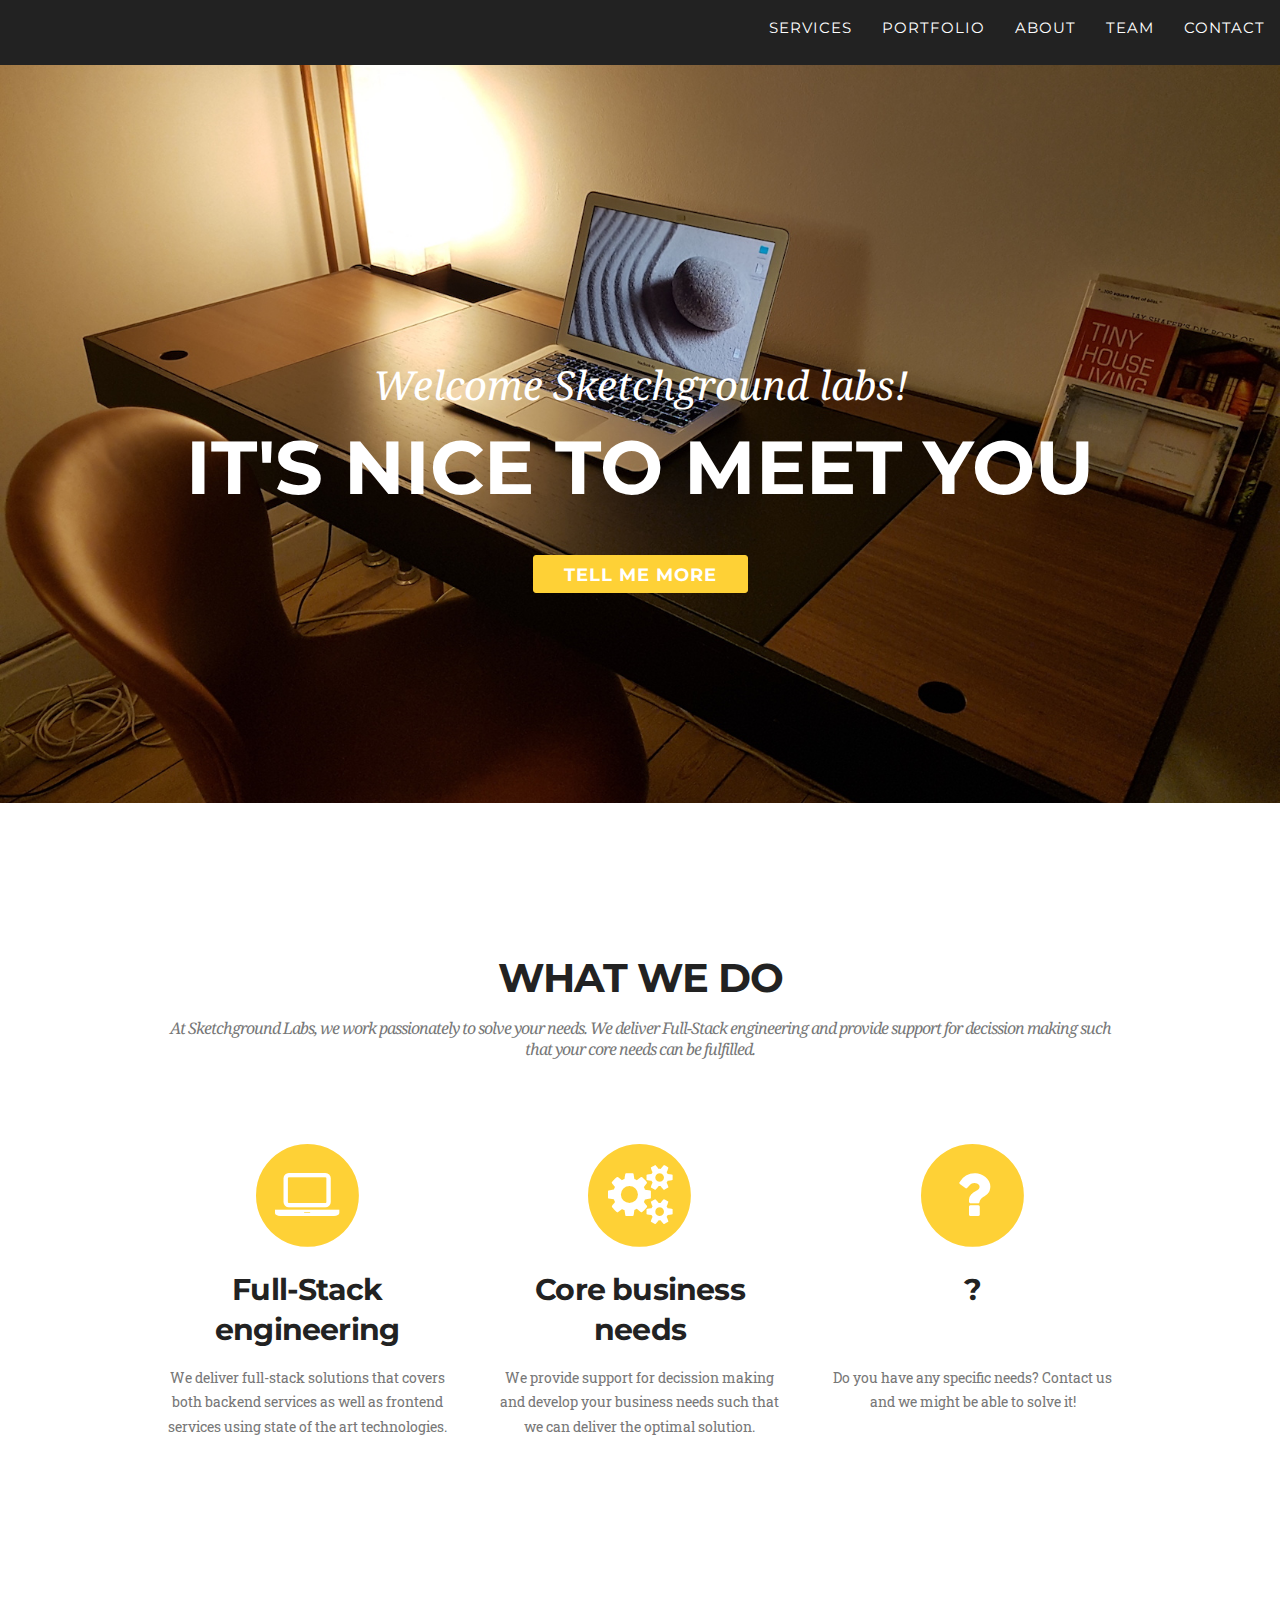
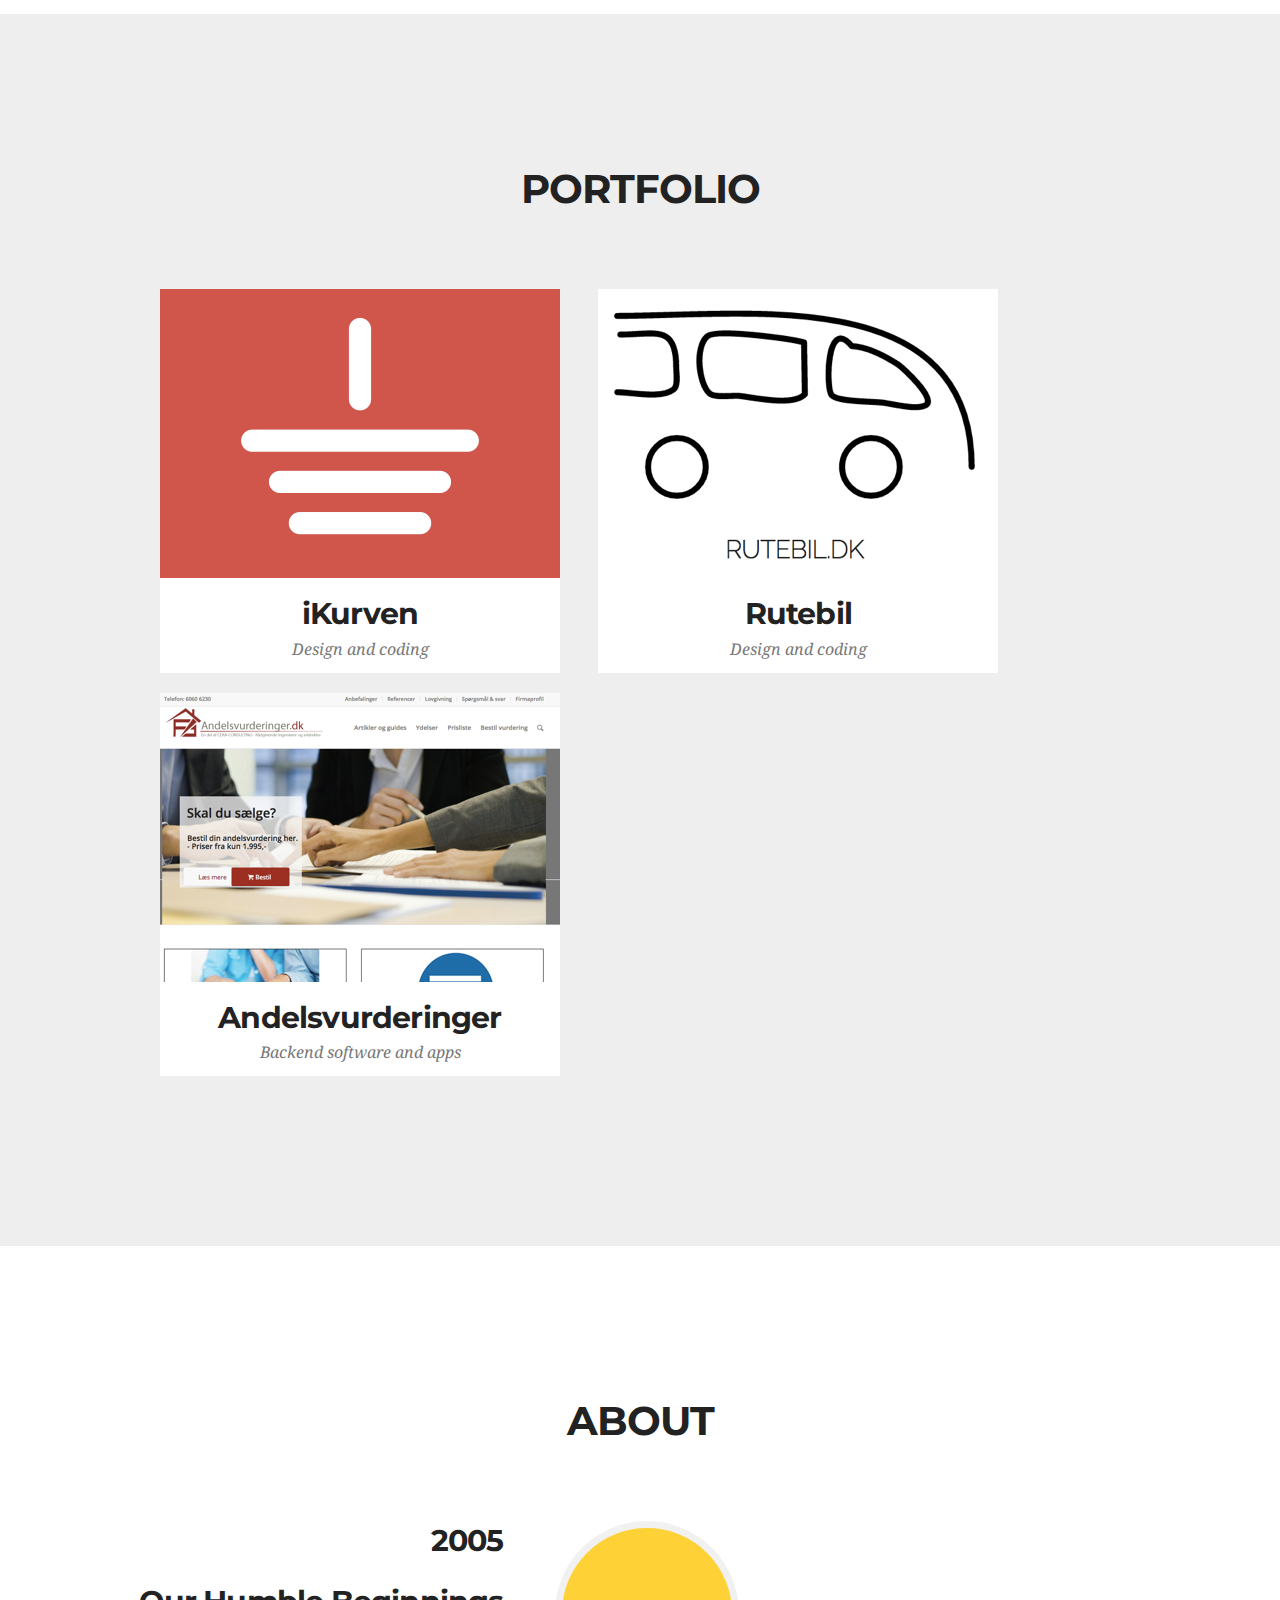
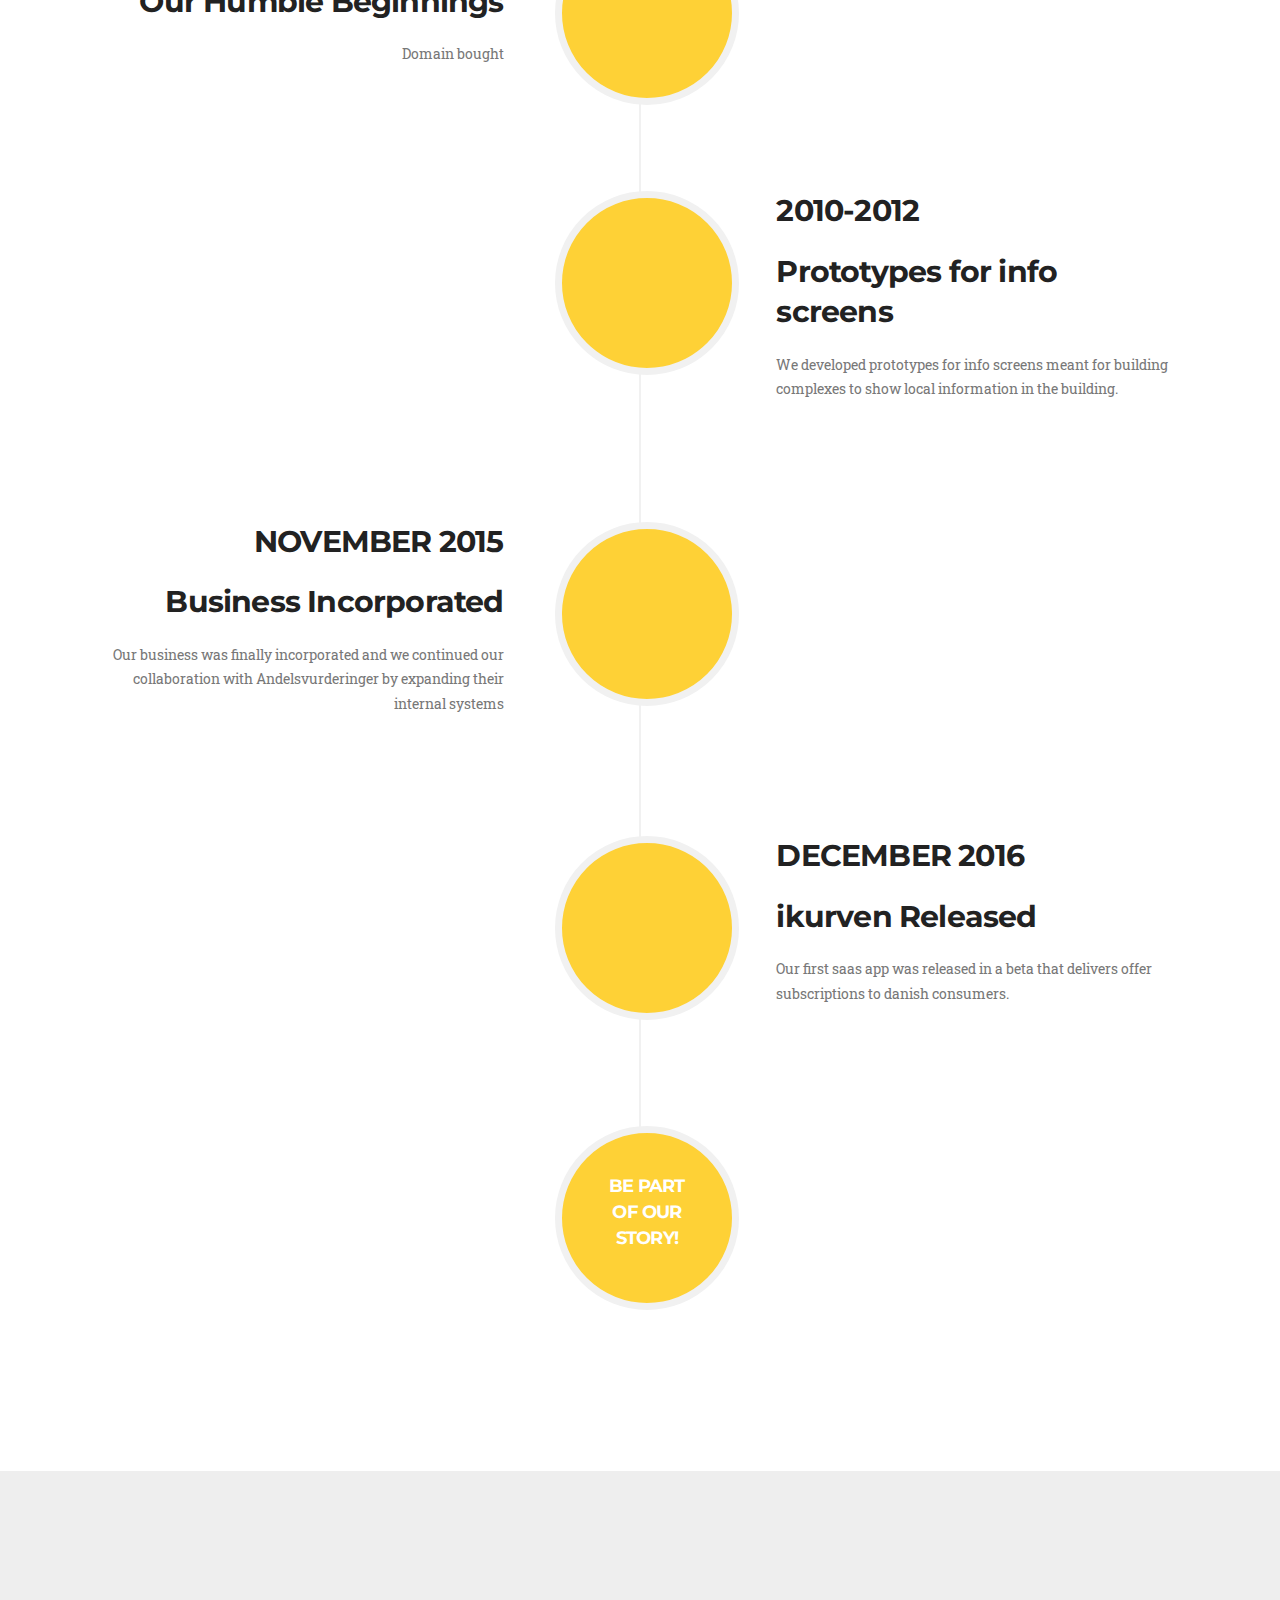
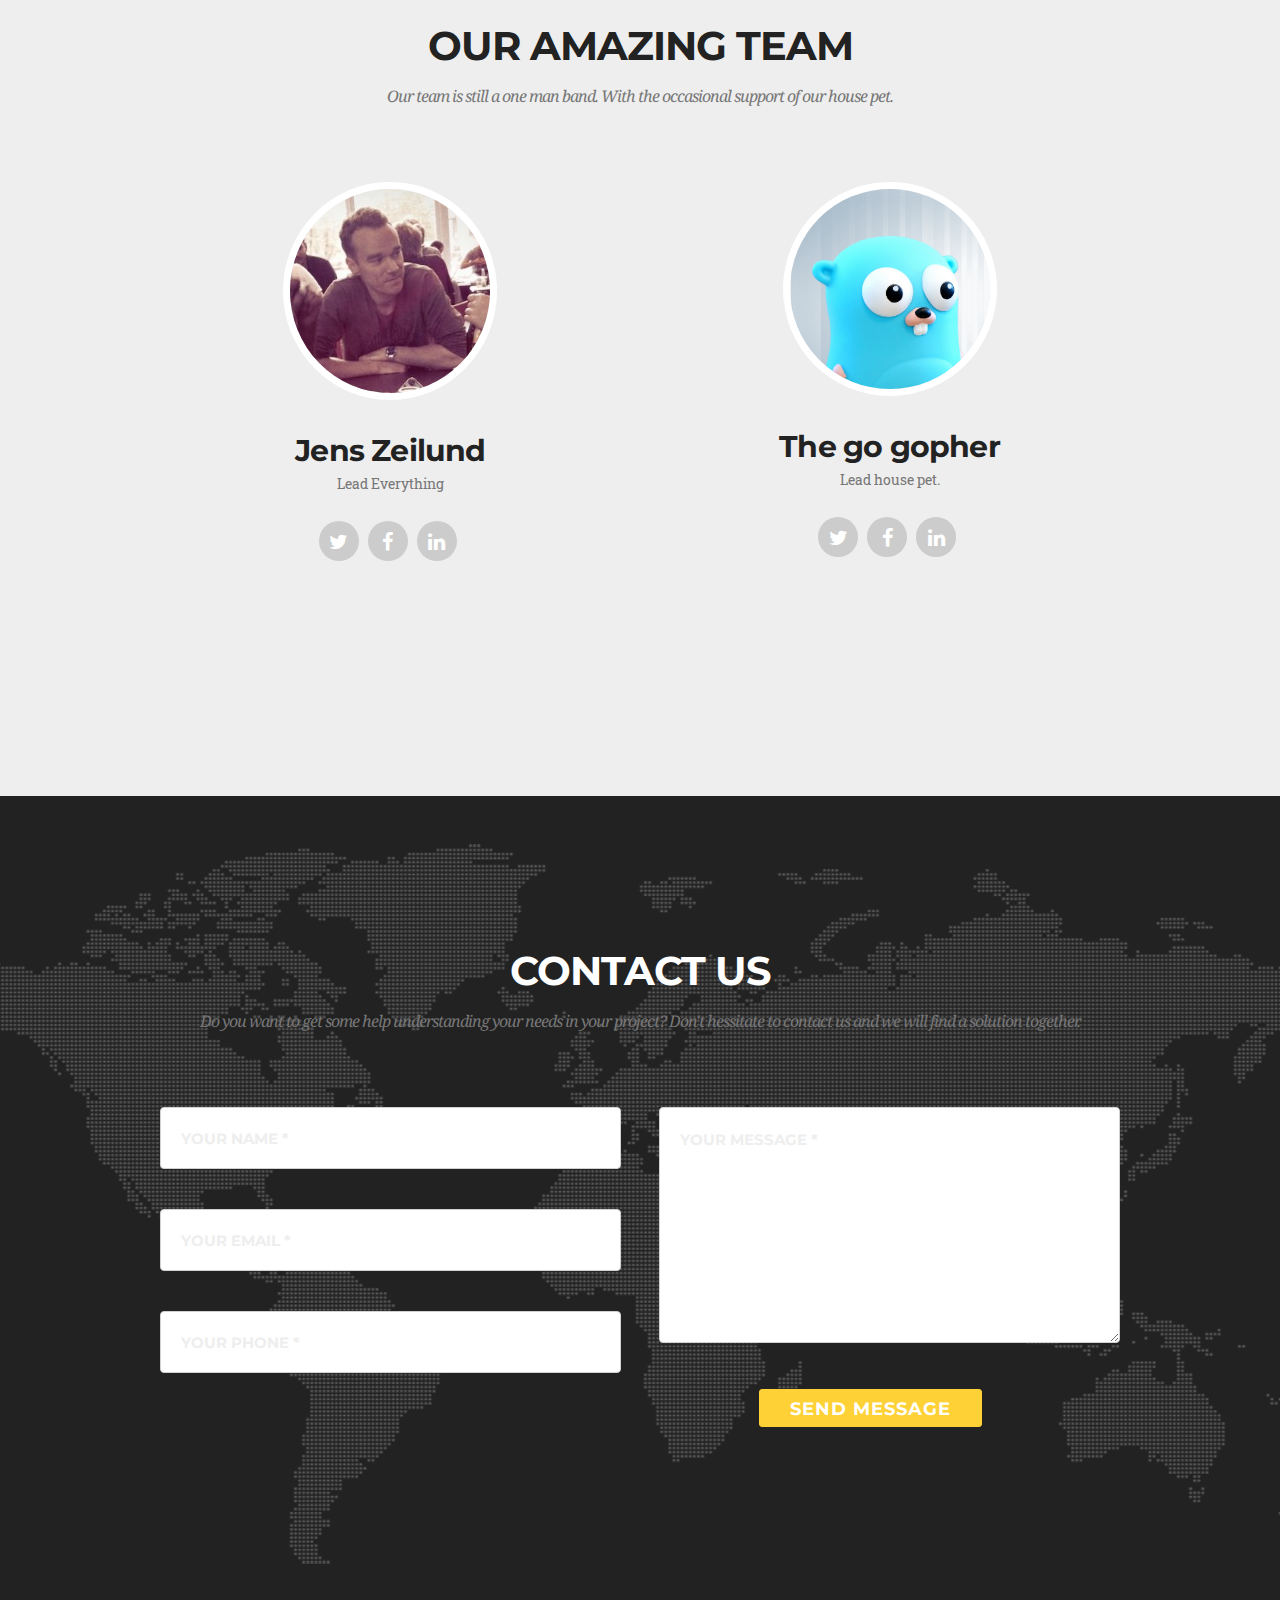
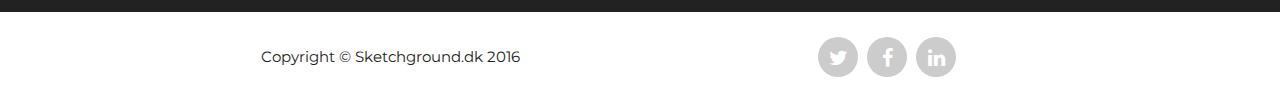
==== commit 017ada1a: "Fixed layout of portfolio, Added slack integration for contact form" ====
--- a/index.html
+++ b/index.html
@@ -121,19 +121,14 @@
 		<section id="portfolio" class="bg-light-gray">
 			<div class="container">
 				<div class="row">
-					<div class="col-lg-12 text-center">
+					<div class="twelve columns text-center">
 						<h2 class="section-heading">Portfolio</h2>
 						<h3 class="section-subheading text-muted"></h3>
 					</div>
 				</div>
 				<div class="row">
 					<div class="six columns col-md-4 col-sm-6 portfolio-item">
-						<a href="#portfolioModal1" class="portfolio-link" data-toggle="modal">
-							<div class="portfolio-hover">
-								<div class="portfolio-hover-content">
-									<i class="fa fa-plus fa-3x"></i>
-								</div>
-							</div>
+						<a href="https://www.ikurven.dk" class="portfolio-link" data-toggle="modal">
 							<img src="img/portfolio/ikurven.png" class="img-responsive" alt="">
 						</a>
 						<div class="portfolio-caption">
@@ -142,12 +137,7 @@
 						</div>
 					</div>
 					<div class="six columns col-md-4 col-sm-6 portfolio-item">
-						<a href="#portfolioModal2" class="portfolio-link" data-toggle="modal">
-							<div class="portfolio-hover">
-								<div class="portfolio-hover-content">
-									<i class="fa fa-plus fa-3x"></i>
-								</div>
-							</div>
+						<a href="https://www.rutebil.dk" class="portfolio-link" data-toggle="modal">
 							<img src="img/portfolio/rutebil.png" class="img-responsive" alt="">
 						</a>
 						<div class="portfolio-caption">
@@ -157,13 +147,8 @@
 					</div>
 				</div>
 				<div class="row">
-					<div class="sixcolumns col-md-4 col-sm-6 portfolio-item">
-						<a href="#portfolioModal2" class="portfolio-link" data-toggle="modal">
-							<div class="portfolio-hover">
-								<div class="portfolio-hover-content">
-									<i class="fa fa-plus fa-3x"></i>
-								</div>
-							</div>
+					<div class="six columns portfolio-item">
+						<a href="https://www.andelsvurderinger.dk" class="portfolio-link" data-toggle="modal">
 							<img src="img/portfolio/andelsvurderinger.png" class="img-responsive" alt="">
 						</a>
 						<div class="portfolio-caption">
@@ -171,7 +156,7 @@
 							<p class="text-muted">Backend software and apps</p>
 						</div>
 					</div>
-					<div class="sixcolumns col-md-4 col-sm-6 portfolio-item">
+					<div class="six columns portfolio-item">
 					</div>
 				</div>
 			</div>
--- a/css/app.css
+++ b/css/app.css
@@ -328,16 +328,17 @@
   text-transform: none;
 }
 #portfolio .portfolio-item {
-  margin: 0 0 15px;
-  right: 0;
+  max-width: 400px;
+  padding-bottom: 20px;
 }
 #portfolio .portfolio-item .portfolio-link {
   display: block;
   position: relative;
   margin: 0 auto;
+  background-color: #fff;
 }
 #portfolio .portfolio-item .portfolio-link img {
-  max-width: 100%;
+  width: 100%;
 }
 #portfolio .portfolio-item .portfolio-link .portfolio-hover {
   background: rgba(254, 209, 54, 0.9);
@@ -370,14 +371,13 @@
   margin: 0;
 }
 #portfolio .portfolio-item .portfolio-caption {
-  max-width: 400px;
-  margin: 0 auto;
+  width: 100%;
   background-color: white;
   text-align: center;
-  padding: 25px;
 }
 #portfolio .portfolio-item .portfolio-caption h4 {
   text-transform: none;
+  padding-top: 10px;
   margin: 0;
 }
 #portfolio .portfolio-item .portfolio-caption p {
@@ -385,14 +385,10 @@
   font-style: italic;
   font-size: 16px;
   margin: 0;
+  padding-bottom: 10px;
 }
 #portfolio * {
   z-index: 2;
-}
-@media (min-width: 767px) {
-  #portfolio .portfolio-item {
-    margin: 0 0 30px;
-  }
 }
 .timeline {
   list-style: none;
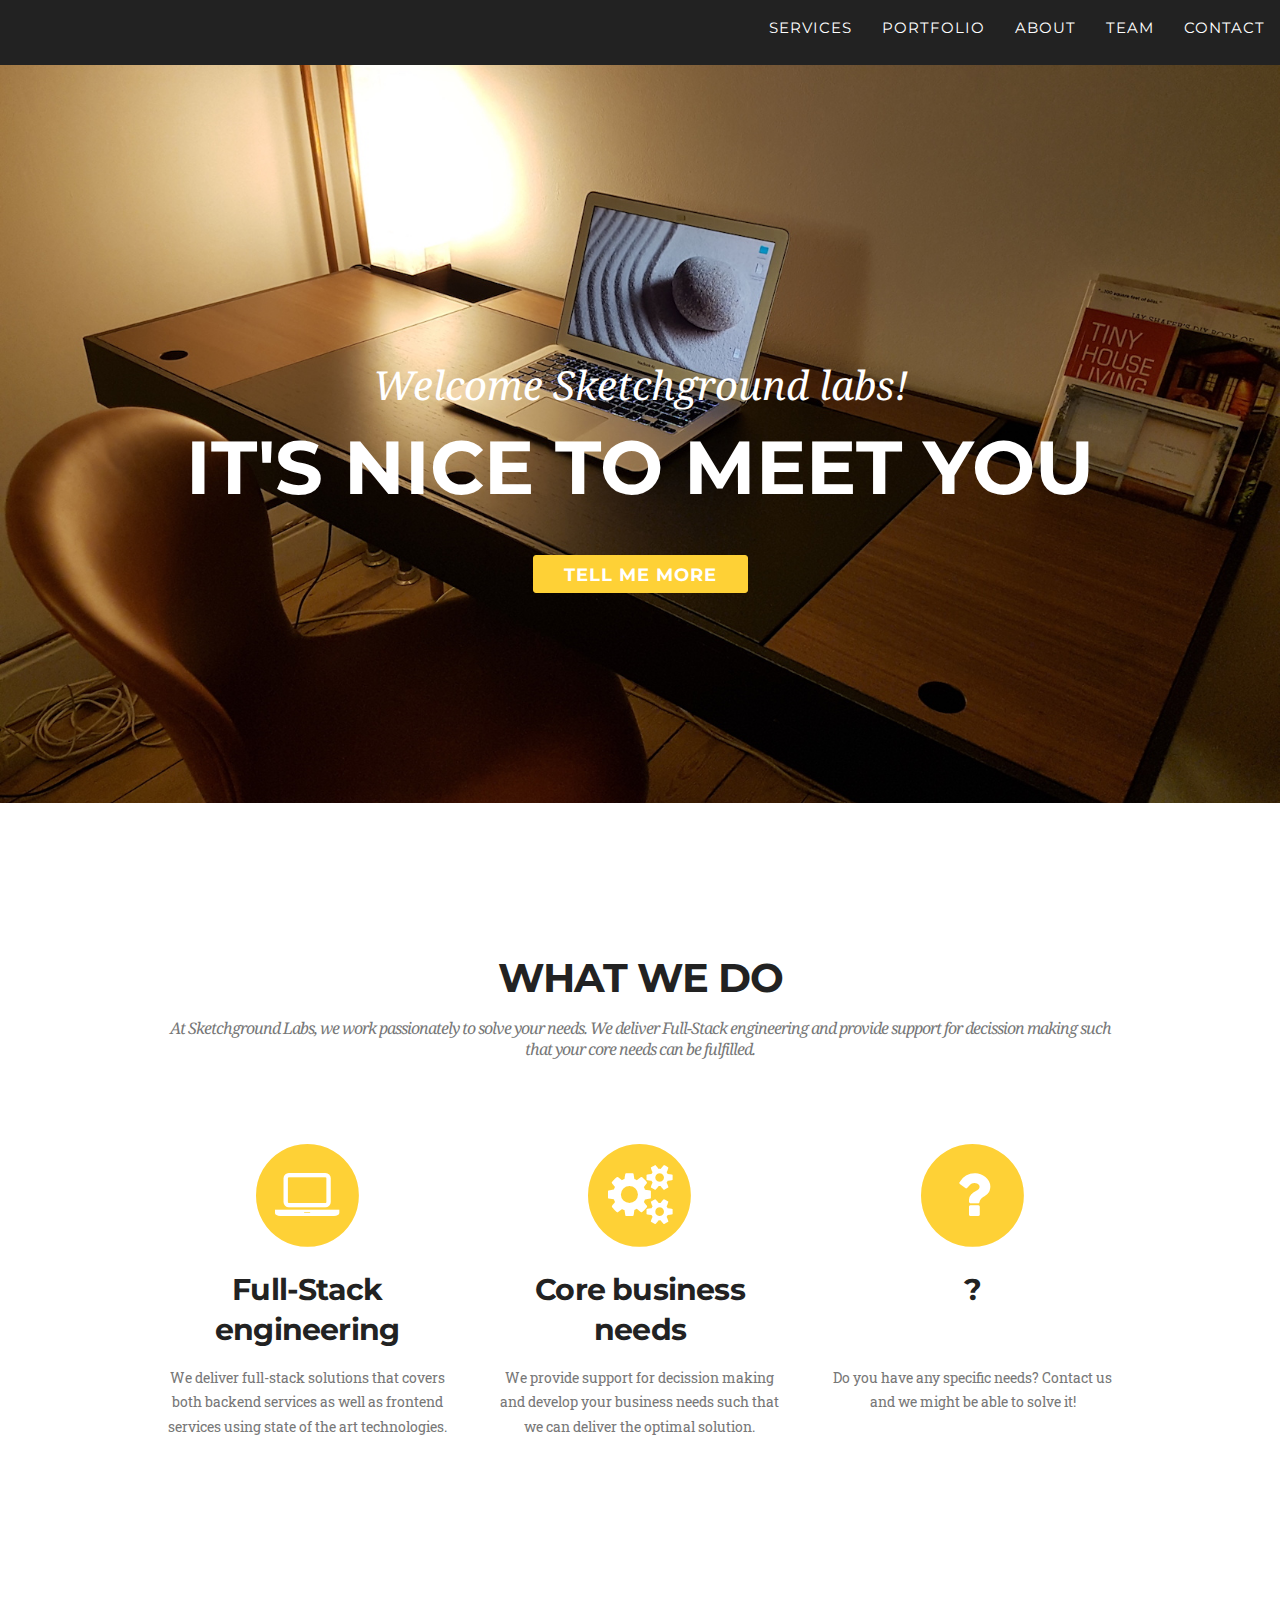
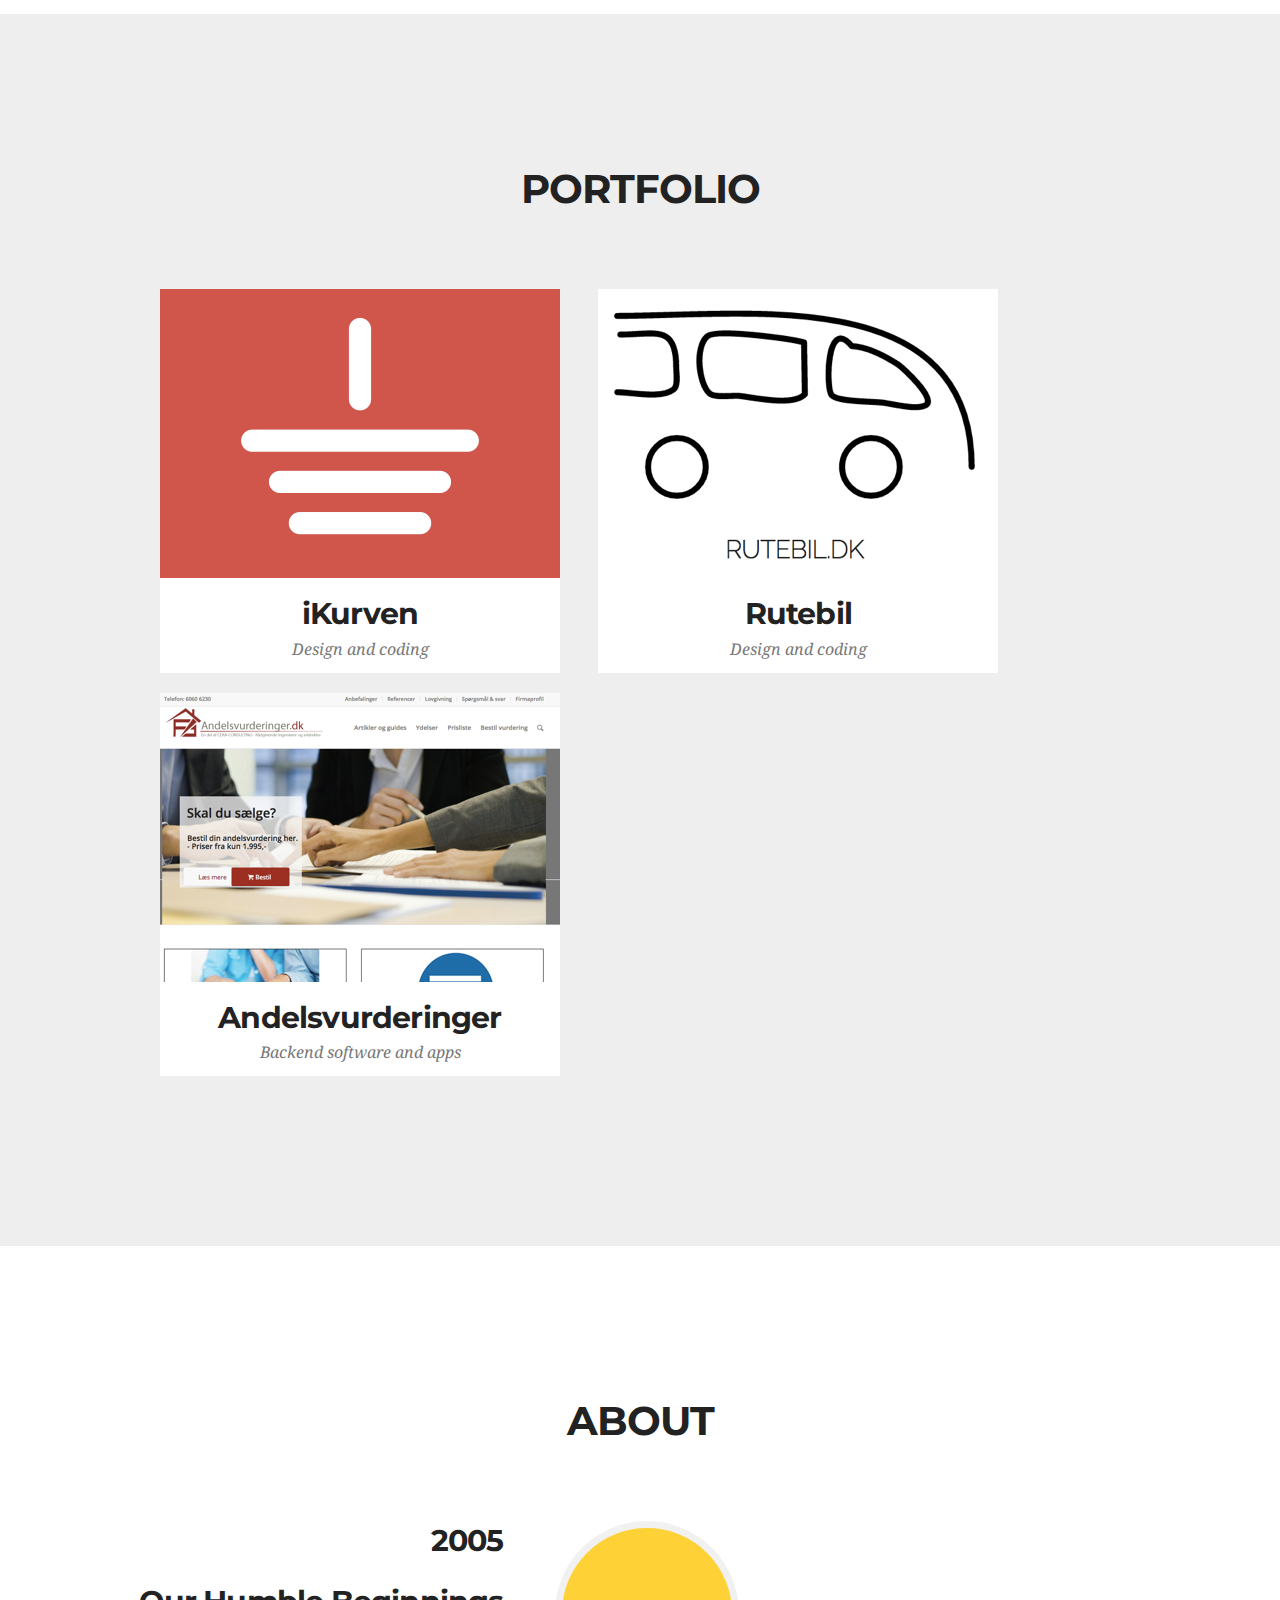
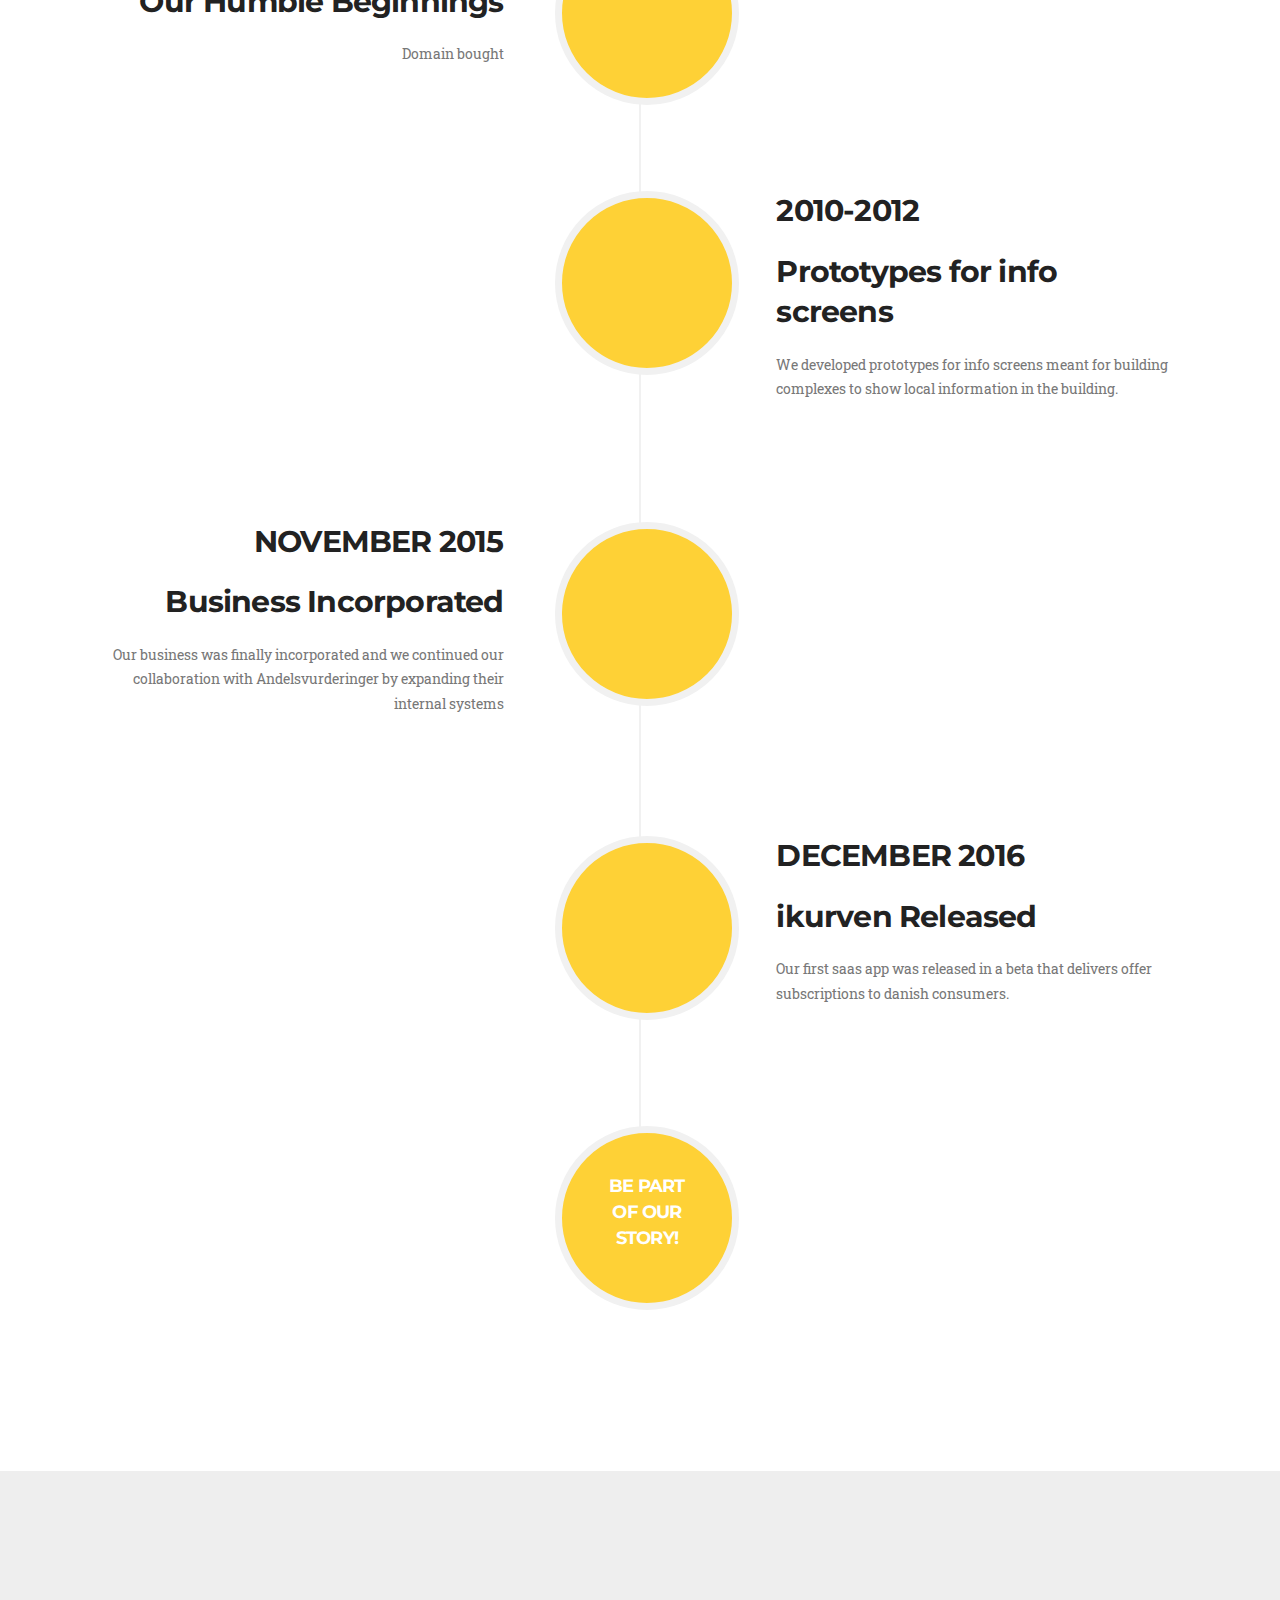
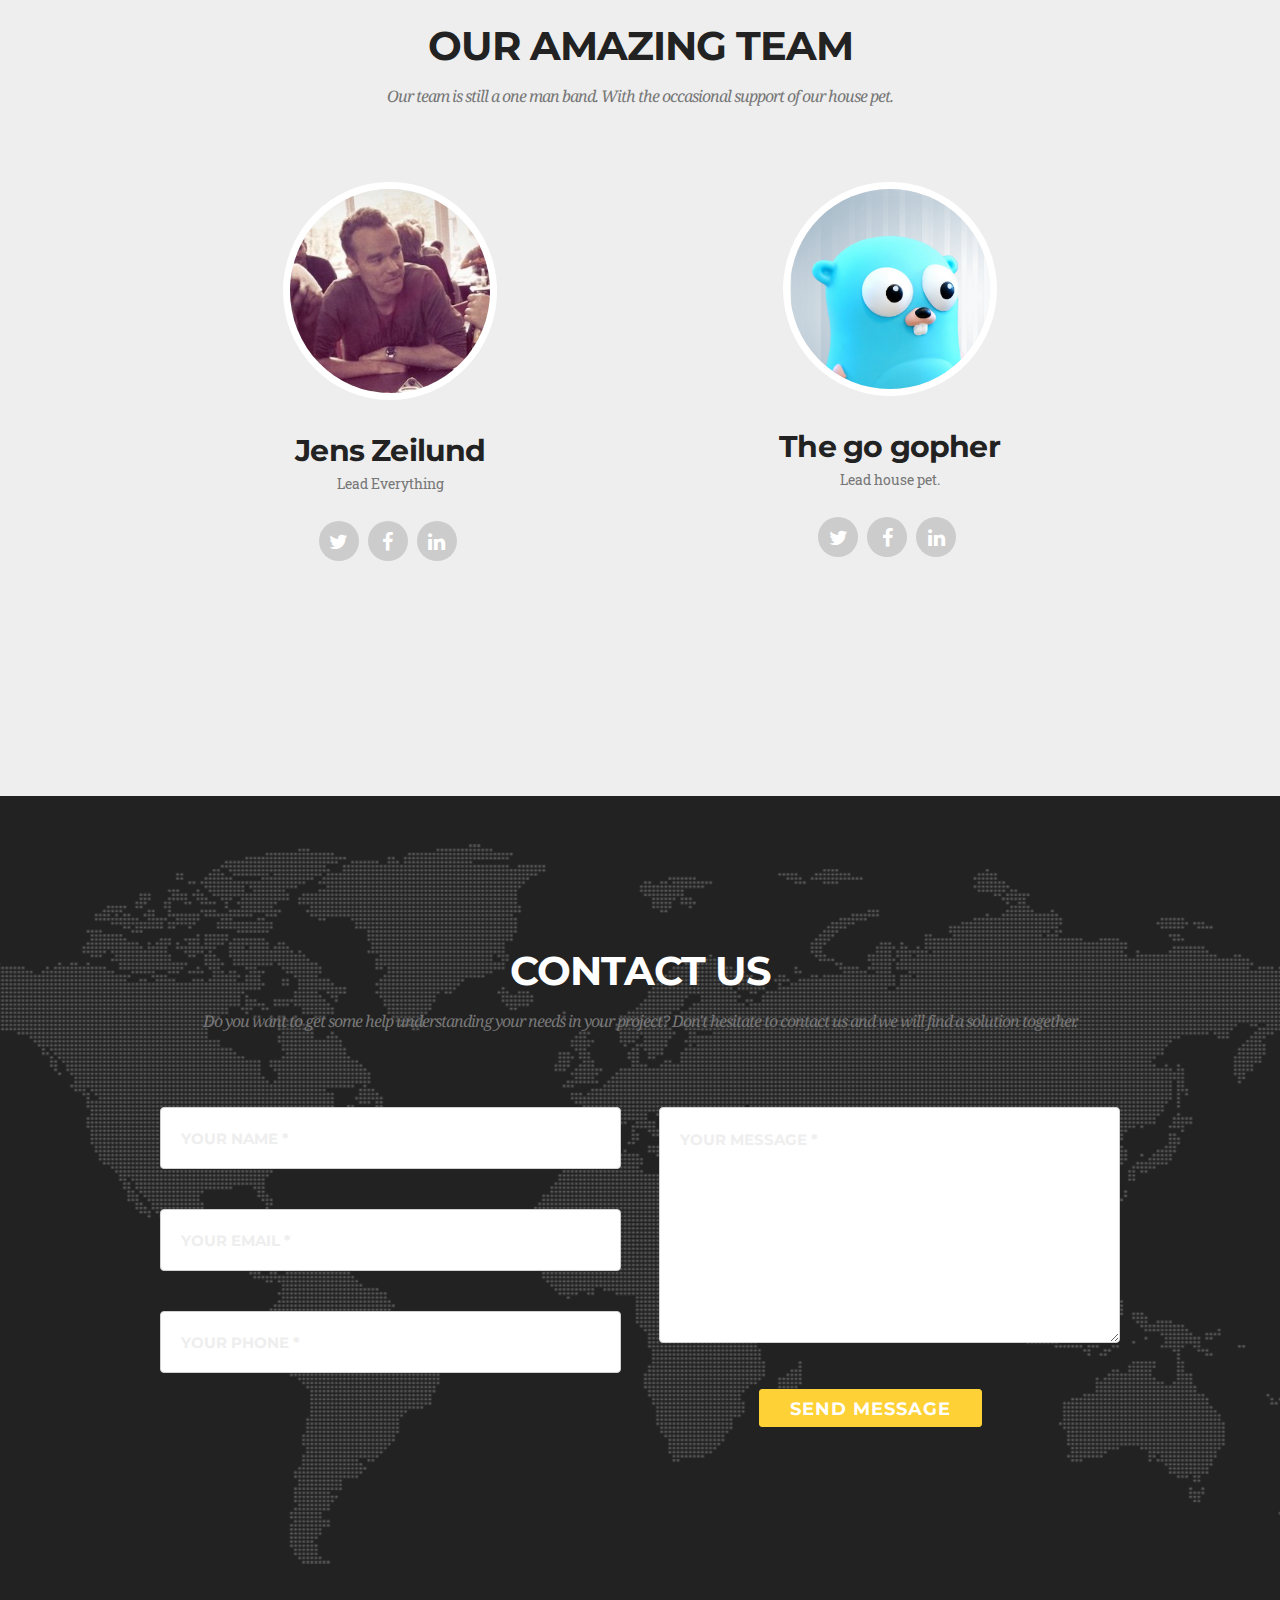
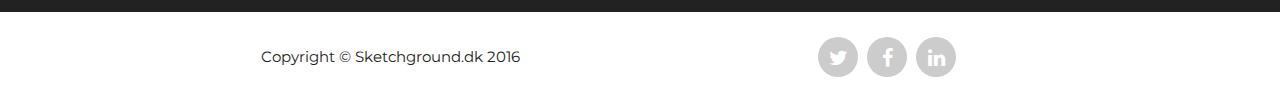
==== commit ba203a17: "Fixed spelling error" ====
--- a/index.html
+++ b/index.html
@@ -328,7 +328,7 @@
 				<div class="row">
 					<div class="col-lg-12 text-center">
 						<h2 class="section-heading">Contact Us</h2>
-						<h3 class="section-subheading text-muted">Do you want to get some help understanding your needs in your project? Don't hessitate to contact us and we will find a solution together.</h3>
+						<h3 class="section-subheading text-muted">Do you want to get some help understanding your needs in your project? Don't hesitate to contact us and we will find a solution together.</h3>
 					</div>
 				</div>
 				<div class="row">
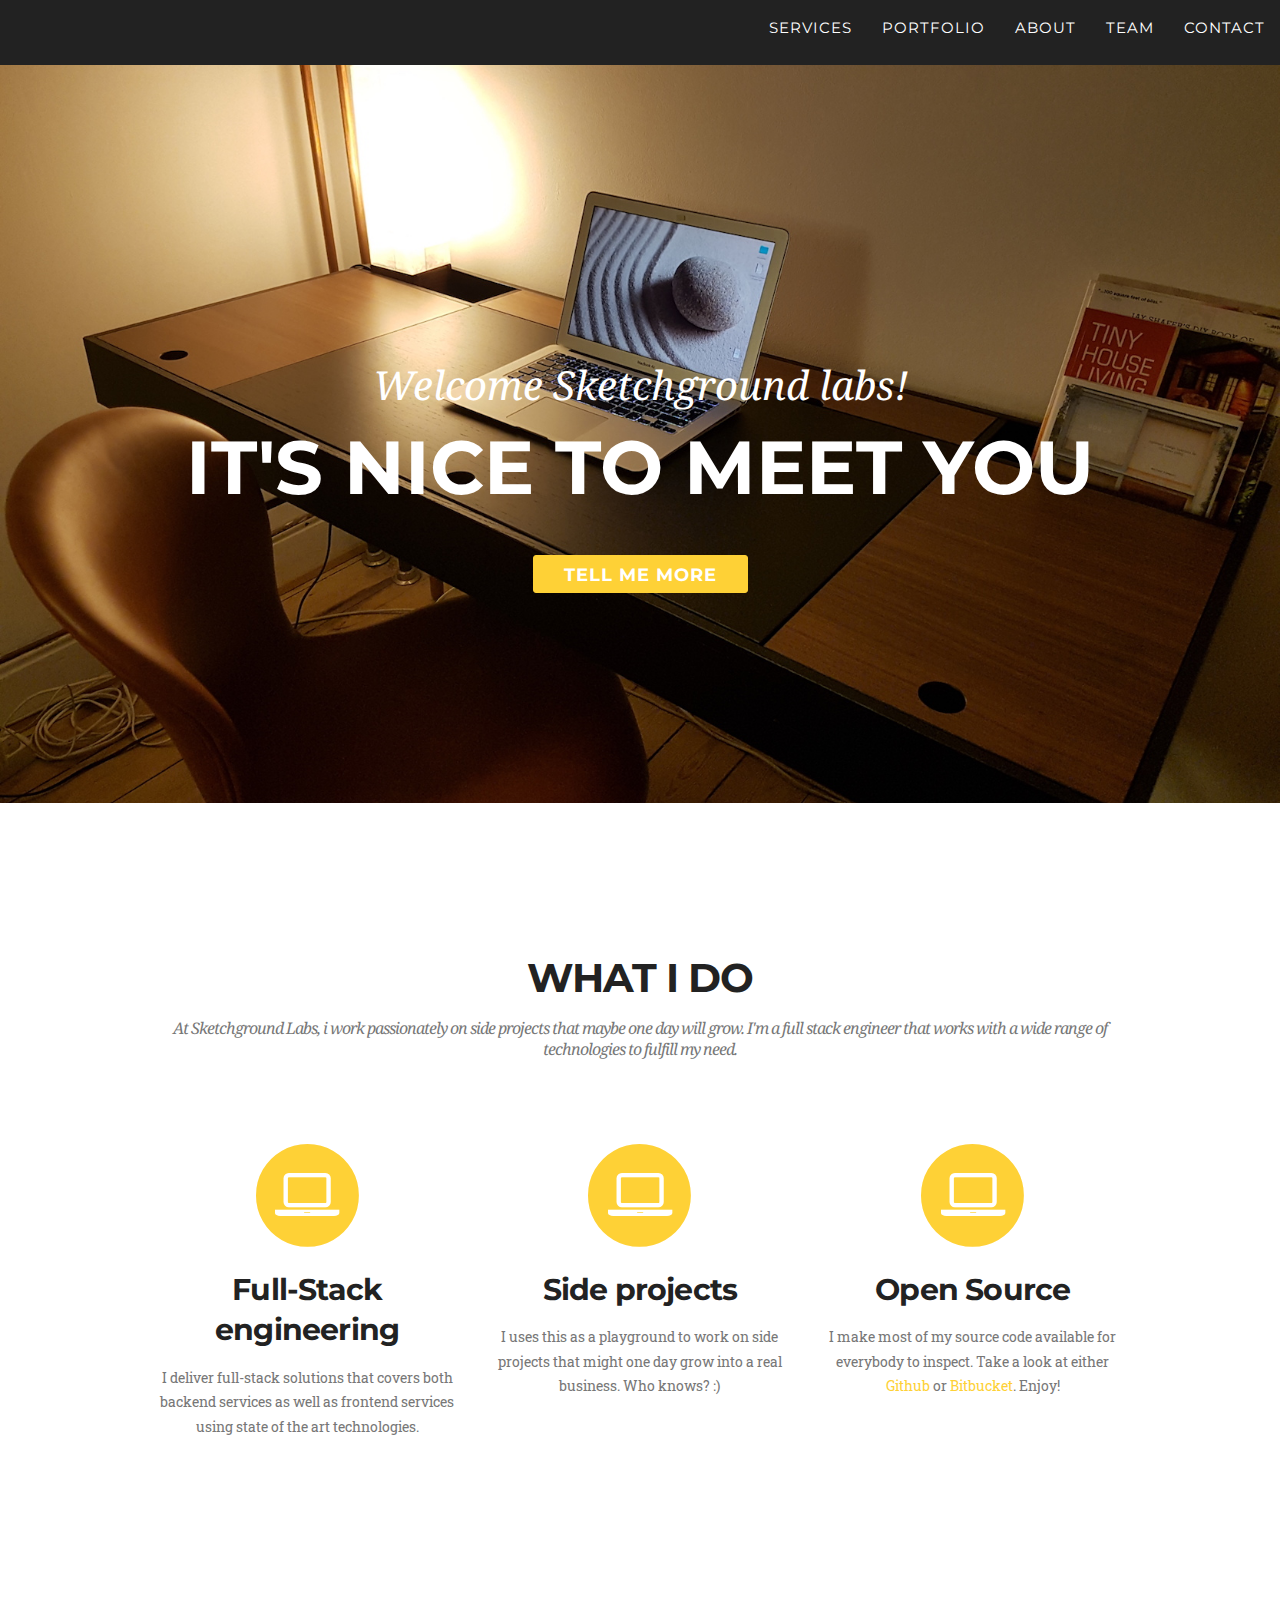
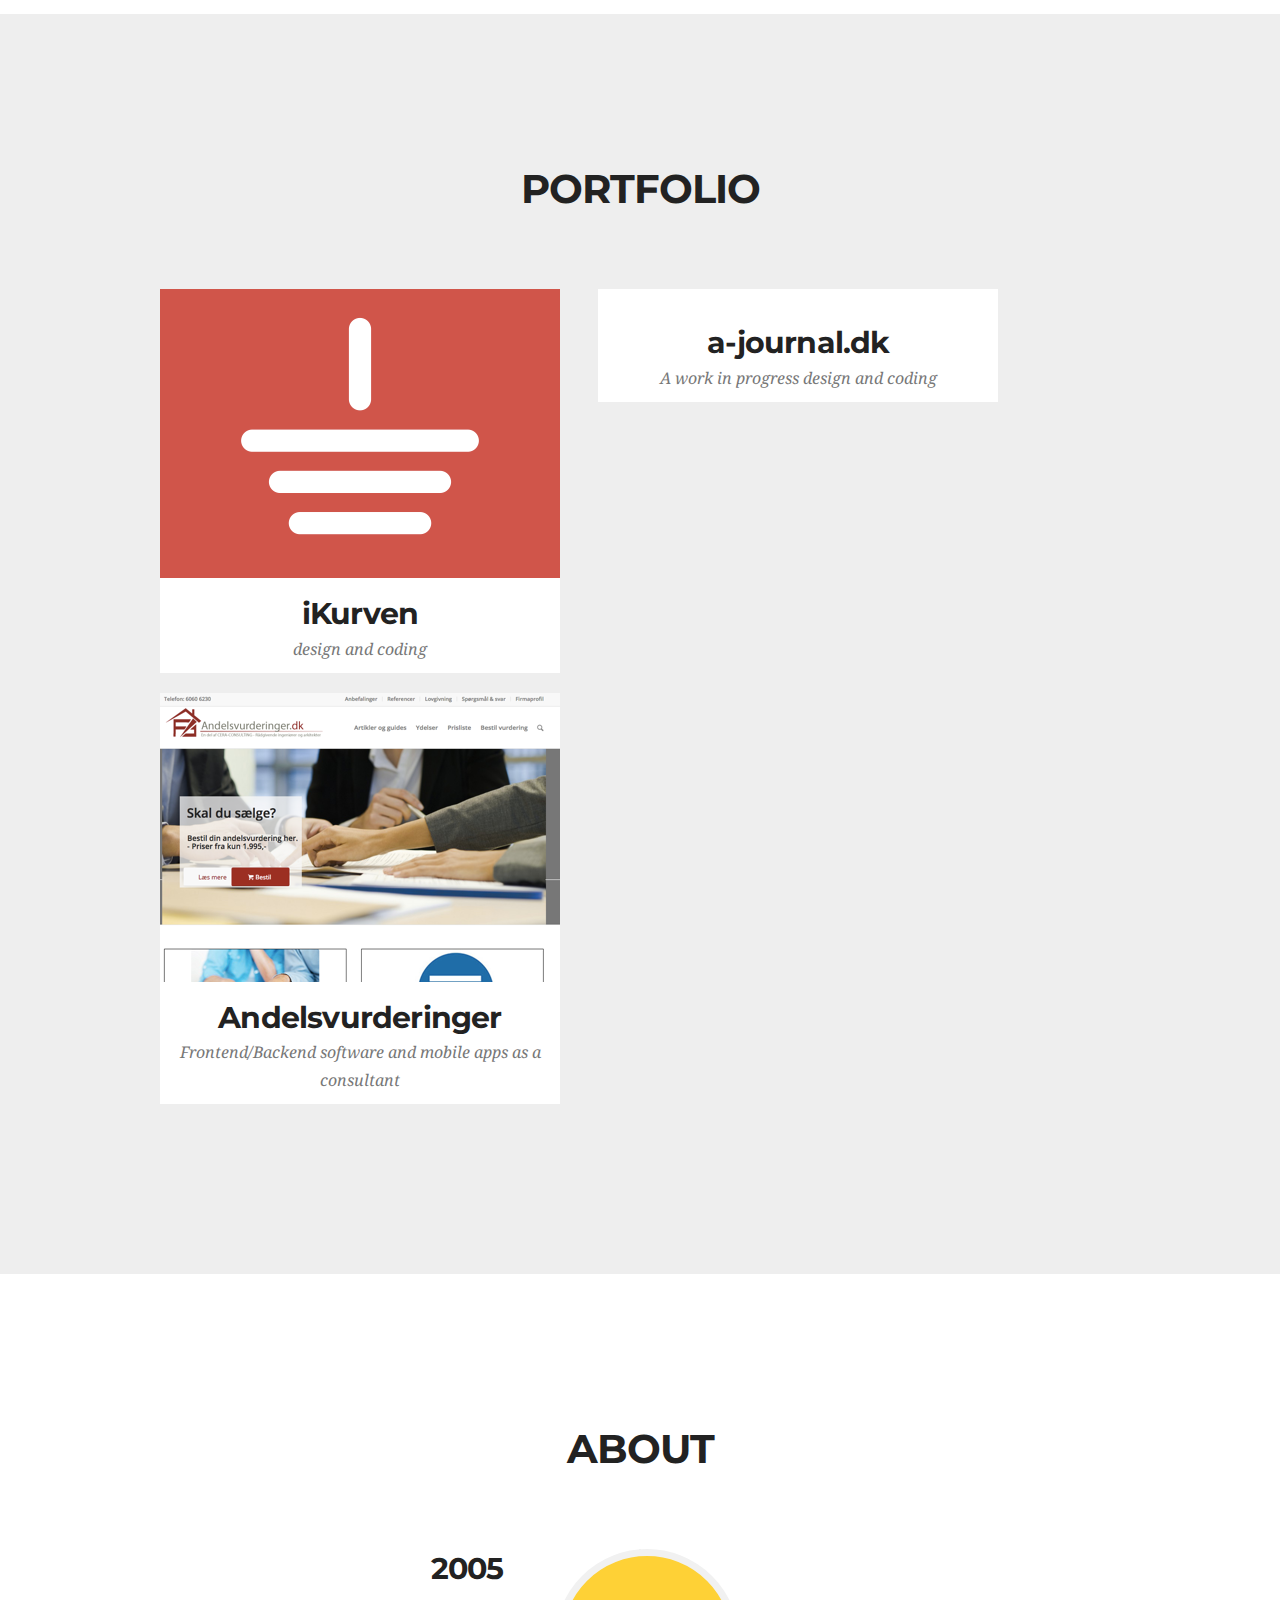
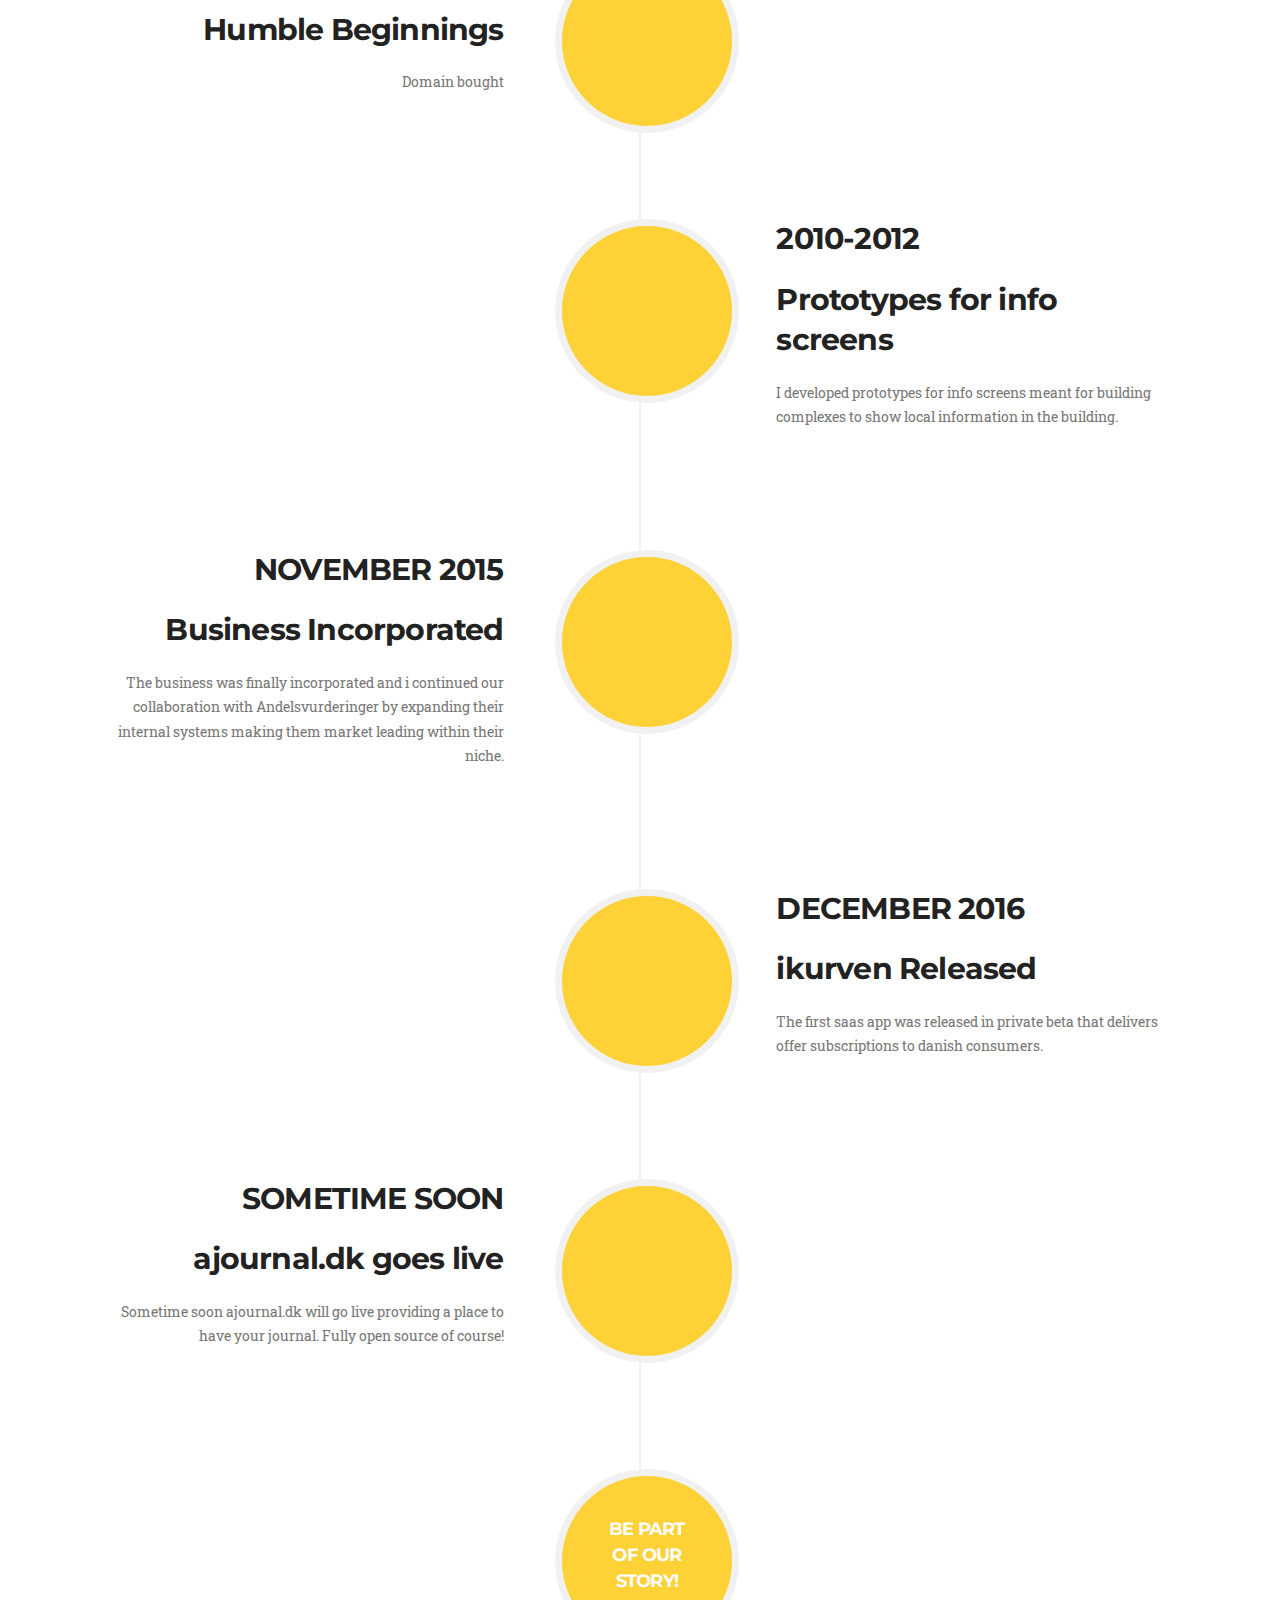
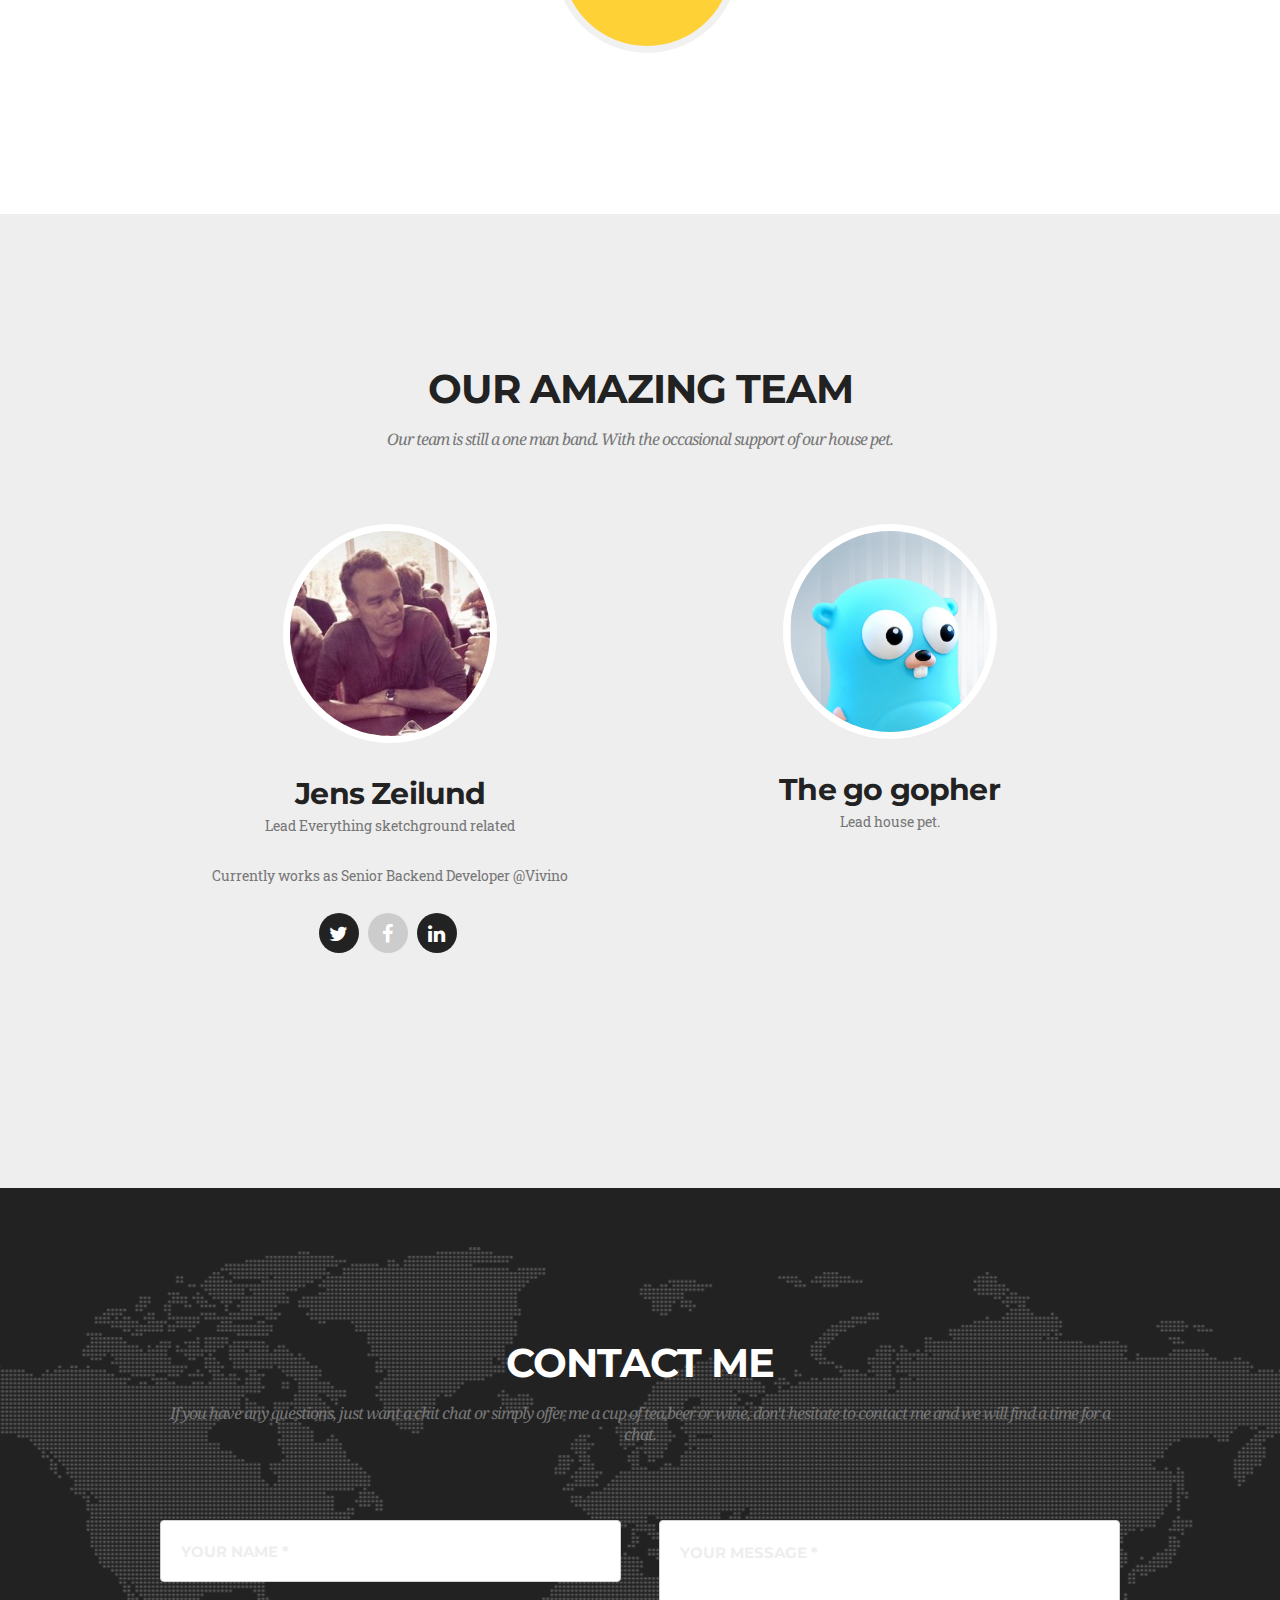
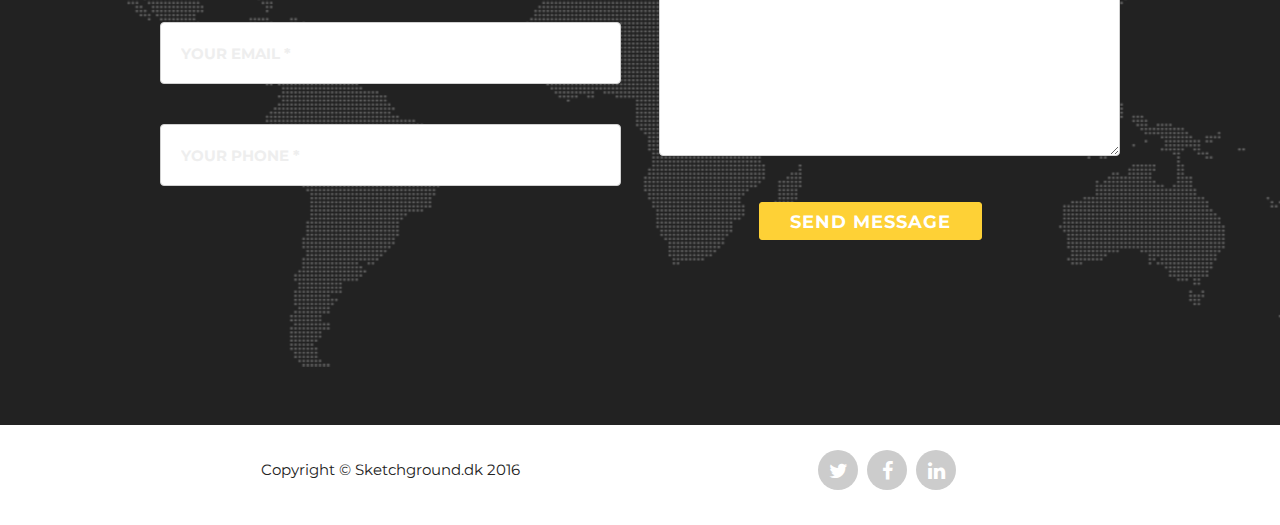
==== commit 17e0ab04: "Made site more oriented towards a personal profile #1" ====
--- a/index.html
+++ b/index.html
@@ -84,8 +84,8 @@
 			<div class="container">
 				<div class="row">
 					<div class="col-lg-12 text-center">
-						<h2 class="section-heading">What we do</h2>
-						<h3 class="section-subheading text-muted">At Sketchground Labs, we work passionately to solve your needs. We deliver Full-Stack engineering and provide support for decission making such that your core needs can be fulfilled.</h3>
+						<h2 class="section-heading">What i do</h2>
+						<h3 class="section-subheading text-muted">At Sketchground Labs, i work passionately on side projects that maybe one day will grow. I'm a full stack engineer that works with a wide range of technologies to fulfill my need.</h3>
 					</div>
 				</div>
 				<div class="row text-center">
@@ -95,23 +95,23 @@
 							<i class="fa fa-laptop fa-stack-1x fa-inverse"></i>
 						</span>
 						<h4 class="service-heading">Full-Stack engineering</h4>
-						<p class="text-muted">We deliver full-stack solutions that covers both backend services as well as frontend services using state of the art technologies.</p>
+						<p class="text-muted">I deliver full-stack solutions that covers both backend services as well as frontend services using state of the art technologies.</p>
 					</div>
 					<div class="four columns col-md-4">
 						<span class="fa-stack fa-4x">
 							<i class="fa fa-circle fa-stack-2x text-primary"></i>
-							<i class="fa fa-gears fa-stack-1x fa-inverse"></i>
+							<i class="fa fa-laptop fa-stack-1x fa-inverse"></i>
 						</span>
-						<h4 class="service-heading">Core business needs</h4>
-						<p class="text-muted">We provide support for decission making and develop your business needs such that we can deliver the optimal solution.</p>
+						<h4 class="service-heading">Side projects</h4>
+						<p class="text-muted">I uses this as a playground to work on side projects that might one day grow into a real business. Who knows? :)</p>
 					</div>
 					<div class="four columns col-md-4">
 						<span class="fa-stack fa-4x">
 							<i class="fa fa-circle fa-stack-2x text-primary"></i>
-							<i class="fa fa-question fa-stack-1x fa-inverse"></i>
+							<i class="fa fa-laptop fa-stack-1x fa-inverse"></i>
 						</span>
-						<h4 class="service-heading">?<br/>&nbsp;</h4>
-						<p class="text-muted">Do you have any specific needs? Contact us and we might be able to solve it!</p>
+						<h4 class="service-heading">Open Source</h4>
+						<p class="text-muted">I make most of my source code available for everybody to inspect. Take a look at either <a href="https://www.github.com/sketchground">Github</a> or <a href="https://www.bitbucket.org/jzs">Bitbucket</a>. Enjoy!</p>
 					</div>
 				</div>
 			</div>
@@ -133,9 +133,19 @@
 						</a>
 						<div class="portfolio-caption">
 							<h4>iKurven</h4>
-							<p class="text-muted">Design and coding</p>
-						</div>
-					</div>
+							<p class="text-muted">design and coding</p>
+						</div>
+					</div>
+					<div class="six columns col-md-4 col-sm-6 portfolio-item">
+						<a href="https://www.ajournal.dk" class="portfolio-link" data-toggle="modal">
+							<img src="img/portfolio/ajournal.png" class="img-responsive" alt="">
+						</a>
+						<div class="portfolio-caption">
+							<h4>a-journal.dk</h4>
+							<p class="text-muted">A work in progress design and coding</p>
+						</div>
+					</div>
+					<!--
 					<div class="six columns col-md-4 col-sm-6 portfolio-item">
 						<a href="https://www.rutebil.dk" class="portfolio-link" data-toggle="modal">
 							<img src="img/portfolio/rutebil.png" class="img-responsive" alt="">
@@ -145,6 +155,7 @@
 							<p class="text-muted">Design and coding</p>
 						</div>
 					</div>
+					-->
 				</div>
 				<div class="row">
 					<div class="six columns portfolio-item">
@@ -153,7 +164,7 @@
 						</a>
 						<div class="portfolio-caption">
 							<h4>Andelsvurderinger</h4>
-							<p class="text-muted">Backend software and apps</p>
+							<p class="text-muted">Frontend/Backend software and mobile apps as a consultant</p>
 						</div>
 					</div>
 					<div class="six columns portfolio-item">
@@ -181,7 +192,7 @@
 								<div class="timeline-panel">
 									<div class="timeline-heading">
 										<h4>2005</h4>
-										<h4 class="subheading">Our Humble Beginnings</h4>
+										<h4 class="subheading">Humble Beginnings</h4>
 									</div>
 									<div class="timeline-body">
 										<p class="text-muted">Domain bought</p>
@@ -198,7 +209,7 @@
 										<h4 class="subheading">Prototypes for info screens</h4>
 									</div>
 									<div class="timeline-body">
-										<p class="text-muted">We developed prototypes for info screens meant for building complexes to show local information in the building.</p>
+										<p class="text-muted">I developed prototypes for info screens meant for building complexes to show local information in the building.</p>
 									</div>
 								</div>
 							</li>
@@ -212,7 +223,7 @@
 										<h4 class="subheading">Business Incorporated</h4>
 									</div>
 									<div class="timeline-body">
-										<p class="text-muted">Our business was finally incorporated and we continued our collaboration with Andelsvurderinger by expanding their internal systems</p>
+										<p class="text-muted">The business was finally incorporated and i continued our collaboration with Andelsvurderinger by expanding their internal systems making them market leading within their niche.</p>
 									</div>
 								</div>
 							</li>
@@ -226,7 +237,21 @@
 										<h4 class="subheading">ikurven Released</h4>
 									</div>
 									<div class="timeline-body">
-										<p class="text-muted">Our first saas app was released in a beta that delivers offer subscriptions to danish consumers.</p>
+										<p class="text-muted">The first saas app was released in private beta that delivers offer subscriptions to danish consumers.</p>
+									</div>
+								</div>
+							</li>
+							<li>
+								<div class="timeline-image">
+									<!--                                 <img class="img-circle img-responsive" src="img/about/4.jpg" alt=""> -->
+								</div>
+								<div class="timeline-panel">
+									<div class="timeline-heading">
+										<h4>Sometime soon</h4>
+										<h4 class="subheading">ajournal.dk goes live</h4>
+									</div>
+									<div class="timeline-body">
+										<p class="text-muted">Sometime soon ajournal.dk will go live providing a place to have your journal. Fully open source of course!</p>
 									</div>
 								</div>
 							</li>
@@ -257,13 +282,14 @@
 						<div class="team-member">
 							<img src="img/team/jzs.jpg" class="img-responsive img-circle" alt="">
 							<h4>Jens Zeilund</h4>
-							<p class="text-muted">Lead Everything</p>
+							<p class="text-muted">Lead Everything sketchground related</p>
+							<p class="text-muted">Currently works as Senior Backend Developer @Vivino </p>
 							<ul class="list-inline social-buttons">
-								<li><a href="#" class="disabled"><i class="fa fa-twitter"></i></a>
+								<li><a href="https://www.twitter.com/sketchground"><i class="fa fa-twitter"></i></a>
 								</li>
 								<li><a href="#" class="disabled"><i class="fa fa-facebook"></i></a>
 								</li>
-								<li><a href="#" class="disabled"><i class="fa fa-linkedin"></i></a>
+								<li><a href="https://www.linkedin.com/in/jens-s%C3%B8rensen-3a954845/"><i class="fa fa-linkedin"></i></a>
 								</li>
 							</ul>
 						</div>
@@ -273,14 +299,6 @@
 							<img src="img/team/gopher.png" class="img-responsive img-circle" alt="">
 							<h4>The go gopher</h4>
 							<p class="text-muted">Lead house pet.</p>
-							<ul class="list-inline social-buttons">
-								<li><a href="#" class="disabled"><i class="fa fa-twitter"></i></a>
-								</li>
-								<li><a href="#" class="disabled"><i class="fa fa-facebook"></i></a>
-								</li>
-								<li><a href="#" class="disabled"><i class="fa fa-linkedin"></i></a>
-								</li>
-							</ul>
 						</div>
 					</div>
 				</div>
@@ -292,43 +310,13 @@
 			</div>
 		</section>
 
-		<!-- Clients Aside -->
-		<!--
-	  <aside class="clients">
-	  <div class="container">
-	  <div class="row">
-	  <div class="col-md-3 col-sm-6">
-	  <a href="#">
-	  <img src="img/logos/andelsvurderinger.jpg" class="img-responsive img-centered" alt="">
-	  </a>
-	  </div>
-	  <div class="col-md-3 col-sm-6">
-	  <a href="#">
-	  <img src="img/logos/designmodo.jpg" class="img-responsive img-centered" alt="">
-	  </a>
-	  </div>
-	  <div class="col-md-3 col-sm-6">
-	  <a href="#">
-	  <img src="img/logos/themeforest.jpg" class="img-responsive img-centered" alt="">
-	  </a>
-	  </div>
-	  <div class="col-md-3 col-sm-6">
-	  <a href="#">
-	  <img src="img/logos/creative-market.jpg" class="img-responsive img-centered" alt="">
-	  </a>
-	  </div>
-	  </div>
-	  </div>
-	  </aside>
-		-->
-
 		<!-- Contact Section -->
 		<section id="contact">
 			<div class="container">
 				<div class="row">
 					<div class="col-lg-12 text-center">
-						<h2 class="section-heading">Contact Us</h2>
-						<h3 class="section-subheading text-muted">Do you want to get some help understanding your needs in your project? Don't hesitate to contact us and we will find a solution together.</h3>
+						<h2 class="section-heading">Contact me</h2>
+						<h3 class="section-subheading text-muted">If you have any questions, just want a chit chat or simply offer me a cup of tea,beer or wine, don't hesitate to contact me and we will find a time for a chat.</h3>
 					</div>
 				</div>
 				<div class="row">
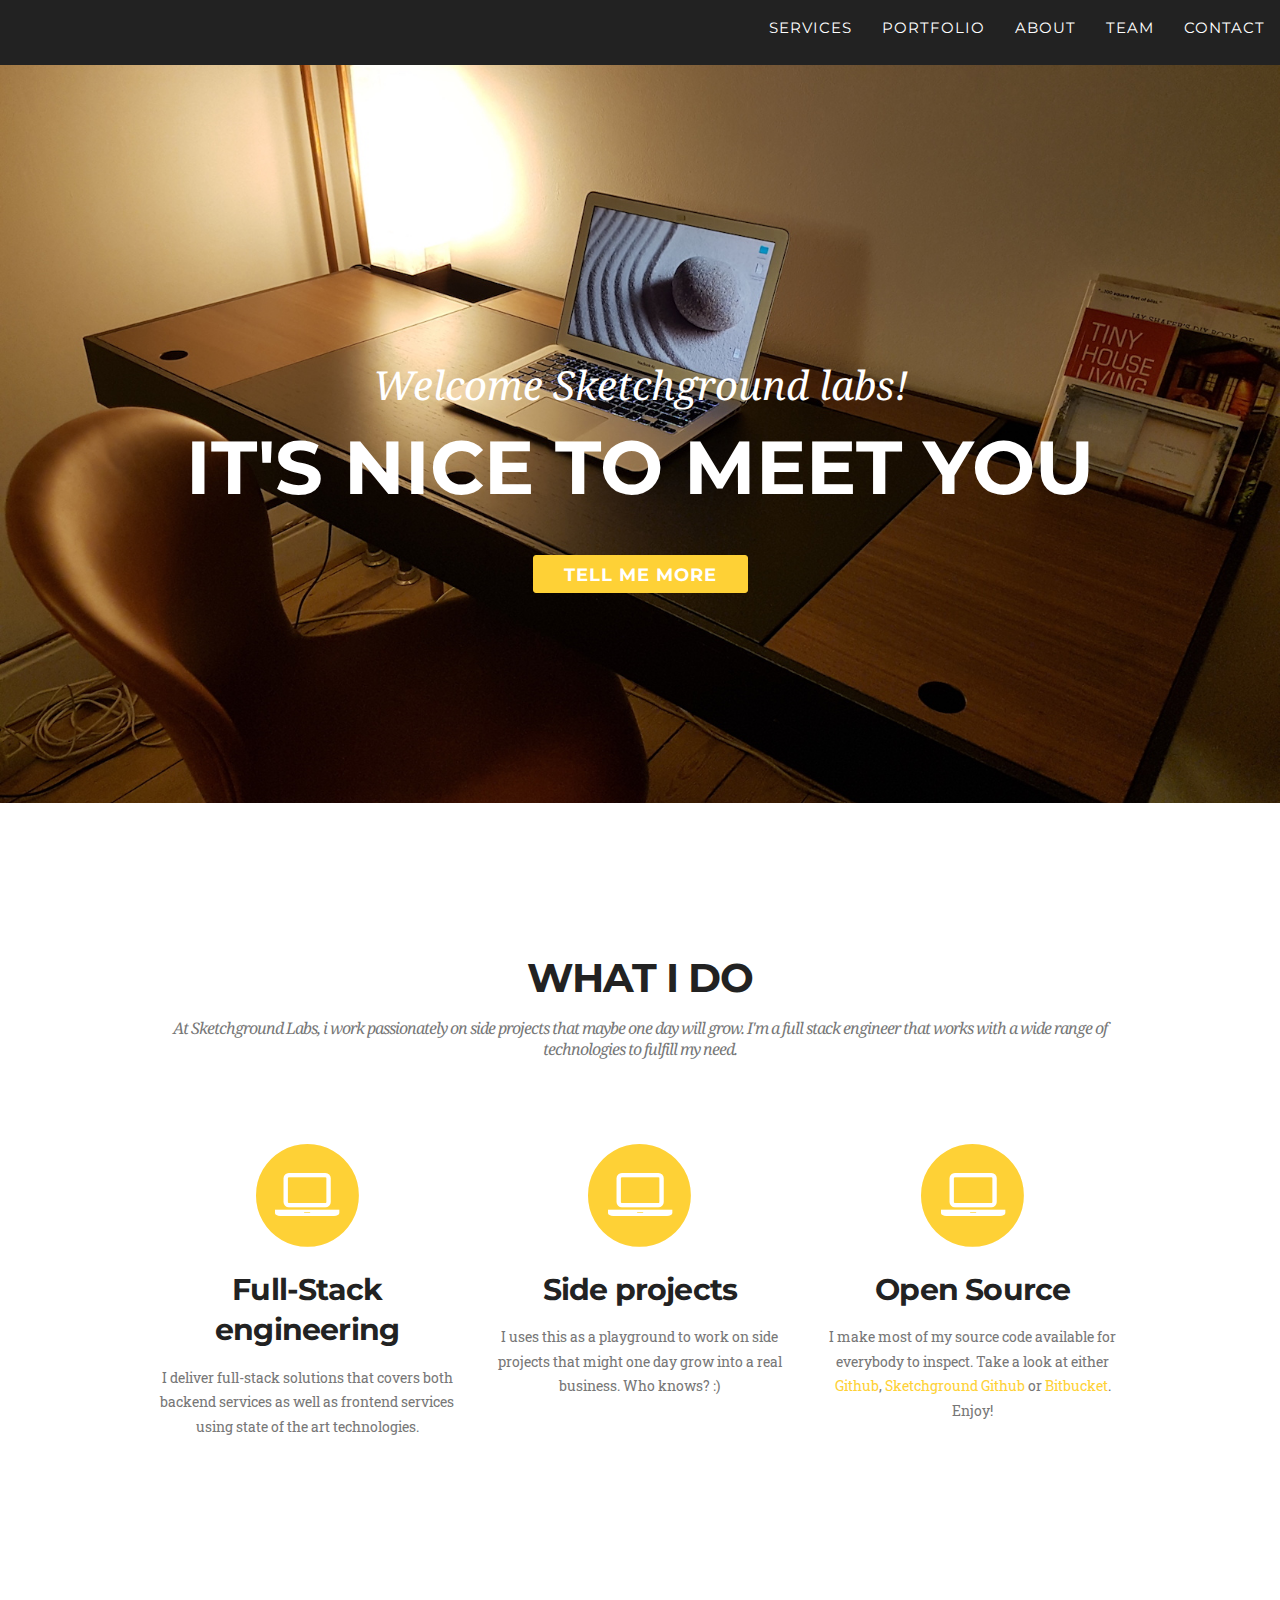
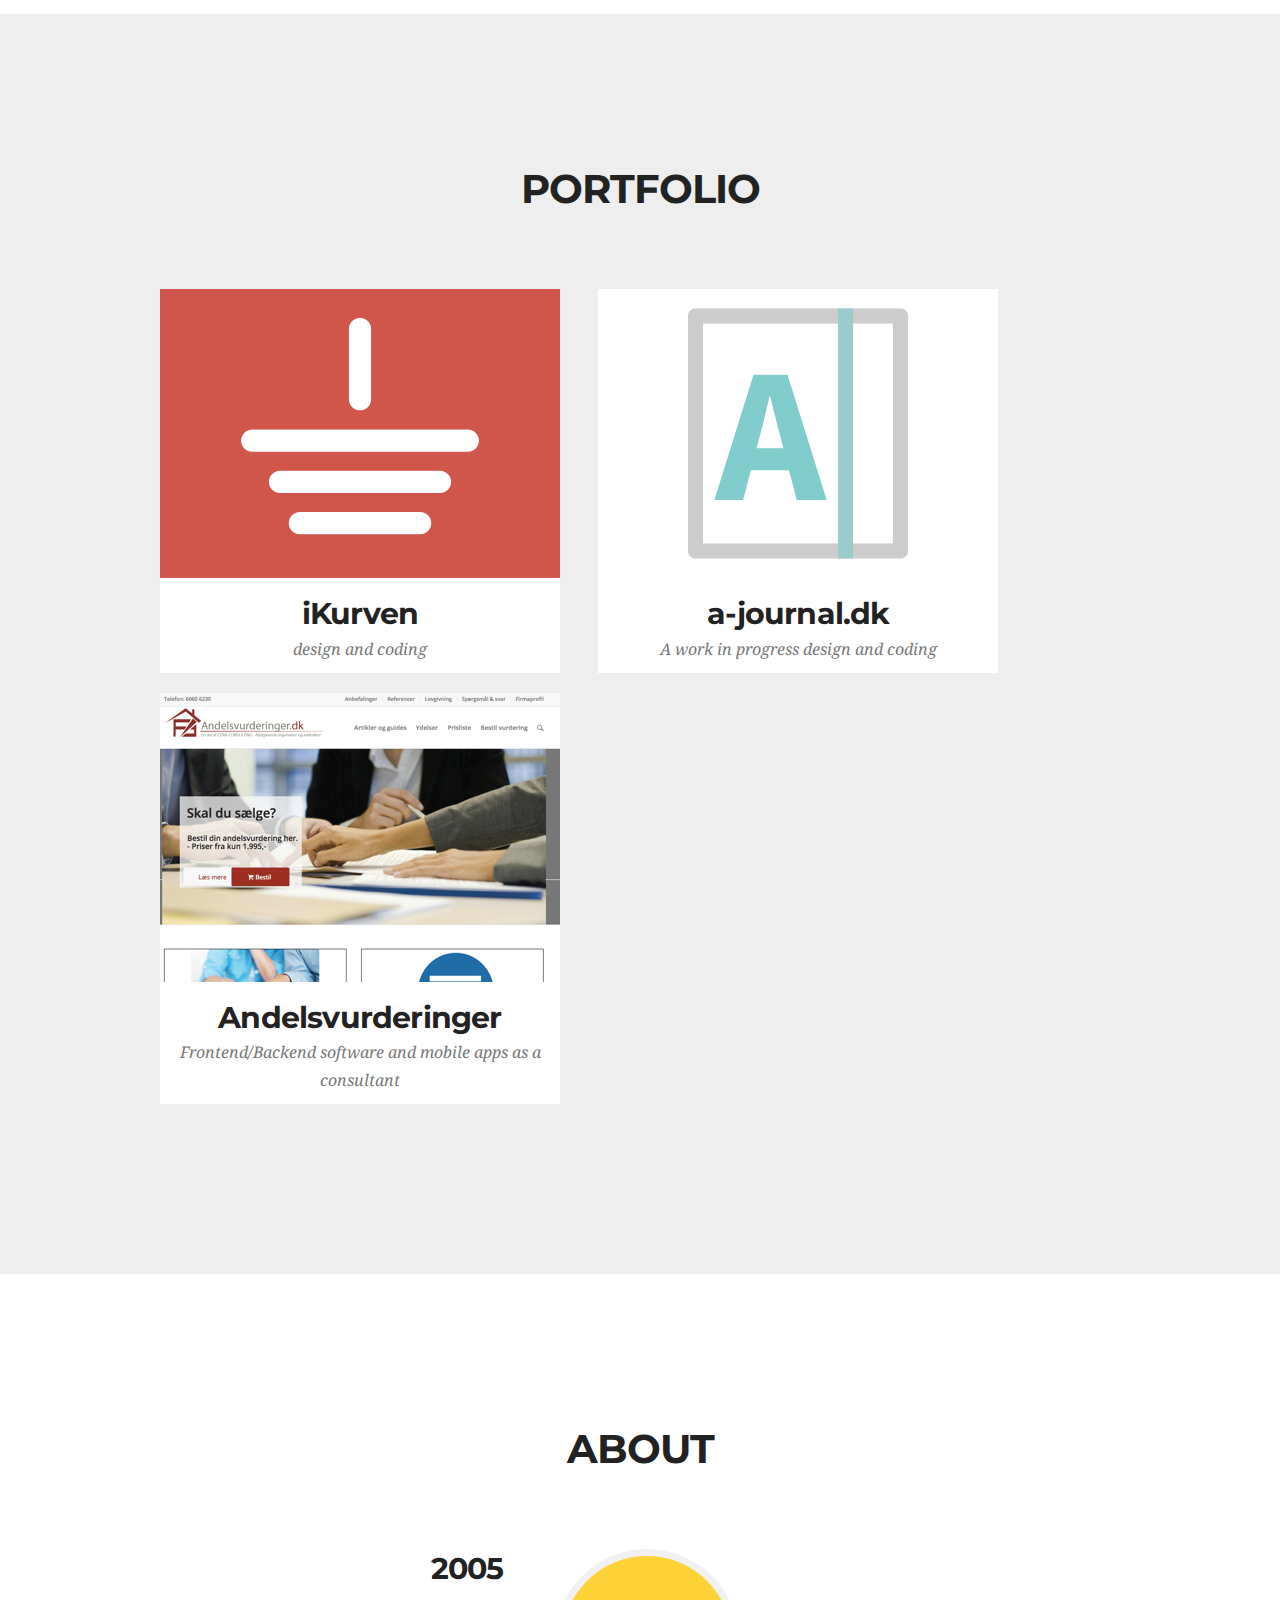
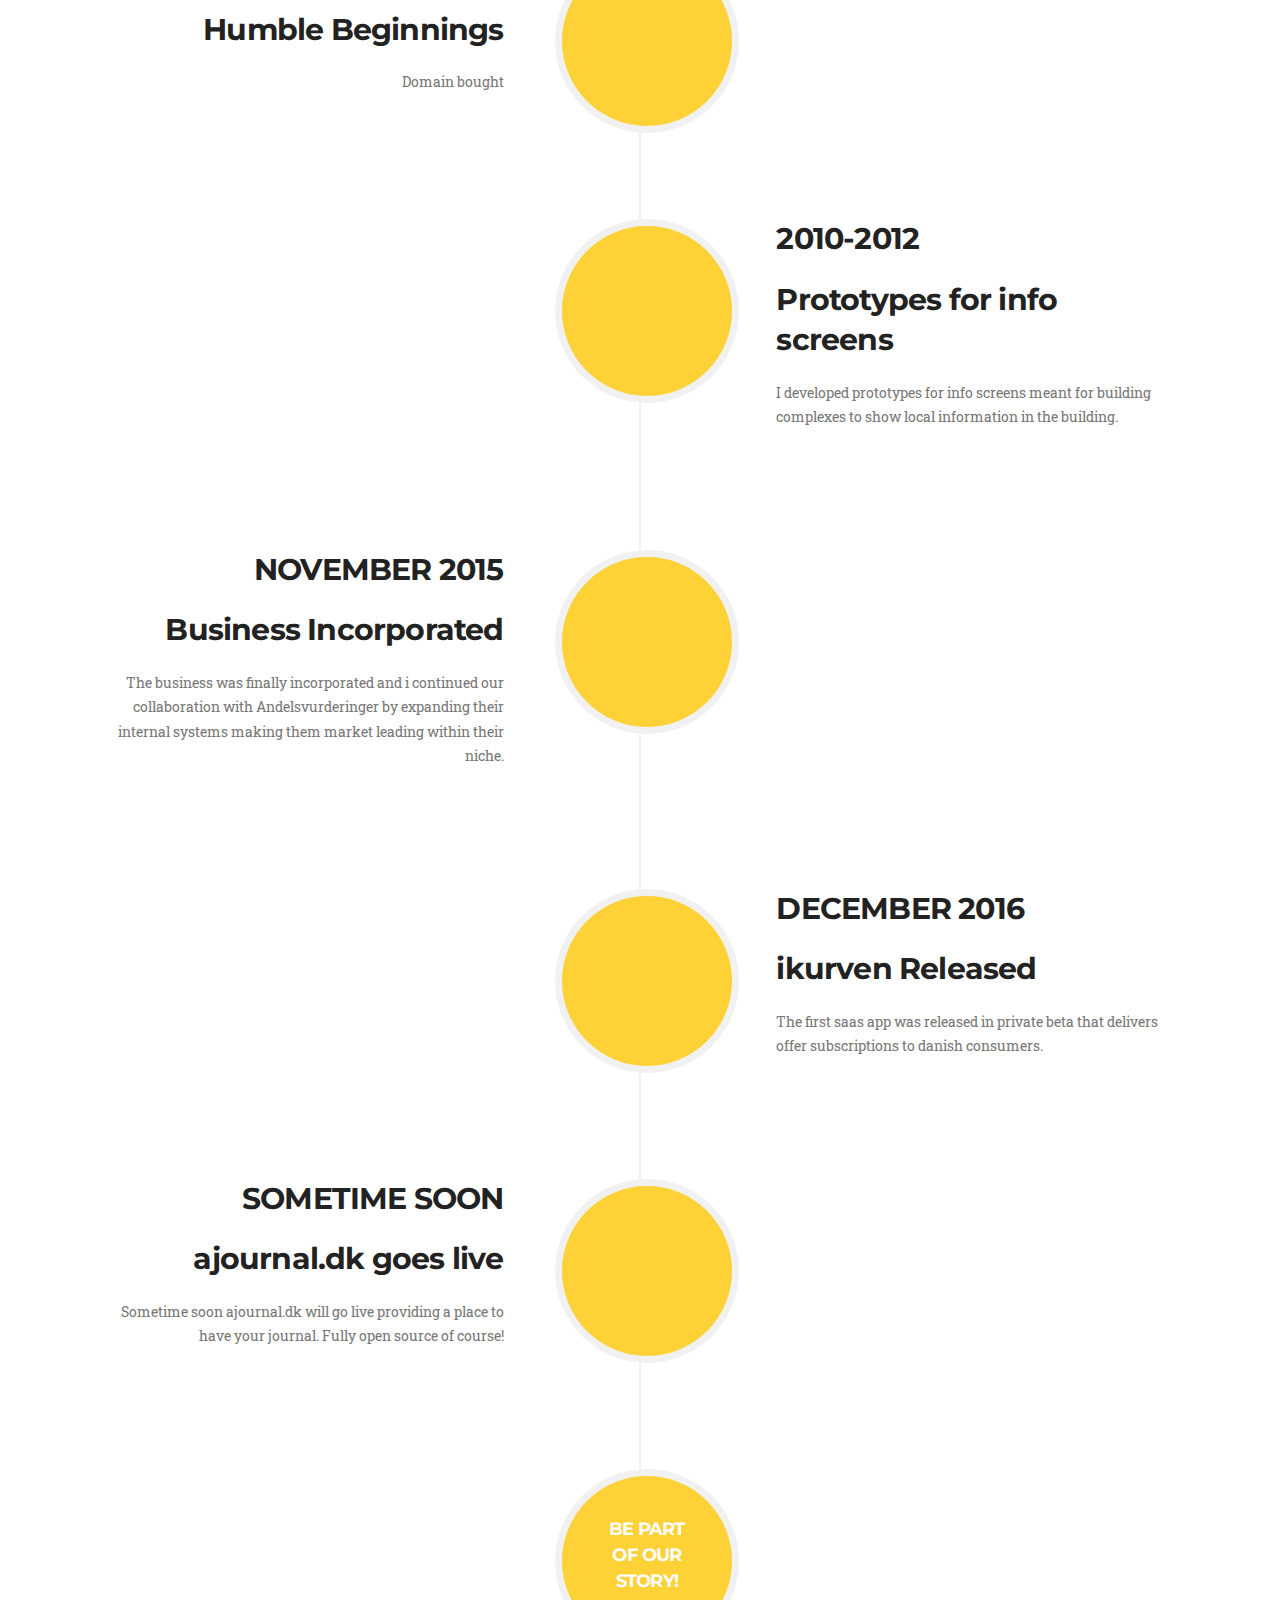
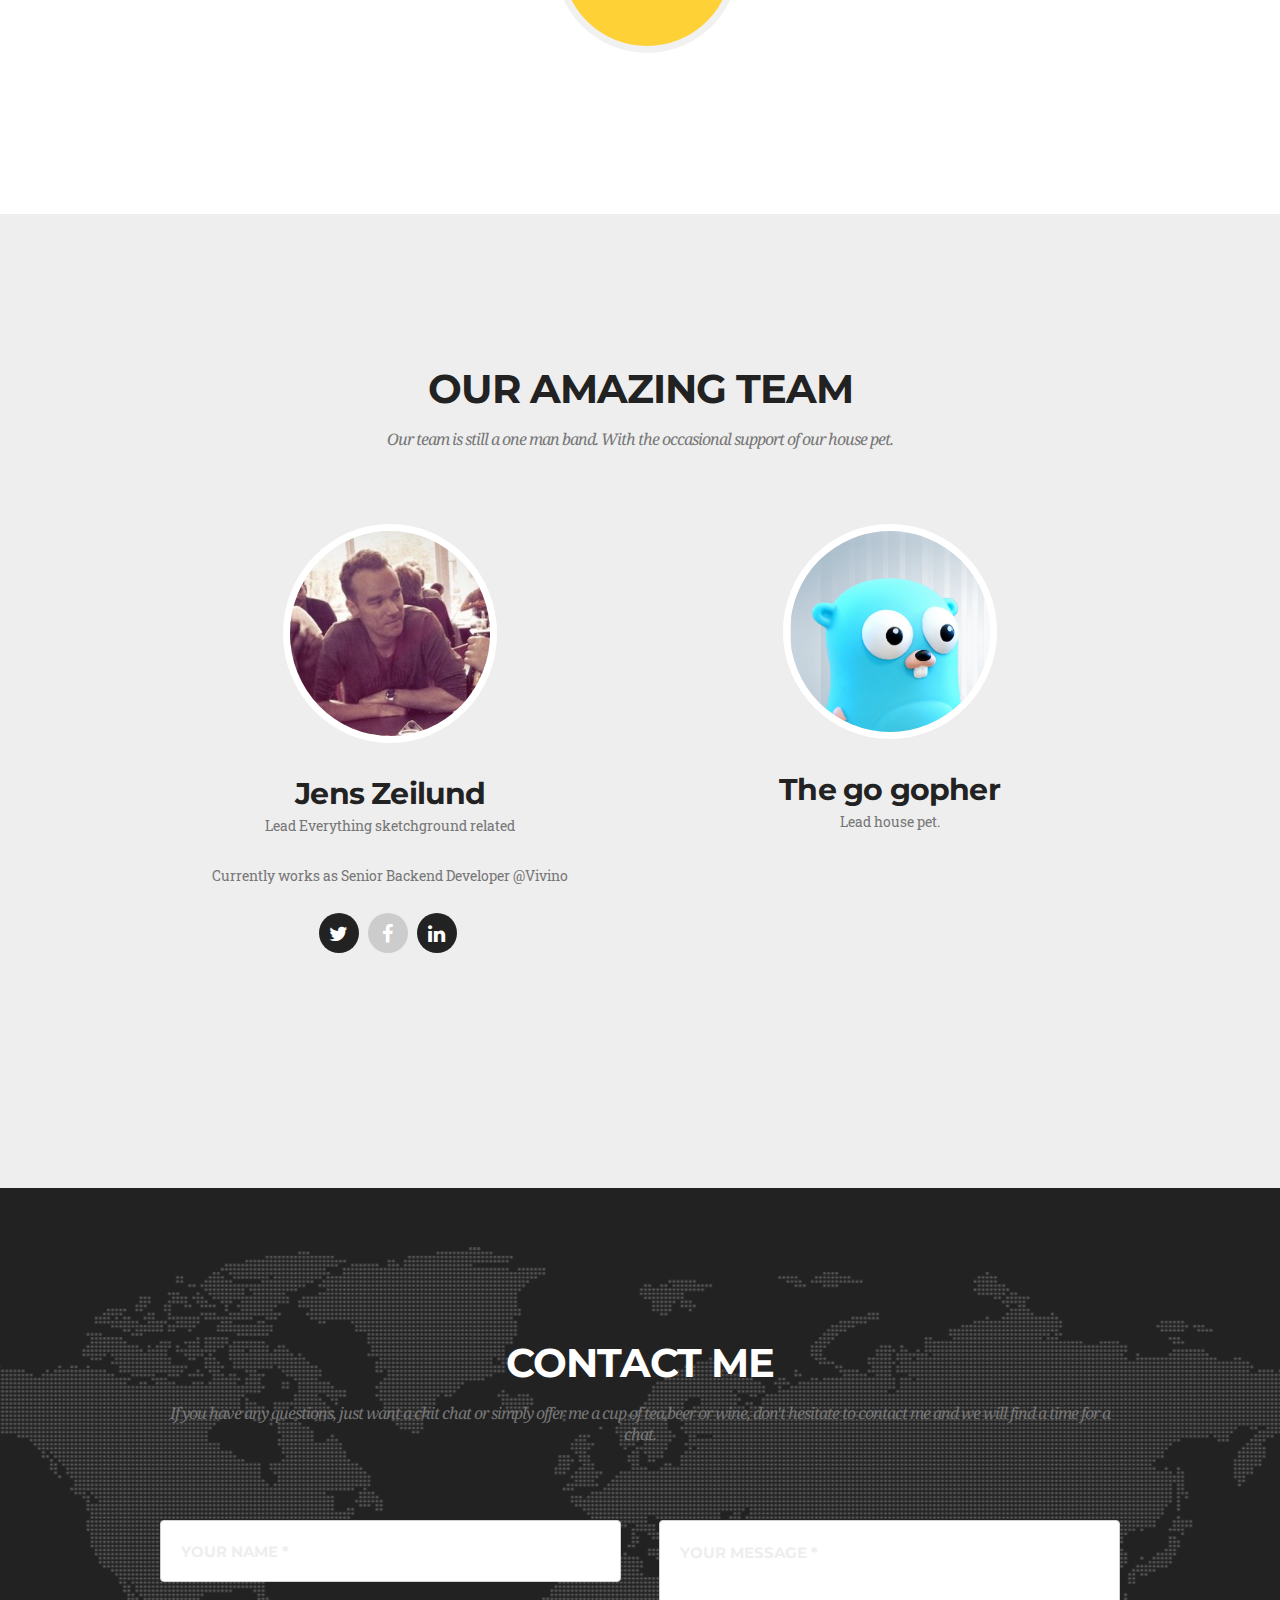
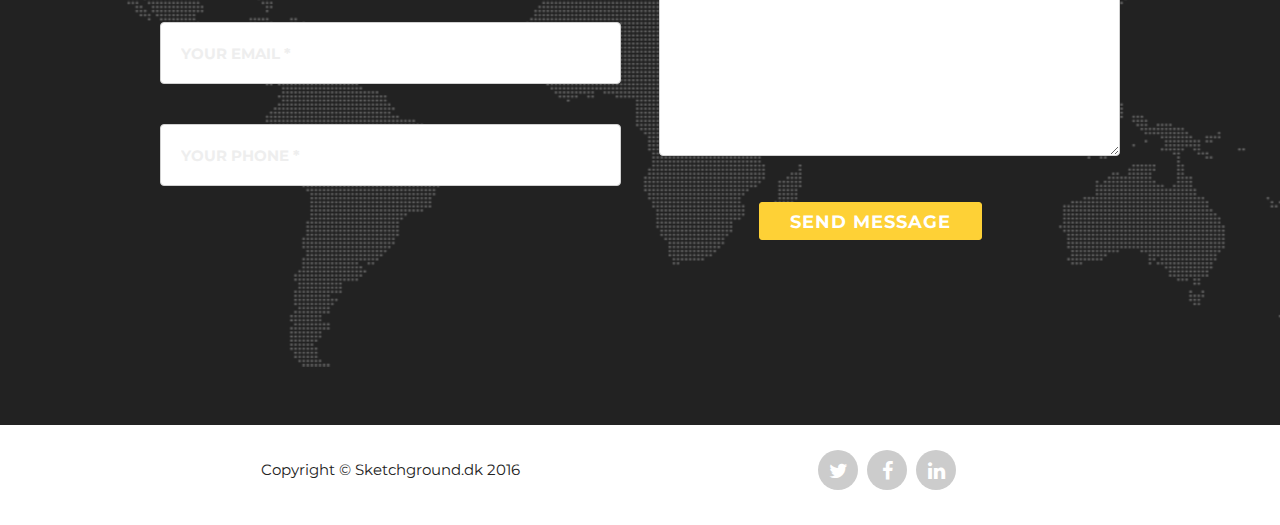
==== commit 062c52d5: "Add one more github account" ====
--- a/index.html
+++ b/index.html
@@ -111,7 +111,7 @@
 							<i class="fa fa-laptop fa-stack-1x fa-inverse"></i>
 						</span>
 						<h4 class="service-heading">Open Source</h4>
-						<p class="text-muted">I make most of my source code available for everybody to inspect. Take a look at either <a href="https://www.github.com/sketchground">Github</a> or <a href="https://www.bitbucket.org/jzs">Bitbucket</a>. Enjoy!</p>
+						<p class="text-muted">I make most of my source code available for everybody to inspect. Take a look at either <a href="https://www.github.com/jzs">Github</a>, <a href="https://www.github.com/sketchground">Sketchground Github</a> or <a href="https://www.bitbucket.org/jzs">Bitbucket</a>. Enjoy!</p>
 					</div>
 				</div>
 			</div>
@@ -146,15 +146,15 @@
 						</div>
 					</div>
 					<!--
-					<div class="six columns col-md-4 col-sm-6 portfolio-item">
-						<a href="https://www.rutebil.dk" class="portfolio-link" data-toggle="modal">
-							<img src="img/portfolio/rutebil.png" class="img-responsive" alt="">
-						</a>
-						<div class="portfolio-caption">
-							<h4>Rutebil</h4>
-							<p class="text-muted">Design and coding</p>
-						</div>
-					</div>
+		 <div class="six columns col-md-4 col-sm-6 portfolio-item">
+		 <a href="https://www.rutebil.dk" class="portfolio-link" data-toggle="modal">
+		 <img src="img/portfolio/rutebil.png" class="img-responsive" alt="">
+		 </a>
+		 <div class="portfolio-caption">
+		 <h4>Rutebil</h4>
+		 <p class="text-muted">Design and coding</p>
+		 </div>
+		 </div>
 					-->
 				</div>
 				<div class="row">
@@ -375,4 +375,16 @@
 			</div>
 		</footer>
 	</body>
+	<script>
+if(window.location.hostname != "localhost" && window.location.hostname != "127.0.0.1") {
+	(function(i,s,o,g,r,a,m){i['GoogleAnalyticsObject']=r;i[r]=i[r]||function(){
+		(i[r].q=i[r].q||[]).push(arguments)},i[r].l=1*new Date();a=s.createElement(o),
+			m=s.getElementsByTagName(o)[0];a.async=1;a.src=g;m.parentNode.insertBefore(a,m)
+	})(window,document,'script','https://www.google-analytics.com/analytics.js','ga');
+
+	ga('create', 'UA-28452555-1', 'auto');
+	ga('send', 'pageview');
+}
+	</script>
+
 </html>
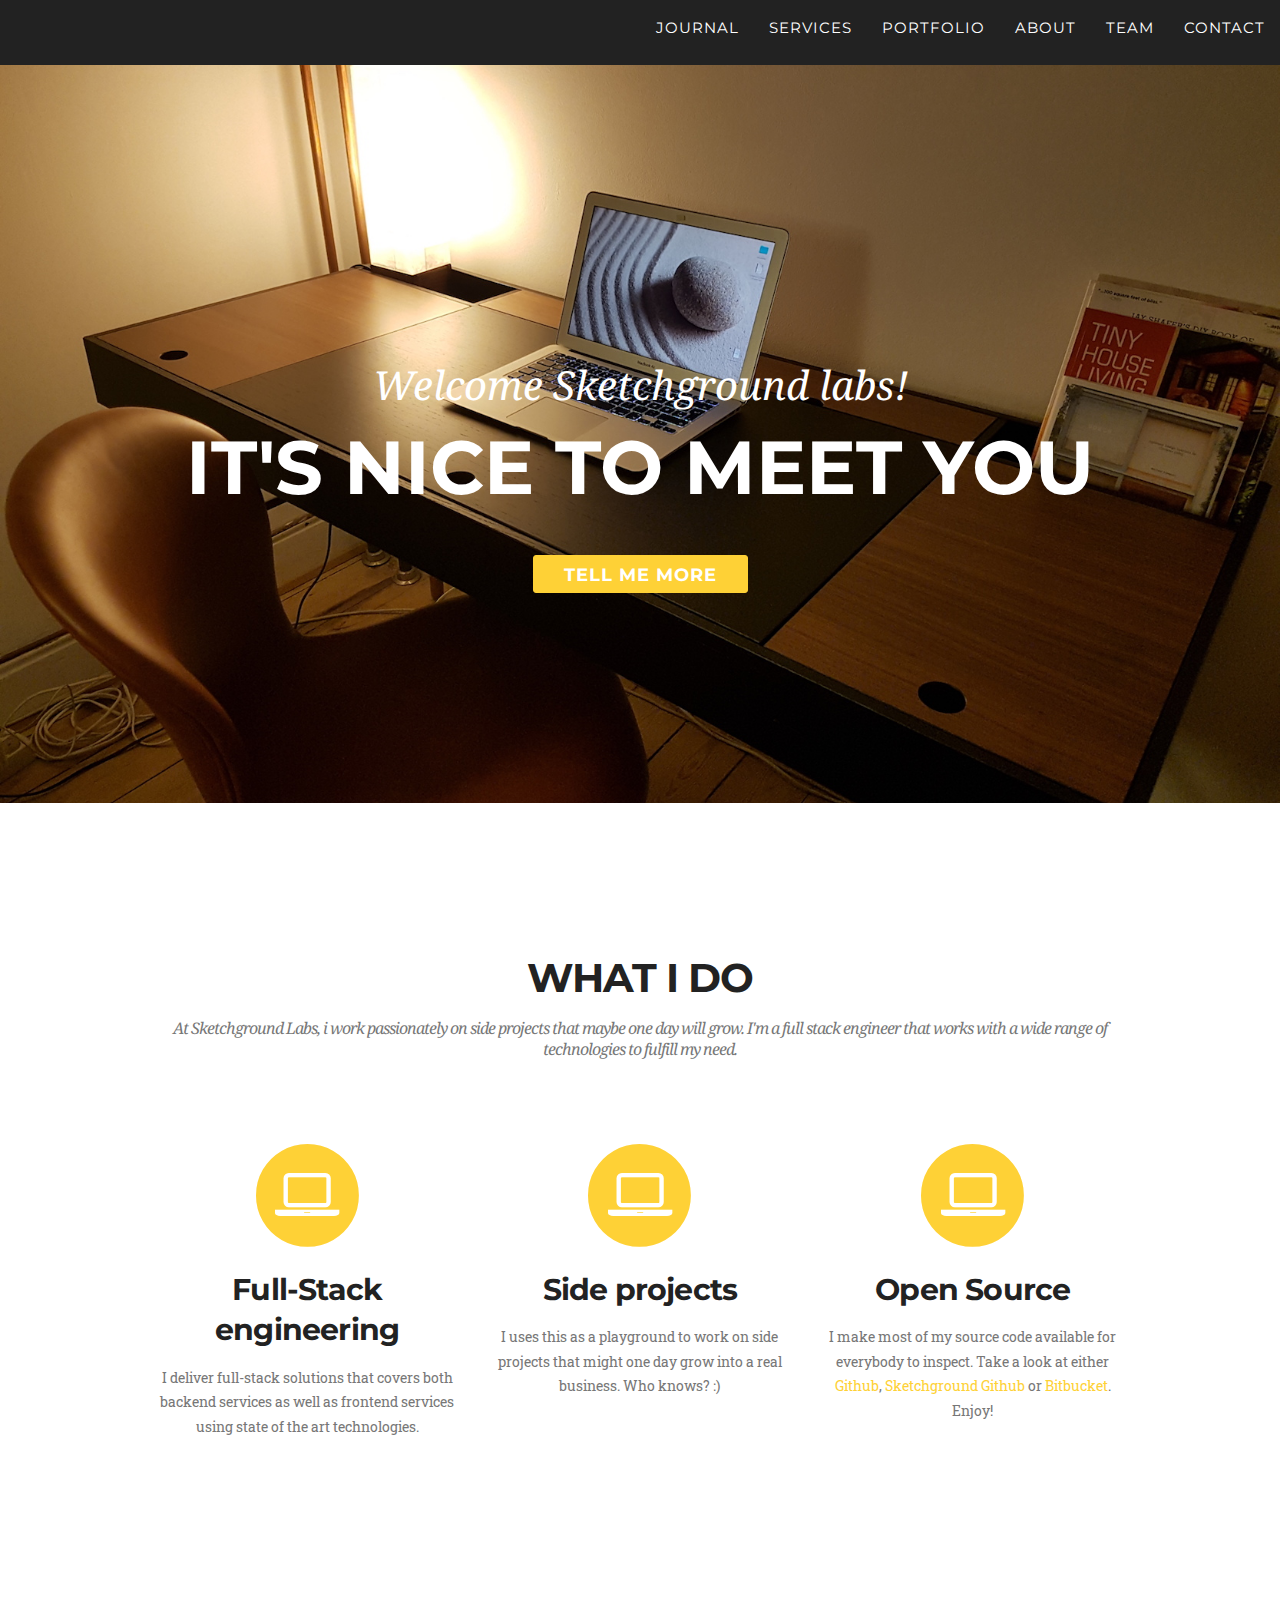
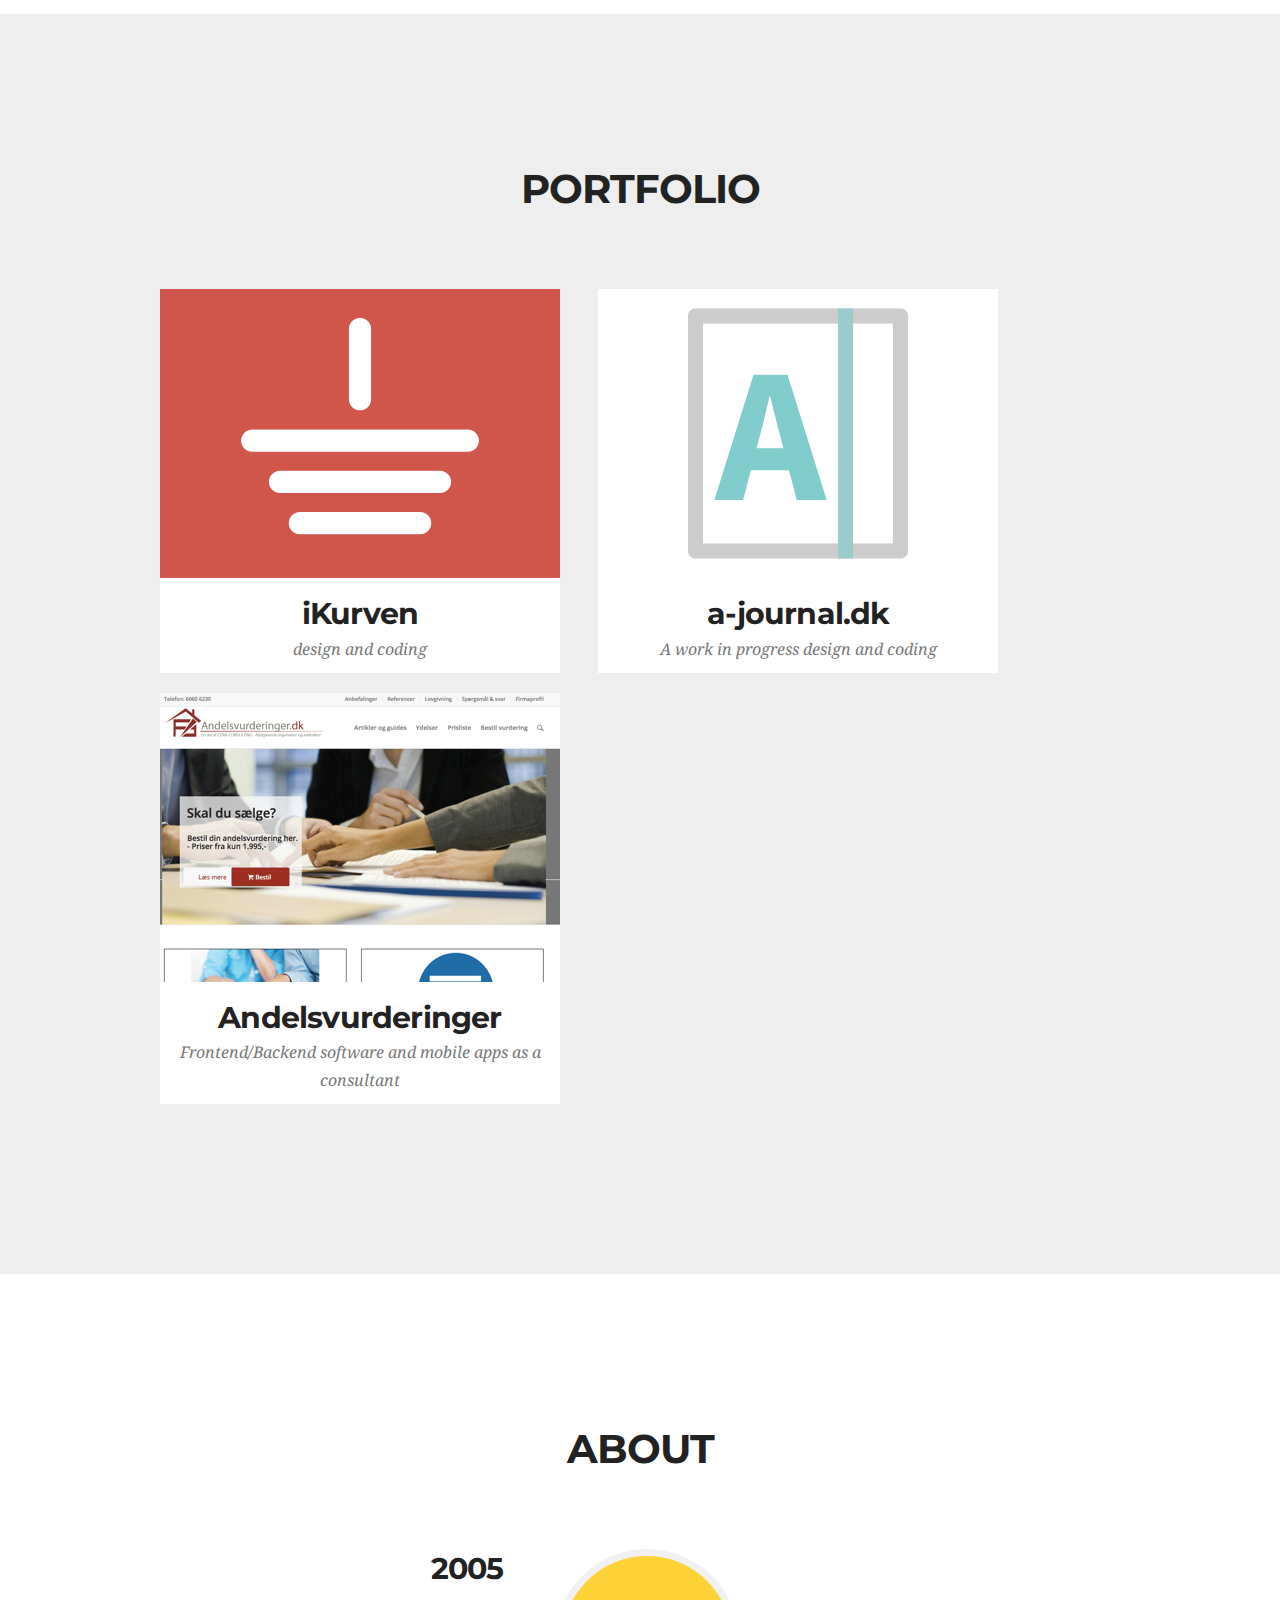
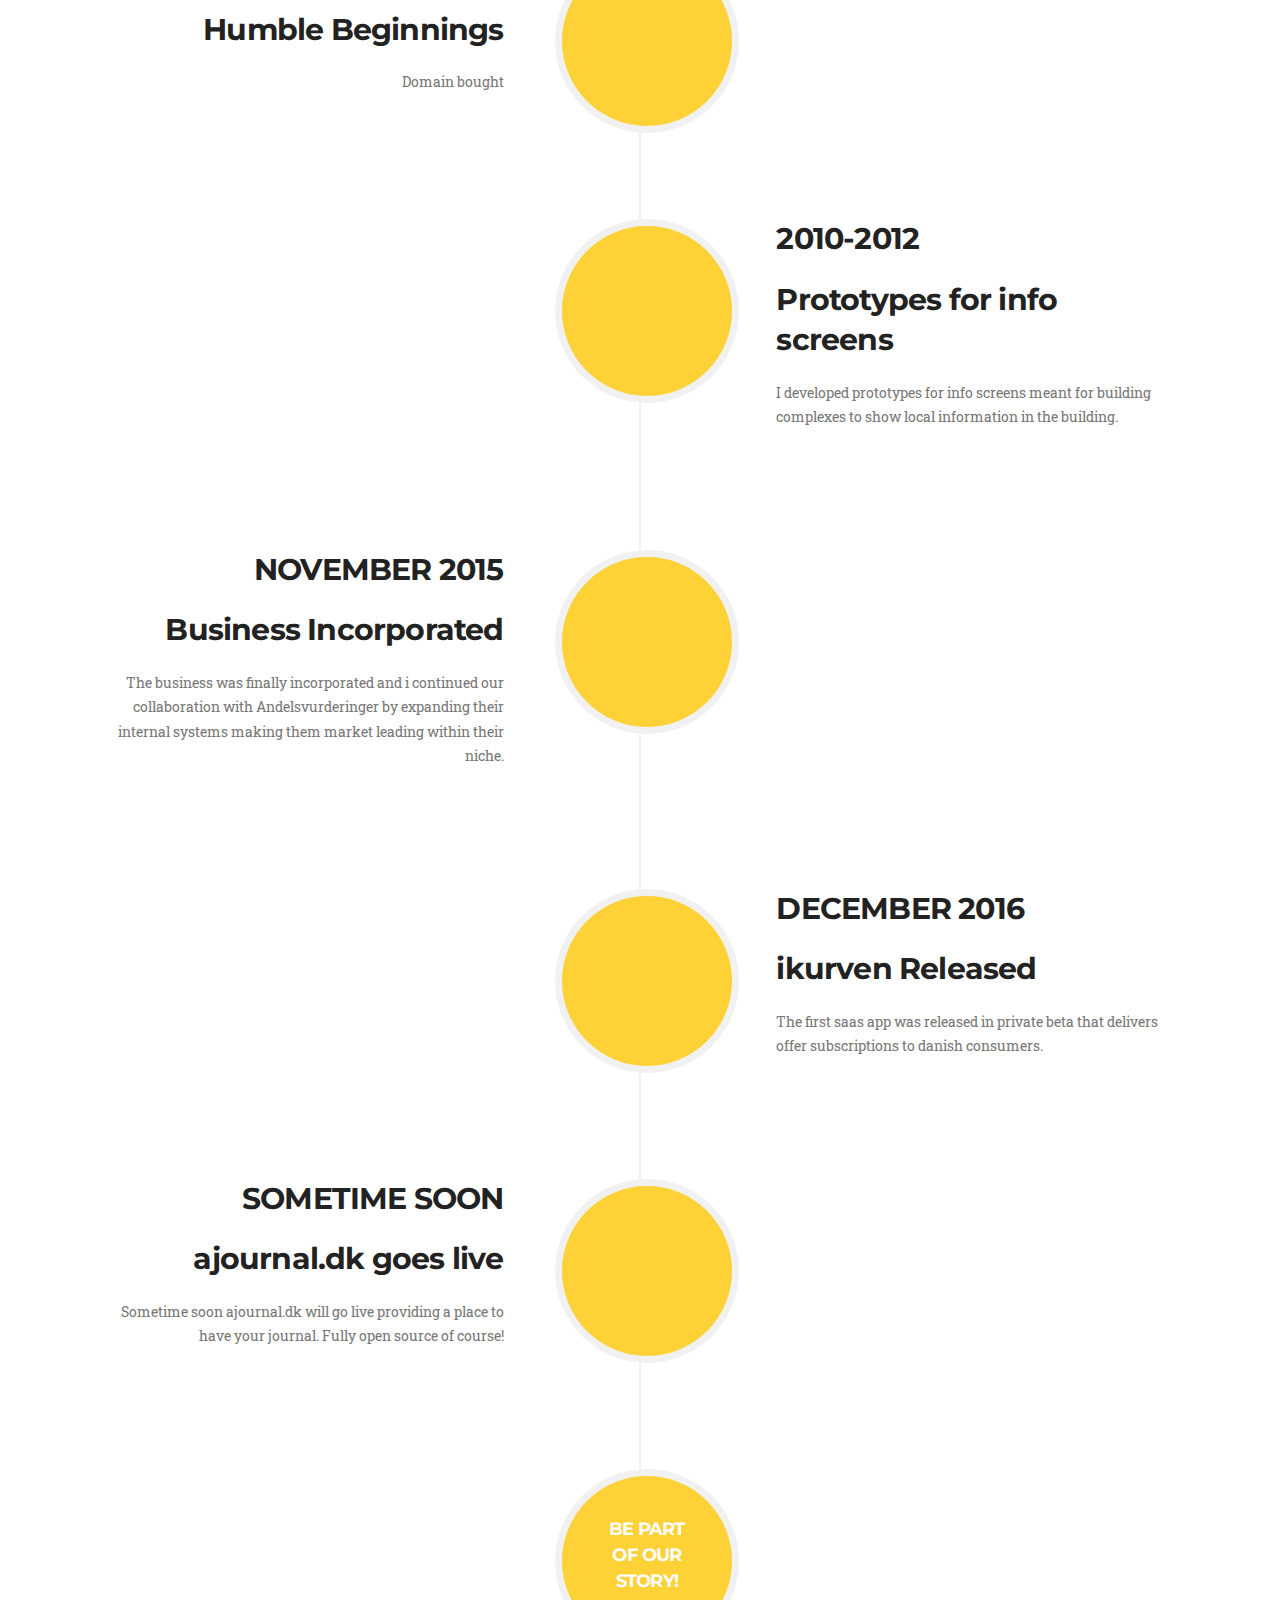
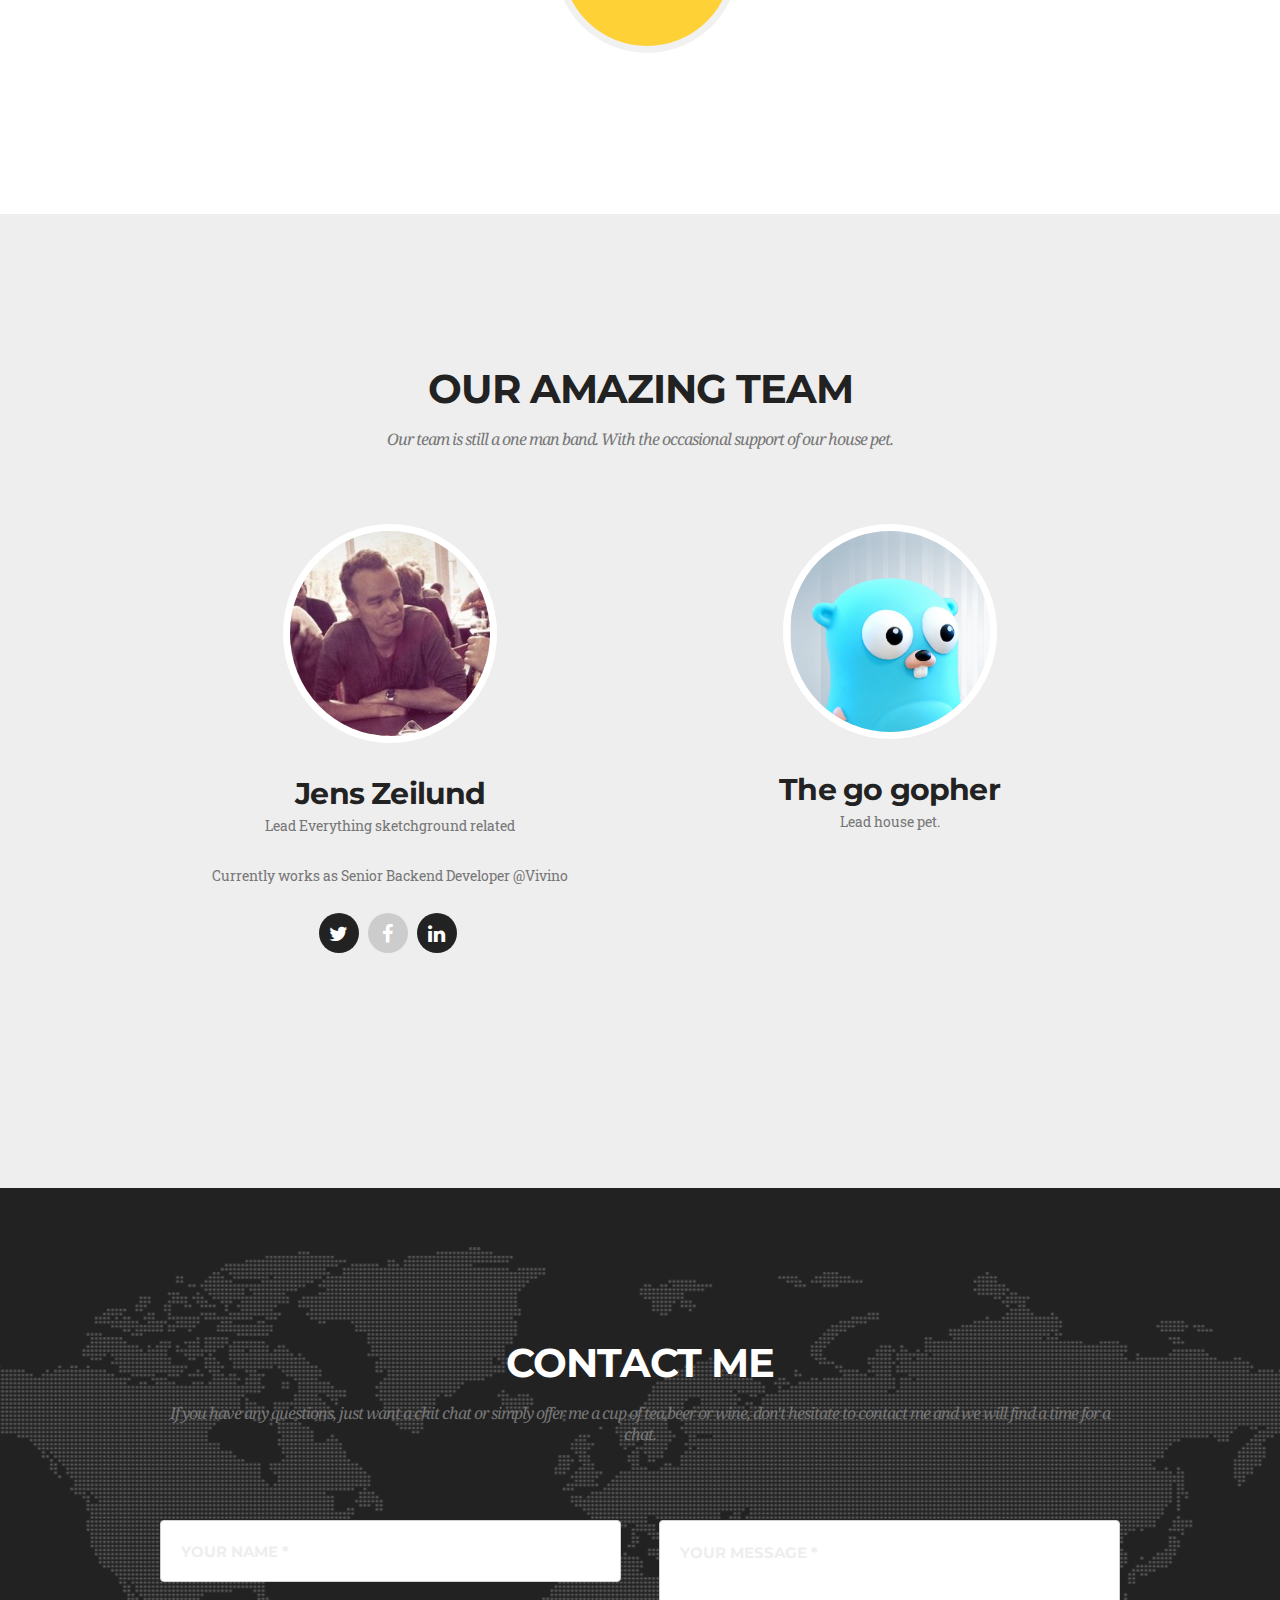
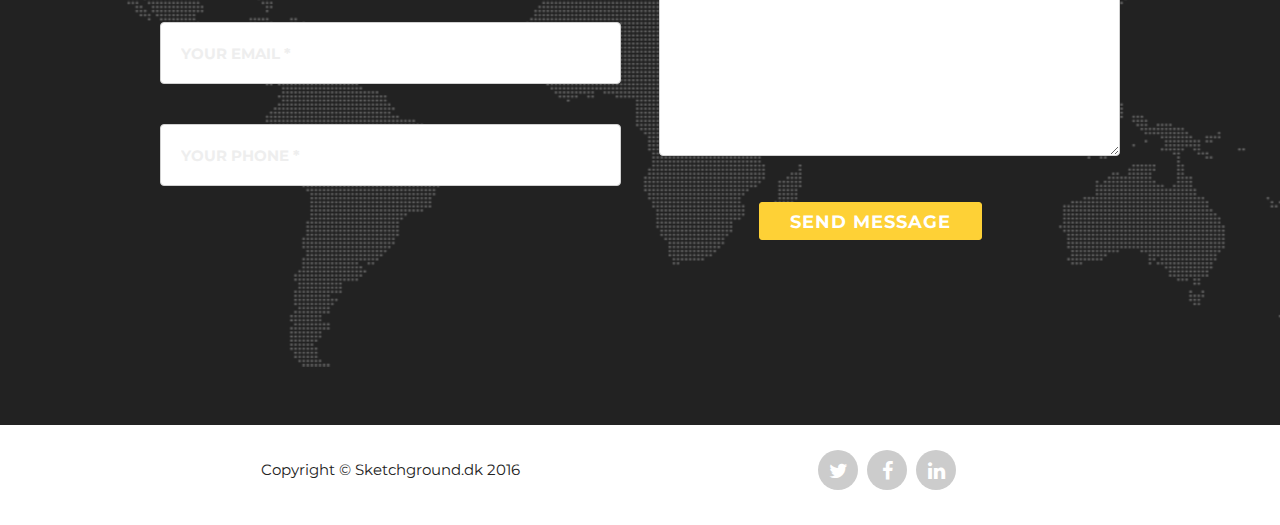
==== commit 59ee1a86: "Add link to journal" ====
--- a/index.html
+++ b/index.html
@@ -45,6 +45,9 @@
 					<ul class="nav navbar-nav navbar-right">
 						<li class="hidden">
 							<a href="#page-top"></a>
+						</li>
+						<li>
+							<a class="page-scroll" href="https://journal.sketchground.dk">Journal</a>
 						</li>
 						<li>
 							<a class="page-scroll" href="#services">Services</a>
